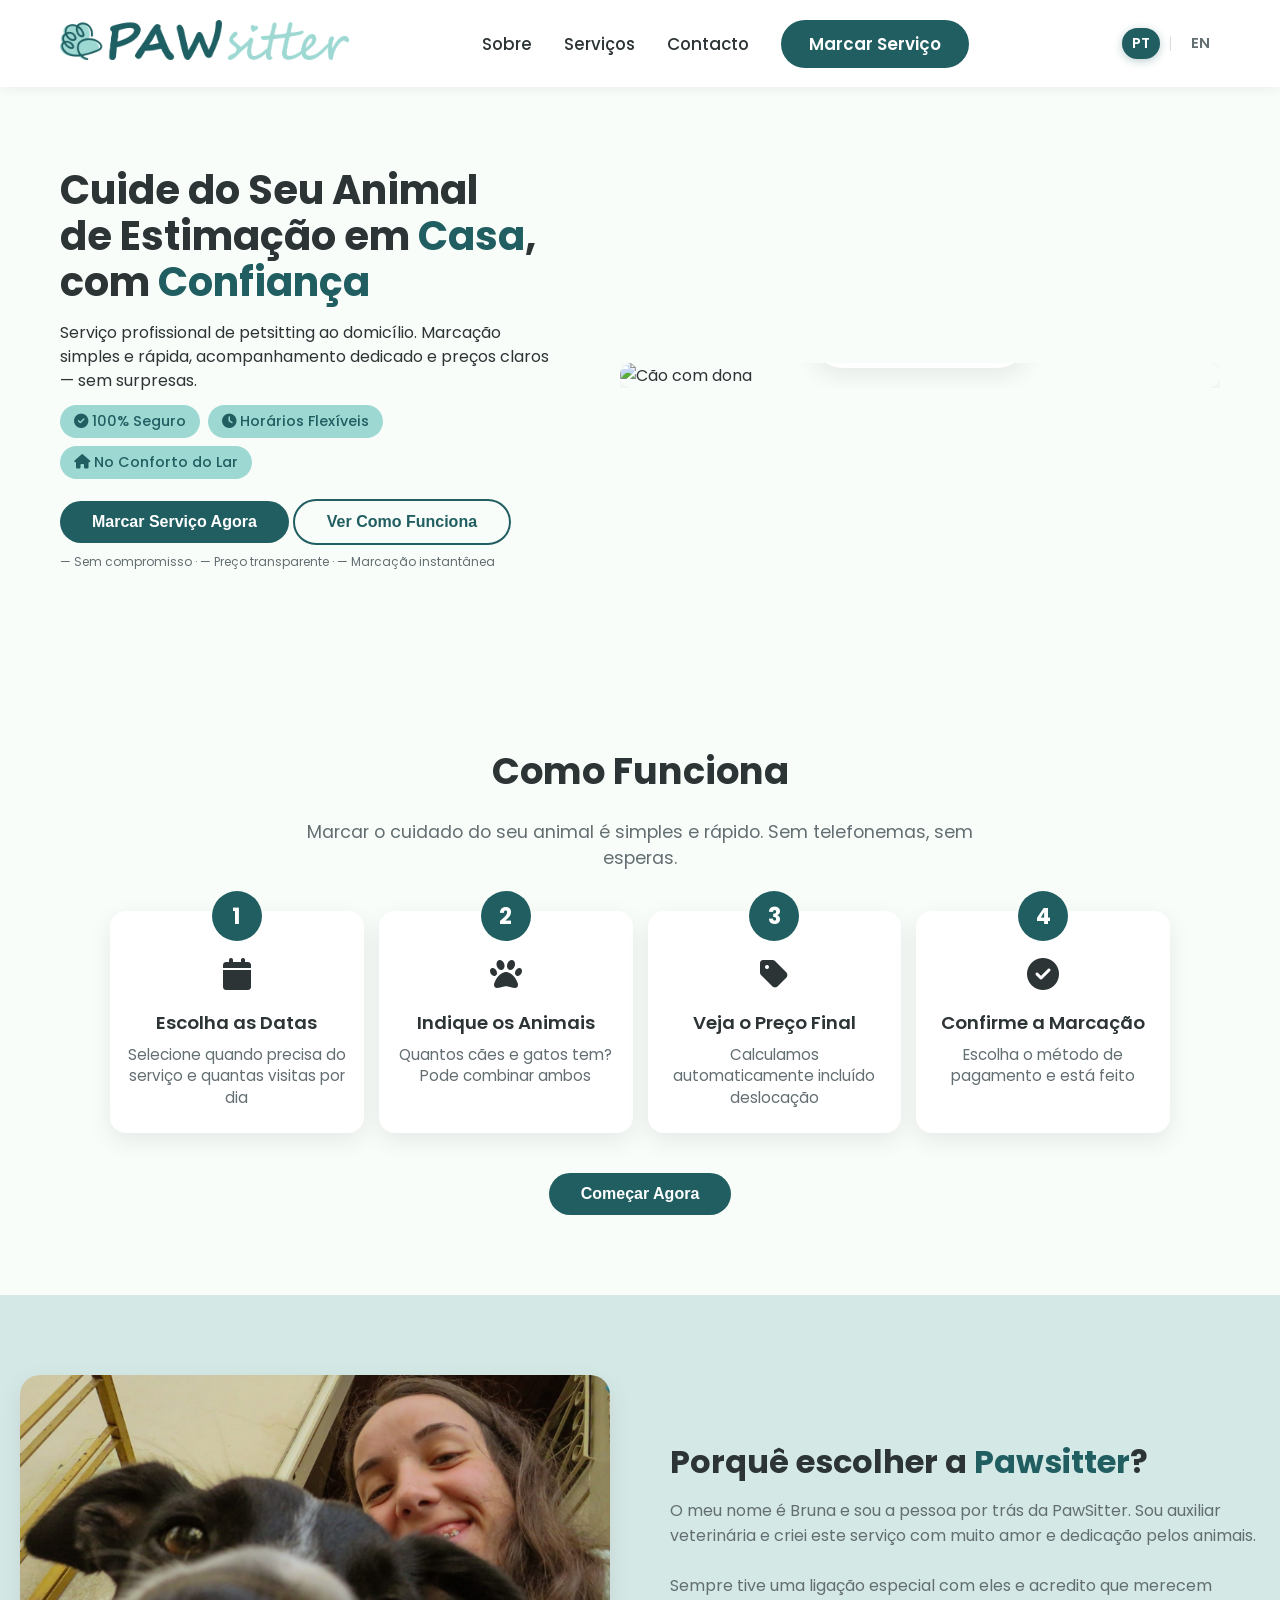
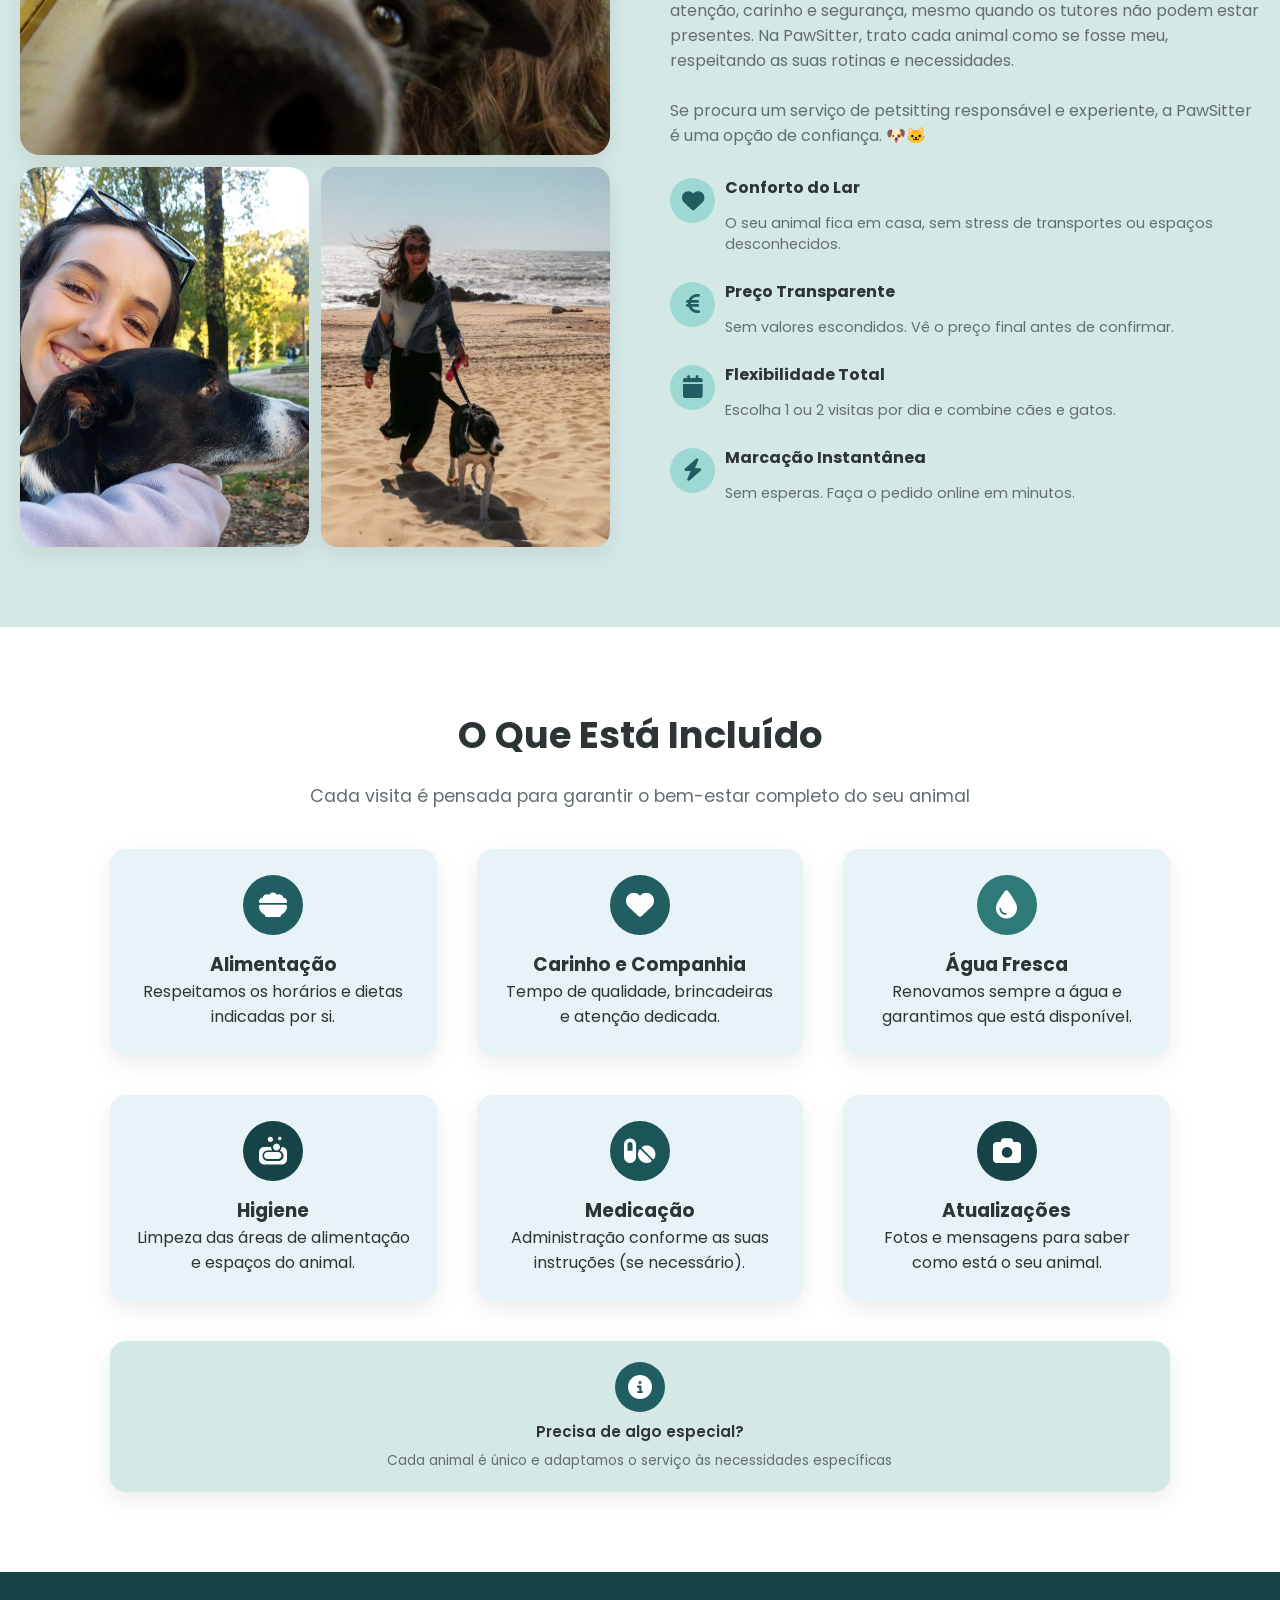
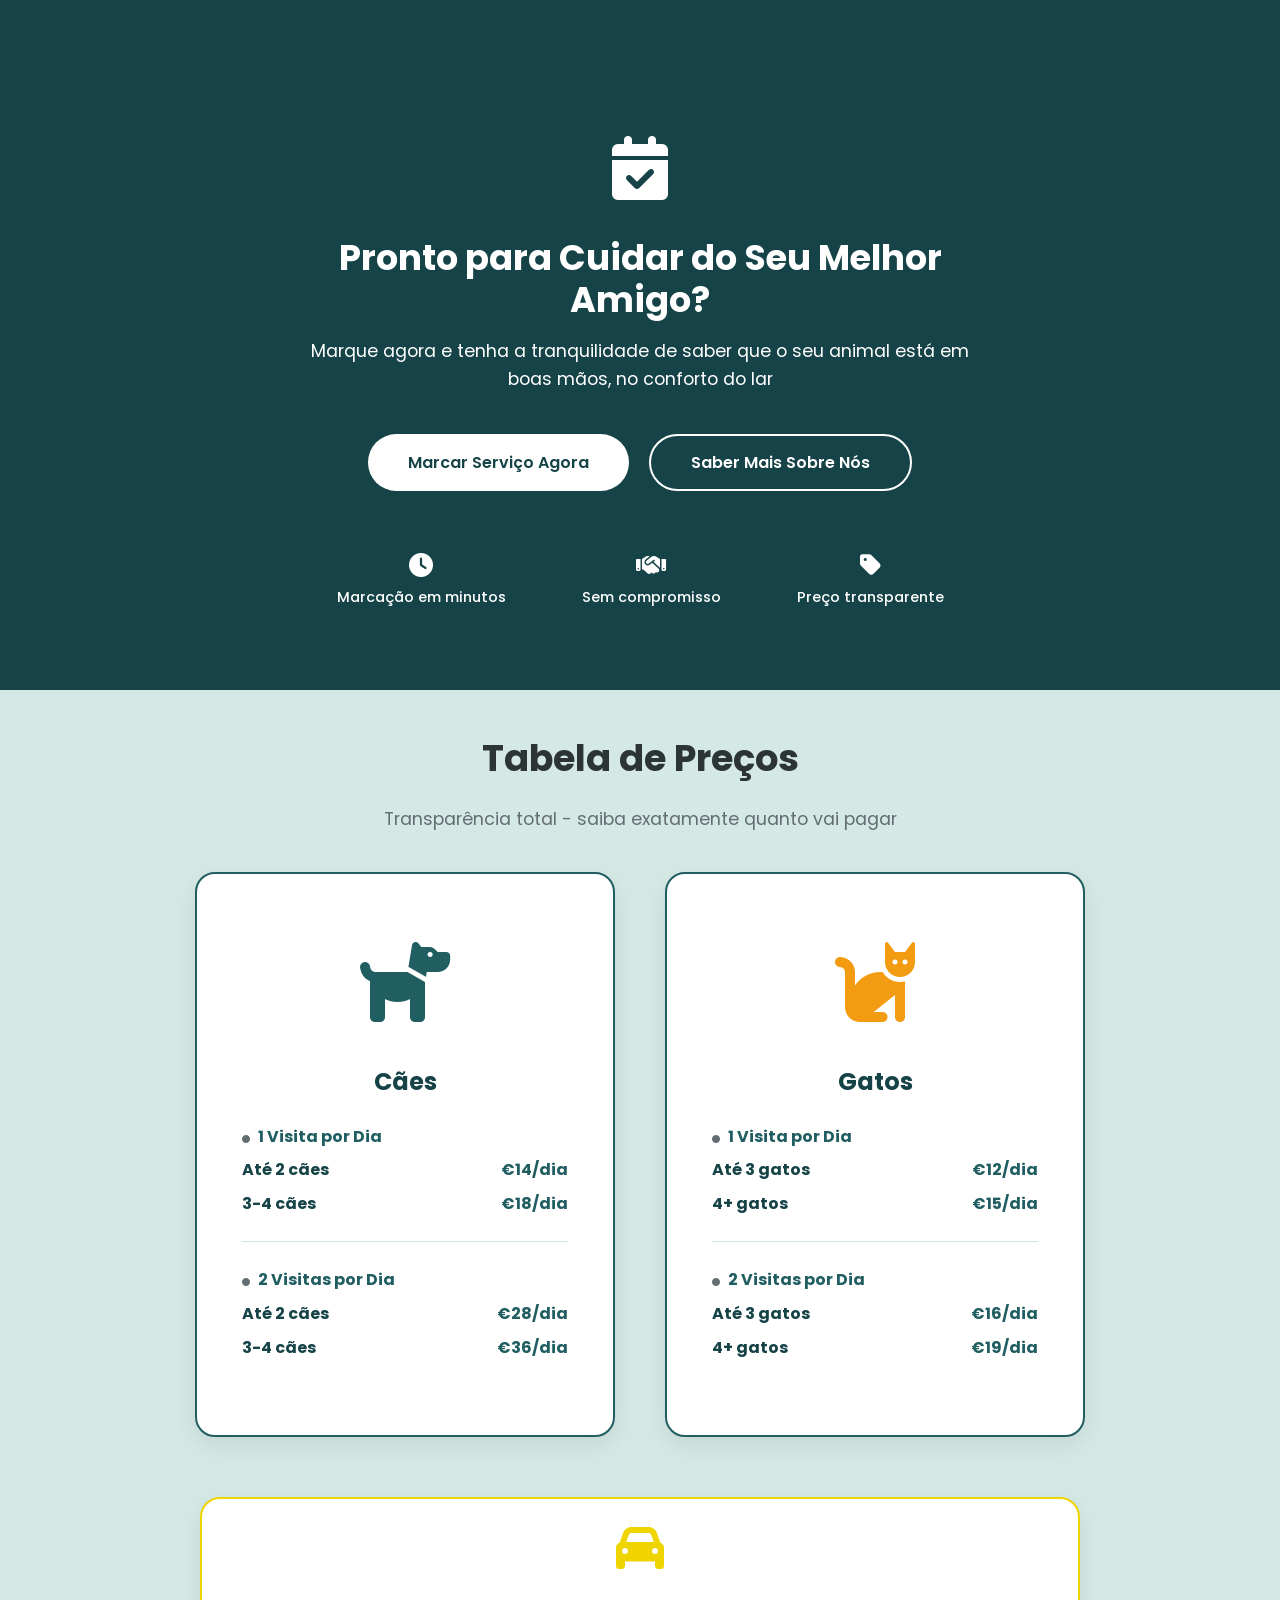
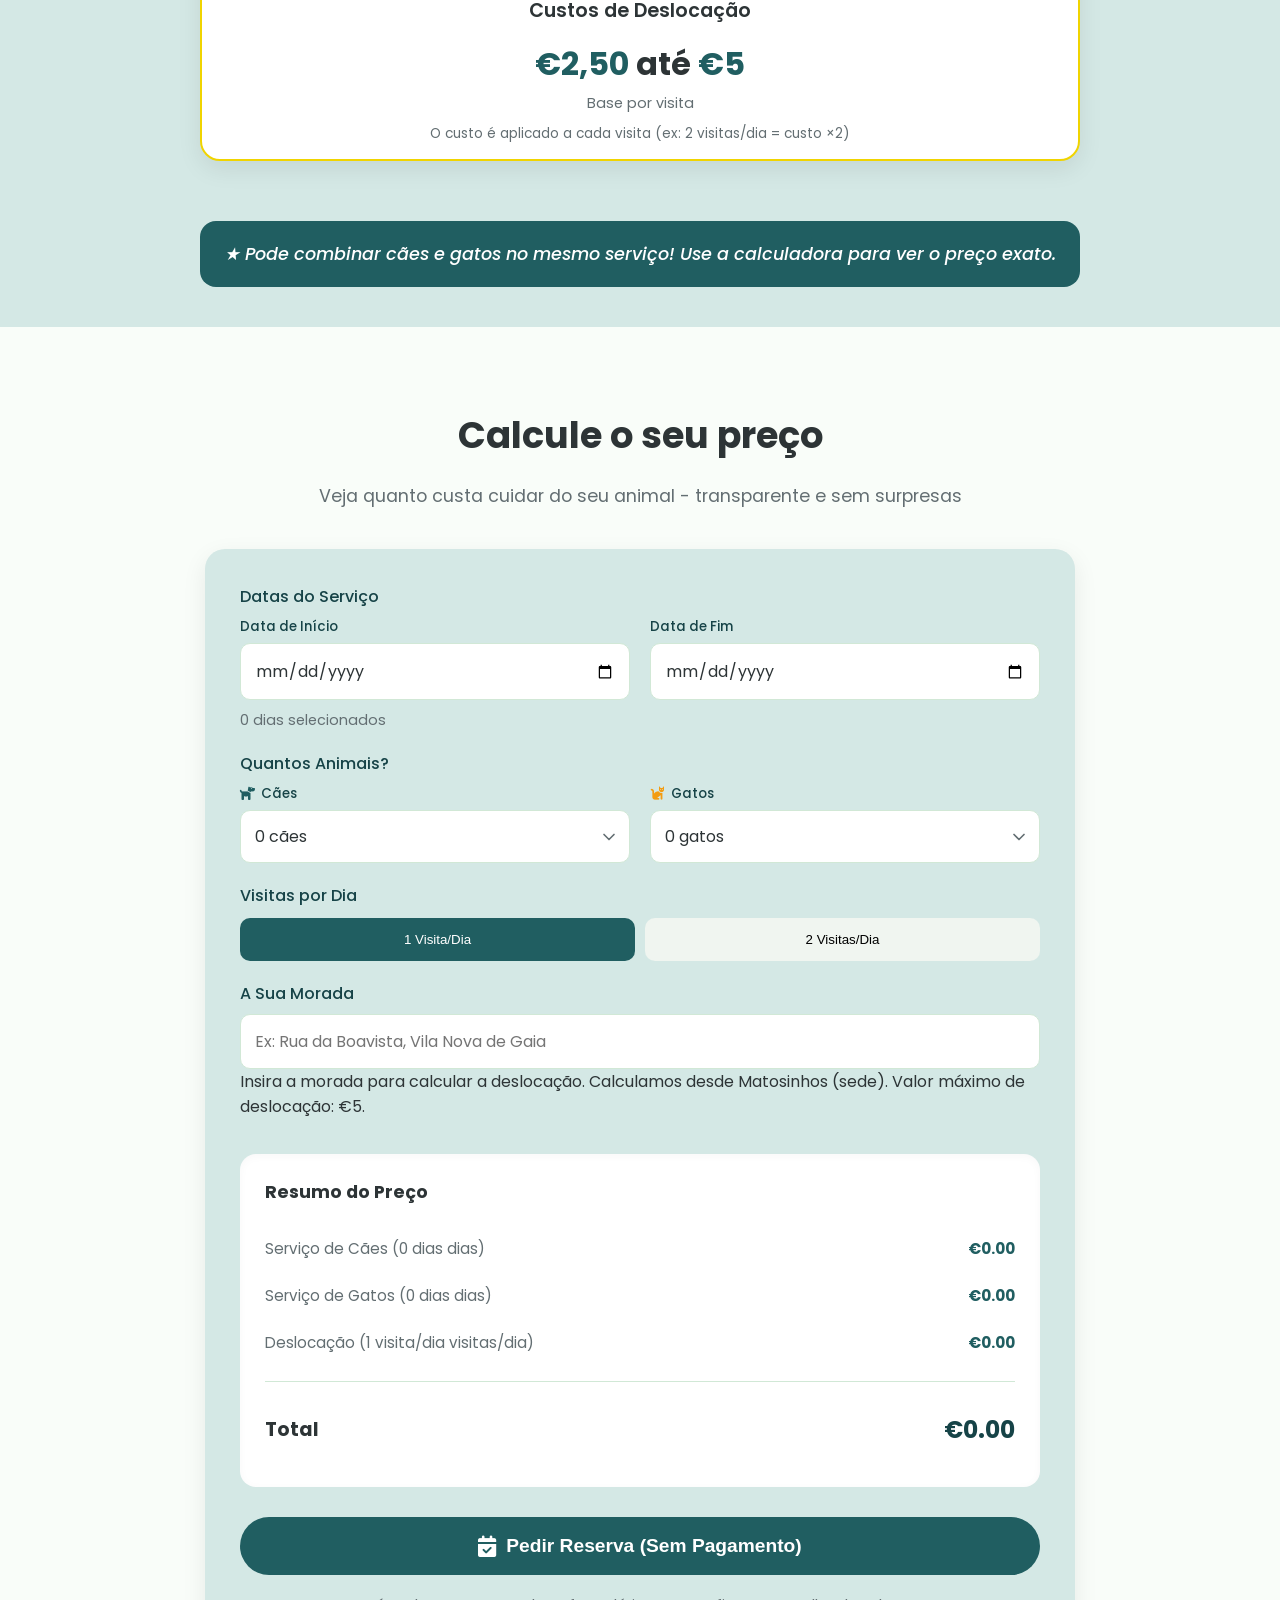
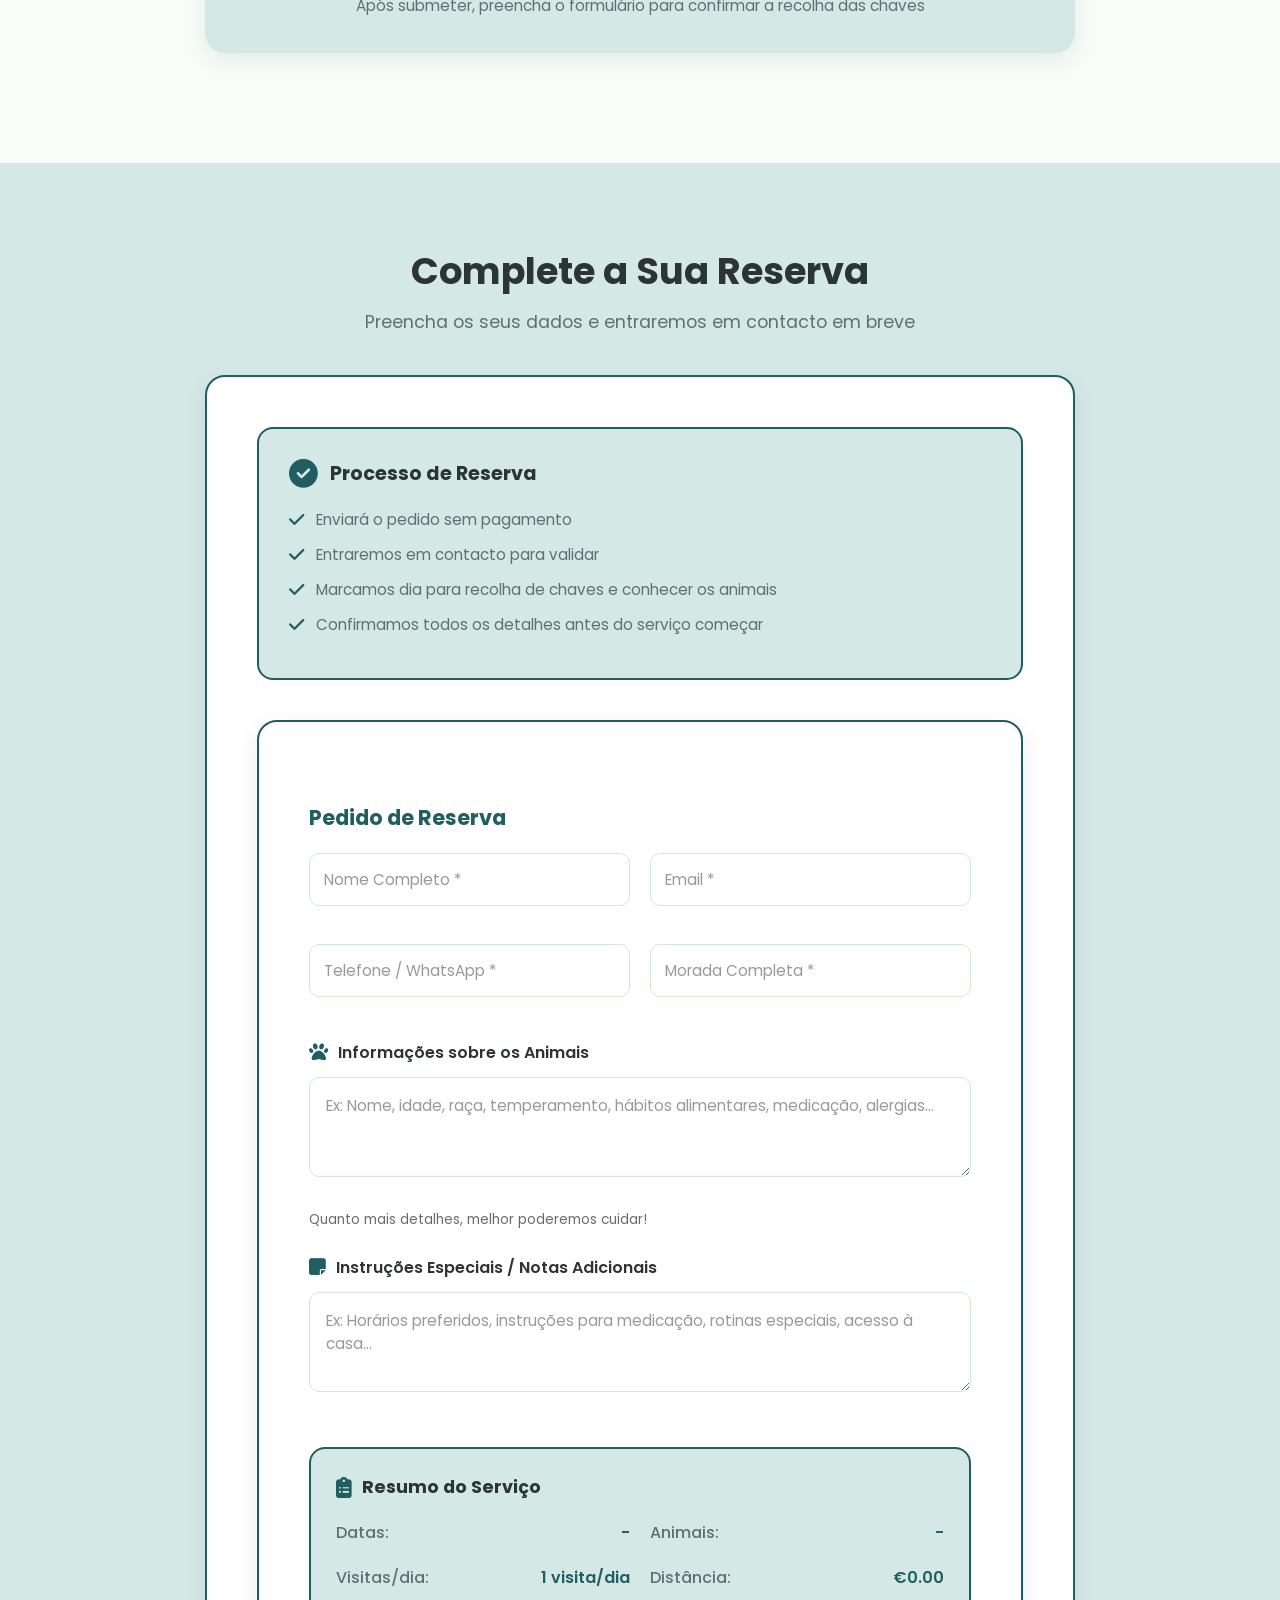
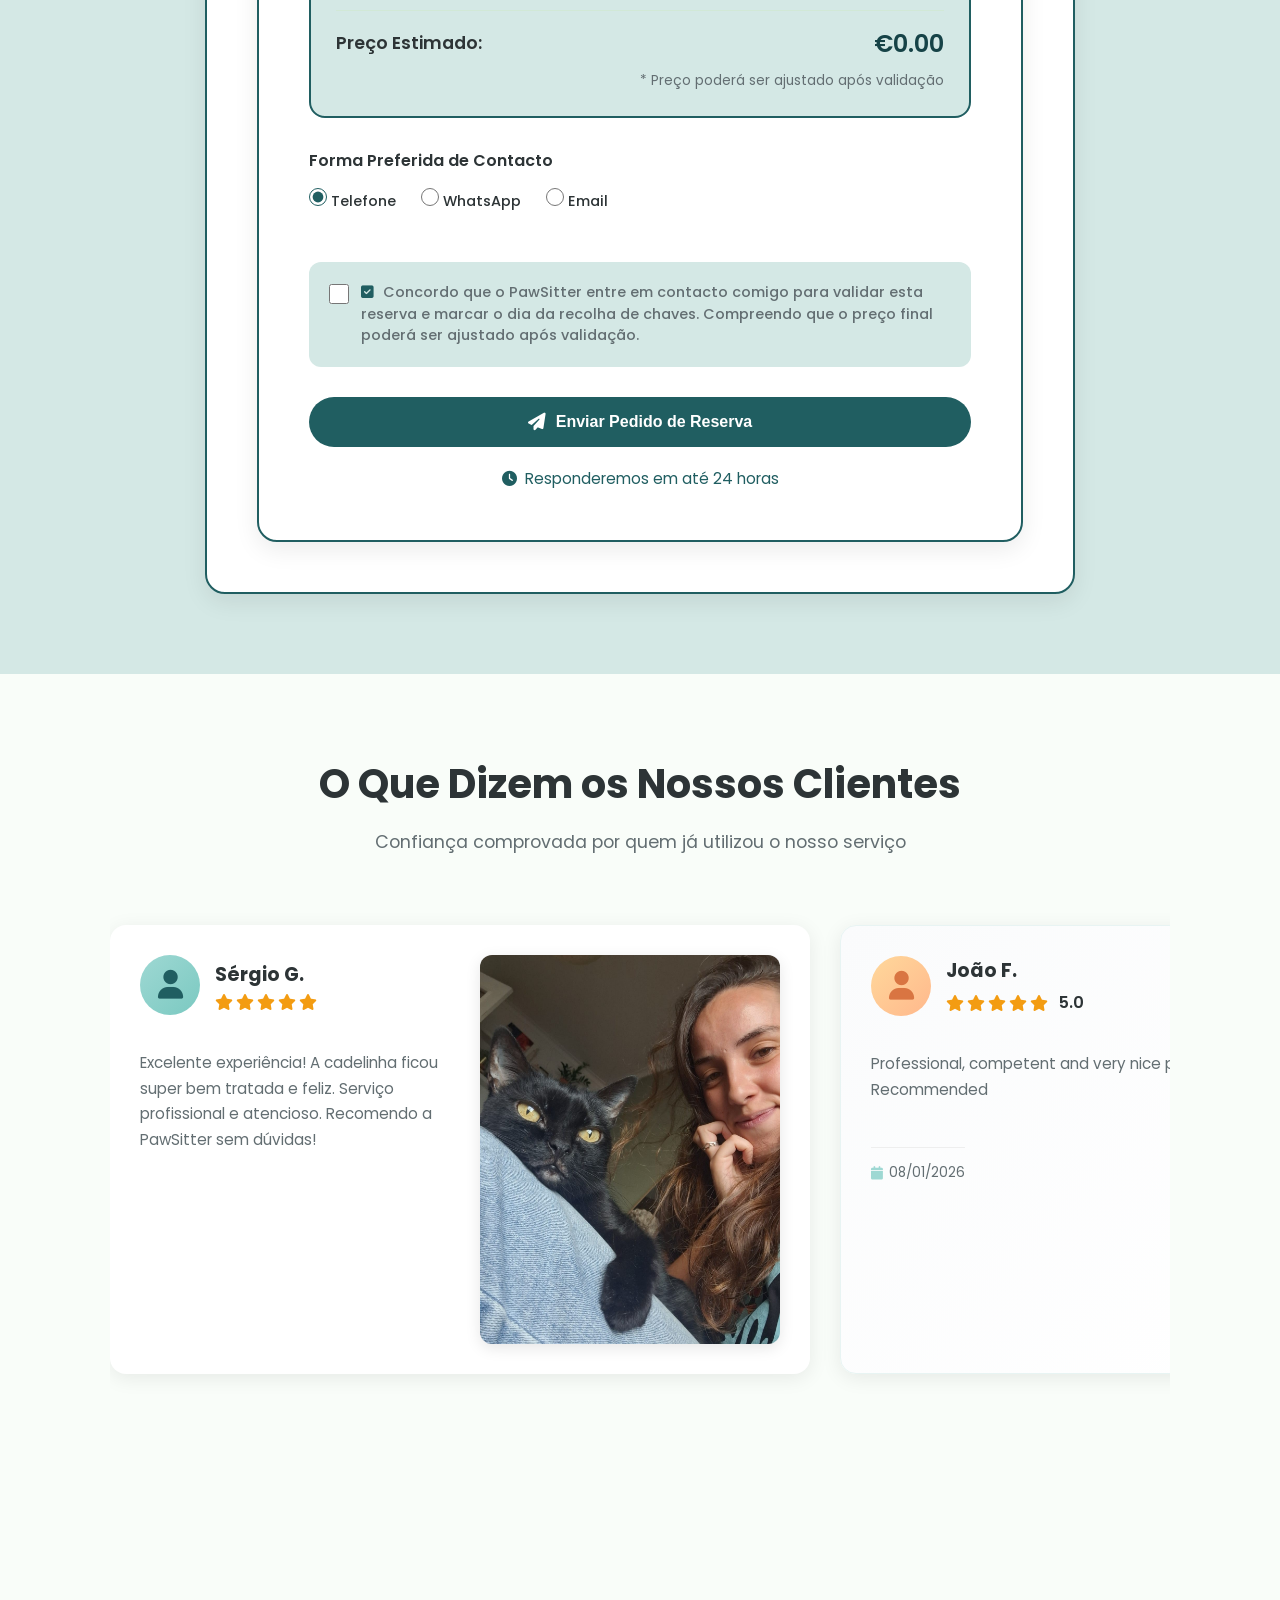
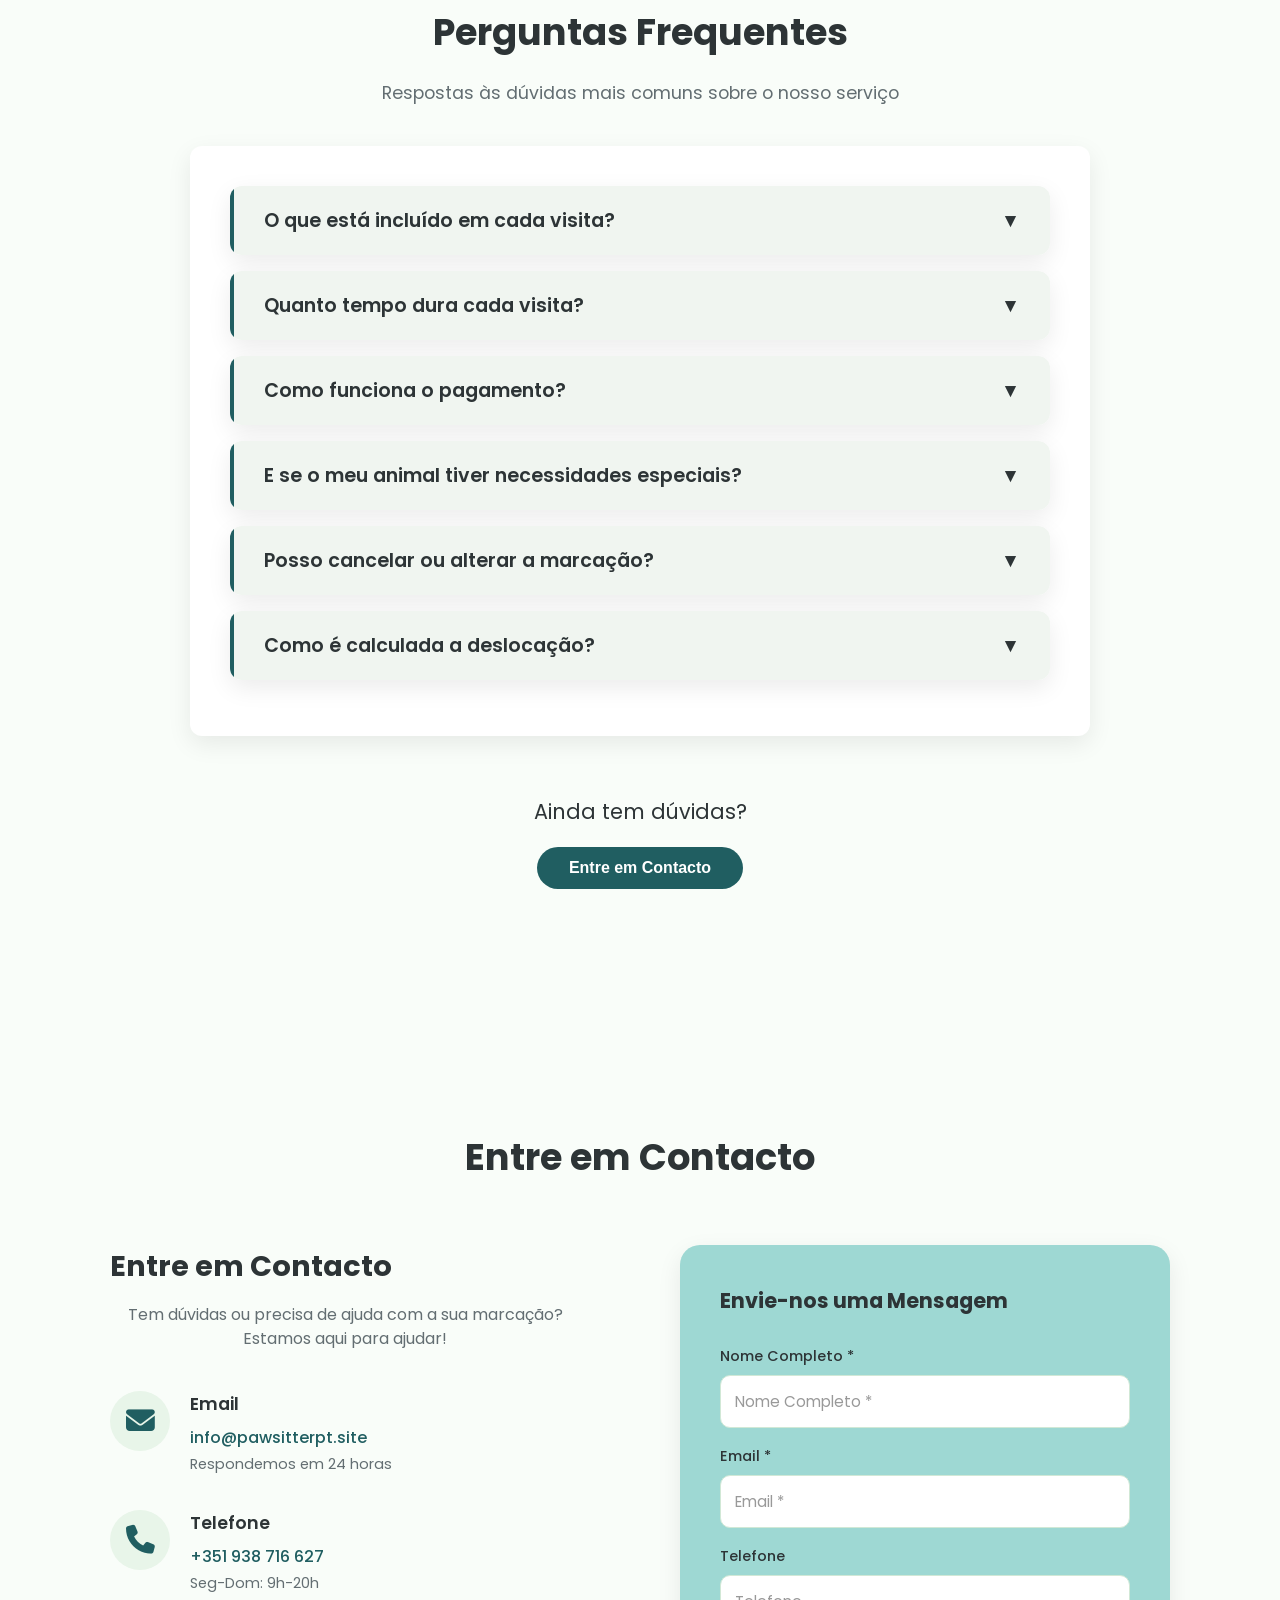
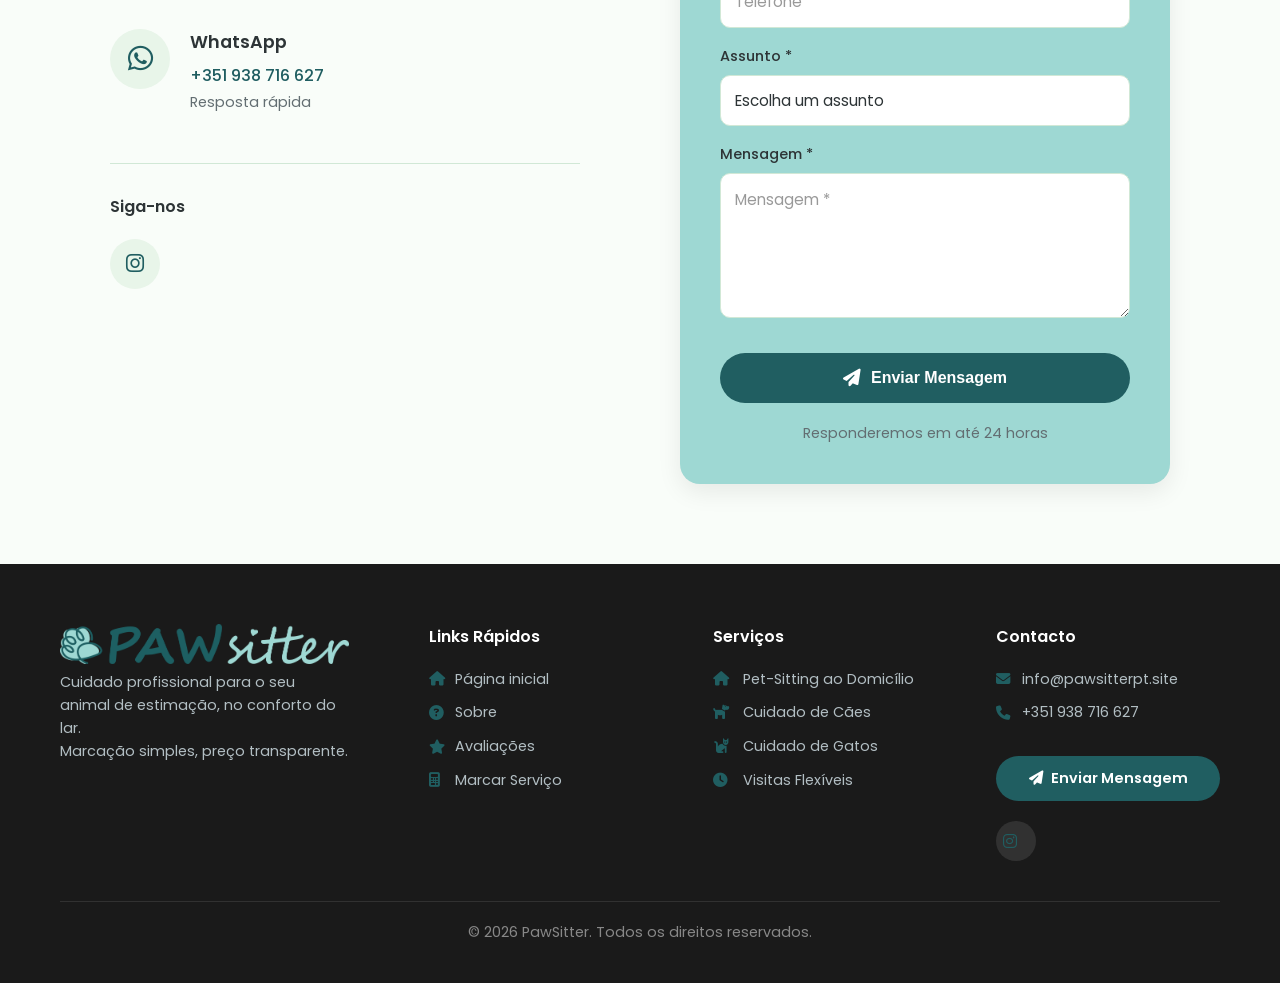
==== index.html @ 227be8e2 "Add files via upload" ====
<!DOCTYPE html>

<html lang="pt">

<head>

  <meta charset="UTF-8">

  <meta name="viewport" content="width=device-width, initial-scale=1.0">

  <title>PawSitter – Pet Sitting no Conforto do Lar</title>

  <link href="https://fonts.googleapis.com/css2?family=Poppins:wght@400;500;600;700&display=swap" rel="stylesheet">

  <link rel="stylesheet" href="https://cdnjs.cloudflare.com/ajax/libs/font-awesome/6.4.0/css/all.min.css">

  <link rel="stylesheet" href="style.css">

</head>

<body>



  <!-- HEADER -->

  <header>

    <div class="container header-container">

      <div class="logo-container">

        <img src="logo.png" alt="Pawsitter" class="logo-svg">

      </div>

      <nav>

        <ul>

          <li><a href="#porque-escolher" data-lang="menu-sobre">Sobre</a></li>

          <li><a href="#incluido" data-lang="menu-servicos">Serviços</a></li>

          <li><a href="#contacto" data-lang="menu-contacto">Contacto</a></li>

          <li><a href="#calculadora" class="btn-marcar" data-lang="menu-marcar">Marcar Serviço</a></li>

        </ul>

      </nav>

      <div class="language-toggle">

        <button class="lang-btn active" data-lang-switch="pt">PT</button>

        <span class="lang-divider">|</span>

        <button class="lang-btn" data-lang-switch="en">EN</button>

      </div>

    </div>

  </header>



  <!-- HERO -->

  <section class="hero">

    <div class="container">

      <div class="hero-grid">

        <div class="hero-text">

          <h1 data-lang="hero-title">Cuide do Seu Animal<br>de Estimação em <span class="highlight">Casa</span>, com <span class="highlight">Confiança</span></h1>

          <p data-lang="hero-subtitle">Serviço profissional de petsitting ao domicílio. Marcação simples e rápida, acompanhamento dedicado e preços claros — sem surpresas.</p>

         

          <div class="badges">

            <div class="badge"><i class="fas fa-check-circle"></i> <span data-lang="hero-badge1">100% Seguro</span></div>

            <div class="badge"><i class="fas fa-clock"></i> <span data-lang="hero-badge2">Horários Flexíveis</span></div>

            <div class="badge"><i class="fas fa-home"></i> <span data-lang="hero-badge3">No Conforto do Lar</span></div>

          </div>



          <div class="hero-buttons">

            <button class="btn-primary" onclick="document.getElementById('calculadora').scrollIntoView()" data-lang="hero-btn1">Marcar Serviço Agora</button>

            <button class="btn-outline" onclick="document.getElementById('como-funciona').scrollIntoView()" data-lang="hero-btn2">Ver Como Funciona</button>

          </div>



          <p class="small-note" data-lang="hero-note">— Sem compromisso · — Preço transparente · — Marcação instantânea</p>

        </div>



        <div class="hero-image-container">

          <img src="https://images.unsplash.com/photo-1583512603805-3cc6b41f3edb?w=800&q=80" alt="Cão com dona" class="hero-image">

          <div class="float-card">

            <span class="paw">🐾</span>

            Cuidado Profissional<br>Para cães e gatos

          </div>

        </div>

      </div>

    </div>

  </section>

  <!-- COMO FUNCIONA -->

  <section id="como-funciona">

    <div class="container">

      <h2 data-lang="como-title">Como Funciona</h2>

      <p class="subtitle" data-lang="como-subtitle">Marcar o cuidado do seu animal é simples e rápido. Sem telefonemas, sem esperas.</p>

      <div class="steps-grid">

        <div class="step-card">

          <div class="step-circle">1</div>

          <div class="step-icon"><i class="fas fa-calendar"></i></div>

          <h3 class="step-title" data-lang="como-step1-title">Escolha as Datas</h3>

          <p class="step-desc" data-lang="como-step1-desc">Selecione quando precisa do serviço e quantas visitas por dia</p>

        </div>

        <div class="step-card">

          <div class="step-circle">2</div>

          <div class="step-icon"><i class="fas fa-paw"></i></div>

          <h3 class="step-title" data-lang="como-step2-title">Indique os Animais</h3>

          <p class="step-desc" data-lang="como-step2-desc">Quantos cães e gatos tem? Pode combinar ambos</p>

        </div>

        <div class="step-card">

          <div class="step-circle">3</div>

          <div class="step-icon"><i class="fas fa-tag"></i></div>

          <h3 class="step-title" data-lang="como-step3-title">Veja o Preço Final</h3>

          <p class="step-desc" data-lang="como-step3-desc">Calculamos automaticamente incluído deslocação</p>

        </div>

        <div class="step-card">

          <div class="step-circle">4</div>

          <div class="step-icon"><i class="fas fa-check-circle"></i></div>

          <h3 class="step-title" data-lang="como-step4-title">Confirme a Marcação</h3>

          <p class="step-desc" data-lang="como-step4-desc">Escolha o método de pagamento e está feito</p>

        </div>

      </div>

      <div class="center-btn">

        <button class="btn-primary" onclick="document.getElementById('calculadora').scrollIntoView()" data-lang="como-btn">Começar Agora</button>

      </div>

    </div>

  </section>

<section id="porque-escolher" class="bg-soft-green">

  <div class="container two-columns">

   

    <!-- IMAGENS -->

    <div class="image-grid">

      <img src="Imagem5.jpeg" alt="Pet em casa">

      <div class="small-images">

        <img src="Imagem1.jpeg" alt="Cão no sofá">

        <img src="Imagem4.jpeg" alt="Gato com carinho">

      </div>

    </div>



    <!-- TEXTO -->

    <div class="content">

      <h2 data-lang="porque-title">Porquê escolher a <span>Pawsitter</span>?</h2>

      <p class="subtitle" data-lang="porque-subtitle">

        O meu nome é Bruna e sou a pessoa por trás da PawSitter. Sou auxiliar veterinária e criei este serviço com muito amor e dedicação pelos animais.<br><br>

        Sempre tive uma ligação especial com eles e acredito que merecem atenção, carinho e segurança, mesmo quando os tutores não podem estar presentes. Na PawSitter, trato cada animal como se fosse meu, respeitando as suas rotinas e necessidades.<br><br>

        Se procura um serviço de petsitting responsável e experiente, a PawSitter é uma opção de confiança. 🐶🐱

      </p>



      <ul class="benefits">

        <li>

          <i class="fas fa-heart"></i>

          <strong data-lang="porque-benefit1-title">Conforto do Lar</strong>

          <p data-lang="porque-benefit1-desc">O seu animal fica em casa, sem stress de transportes ou espaços desconhecidos.</p>

        </li>

        <li>

          <i class="fas fa-euro-sign"></i>

          <strong data-lang="porque-benefit2-title">Preço Transparente</strong>

          <p data-lang="porque-benefit2-desc">Sem valores escondidos. Vê o preço final antes de confirmar.</p>

        </li>

        <li>

          <i class="fas fa-calendar"></i>

          <strong data-lang="porque-benefit3-title">Flexibilidade Total</strong>

          <p data-lang="porque-benefit3-desc">Escolha 1 ou 2 visitas por dia e combine cães e gatos.</p>

        </li>

        <li>

          <i class="fas fa-bolt"></i>

          <strong data-lang="porque-benefit4-title">Marcação Instantânea</strong>

          <p data-lang="porque-benefit4-desc">Sem esperas. Faça o pedido online em minutos.</p>

        </li>

      </ul>

    </div>



  </div>

</section>

<section id="incluido">

  <div class="container">

    <h2 data-lang="incluido-title">O Que Está Incluído</h2>

    <p class="subtitle" data-lang="incluido-subtitle">

      Cada visita é pensada para garantir o bem-estar completo do seu animal

    </p>



    <div class="cards-grid">

      <div class="card">

        <div class="icon"><i class="fas fa-bowl-food"></i></div>

        <h3 data-lang="incluido-card1-title">Alimentação</h3>

        <p data-lang="incluido-card1-desc">Respeitamos os horários e dietas indicadas por si.</p>

      </div>

      <div class="card">

        <div class="icon"><i class="fas fa-heart"></i></div>

        <h3 data-lang="incluido-card2-title">Carinho e Companhia</h3>

        <p data-lang="incluido-card2-desc">Tempo de qualidade, brincadeiras e atenção dedicada.</p>

      </div>

      <div class="card">

        <div class="icon"><i class="fas fa-droplet"></i></div>

        <h3 data-lang="incluido-card3-title">Água Fresca</h3>

        <p data-lang="incluido-card3-desc">Renovamos sempre a água e garantimos que está disponível.</p>

      </div>

      <div class="card">

        <div class="icon"><i class="fas fa-soap"></i></div>

        <h3 data-lang="incluido-card4-title">Higiene</h3>

        <p data-lang="incluido-card4-desc">Limpeza das áreas de alimentação e espaços do animal.</p>

      </div>

      <div class="card">

        <div class="icon"><i class="fas fa-pills"></i></div>

        <h3 data-lang="incluido-card5-title">Medicação</h3>

        <p data-lang="incluido-card5-desc">Administração conforme as suas instruções (se necessário).</p>

      </div>

      <div class="card">

        <div class="icon"><i class="fas fa-camera"></i></div>

        <h3 data-lang="incluido-card6-title">Atualizações</h3>

        <p data-lang="incluido-card6-desc">Fotos e mensagens para saber como está o seu animal.</p>

      </div>

      <div class="card card-special">

        <div class="icon"><i class="fas fa-circle-info"></i></div>

        <h3 data-lang="incluido-card7-title">Precisa de algo especial?</h3>

        <p data-lang="incluido-card7-desc">Cada animal é único e adaptamos o serviço às necessidades específicas</p>

      </div>

    </div>

  </div>

</section>



  <!-- CTA SECTION -->

  <section id="cta-banner">

    <div class="cta-content">

      <div class="cta-icon">

        <i class="fas fa-calendar-check"></i>

      </div>

      <h2 data-lang="cta-title">Pronto para Cuidar do Seu Melhor Amigo?</h2>

      <p class="cta-description" data-lang="cta-desc">Marque agora e tenha a tranquilidade de saber que o seu animal está em boas mãos, no conforto do lar</p>

      <div class="cta-buttons">

        <button class="cta-btn cta-btn-primary" onclick="document.getElementById('calculadora').scrollIntoView({behavior: 'smooth'})" data-lang="cta-btn1">Marcar Serviço Agora</button>

        <button class="cta-btn cta-btn-secondary" onclick="document.getElementById('porque-escolher').scrollIntoView({behavior: 'smooth'})" data-lang="cta-btn2">Saber Mais Sobre Nós</button>

      </div>

      <div class="cta-badges">

        <div class="cta-badge">

          <i class="fas fa-clock"></i>

          <span data-lang="cta-badge1">Marcação em minutos</span>

        </div>

        <div class="cta-badge">

          <i class="fas fa-handshake"></i>

          <span data-lang="cta-badge2">Sem compromisso</span>

        </div>

        <div class="cta-badge">

          <i class="fas fa-tag"></i>

          <span data-lang="cta-badge3">Preço transparente</span>

        </div>

      </div>

    </div>

  </section>



  <!-- TABELA DE PREÇOS -->

  <section id="tabela-precos">

    <div class="container">

      <h2 data-lang="precos-title">Tabela de Preços</h2>

      <p class="subtitle" data-lang="precos-subtitle">Transparência total - saiba exatamente quanto vai pagar</p>



      <div class="price-cards">

        <div class="price-card">

          <div class="icon"><i class="fas fa-dog"></i></div>

          <h3 data-lang="precos-caes">Cães</h3>

          <div class="price-block">

            <p class="price-title"><i class="fas fa-circle" style="font-size: 8px; margin-right: 8px;"></i><span data-lang="precos-1visita">1 Visita por Dia</span></p>

            <p><span data-lang="precos-ate2caes">Até 2 cães</span> <span>€14/dia</span></p>

            <p><span data-lang="precos-34caes">3-4 cães</span> <span>€18/dia</span></p>

          </div>

          <div class="price-divider"></div>

          <div class="price-block">

            <p class="price-title"><i class="fas fa-circle" style="font-size: 8px; margin-right: 8px;"></i><span data-lang="precos-2visitas">2 Visitas por Dia</span></p>

            <p><span data-lang="precos-ate2caes">Até 2 cães</span> <span>€28/dia</span></p>

            <p><span data-lang="precos-34caes">3-4 cães</span> <span>€36/dia</span></p>

          </div>

        </div>



        <div class="price-card">

          <div class="icon"><i class="fas fa-cat"></i></div>

          <h3 data-lang="precos-gatos">Gatos</h3>

          <div class="price-block">

            <p class="price-title"><i class="fas fa-circle" style="font-size: 8px; margin-right: 8px;"></i><span data-lang="precos-1visita">1 Visita por Dia</span></p>

            <p><span data-lang="precos-ate3gatos">Até 3 gatos</span> <span>€12/dia</span></p>

            <p><span data-lang="precos-4plusgatos">4+ gatos</span> <span>€15/dia</span></p>

          </div>

          <div class="price-divider"></div>

          <div class="price-block">

            <p class="price-title"><i class="fas fa-circle" style="font-size: 8px; margin-right: 8px;"></i><span data-lang="precos-2visitas">2 Visitas por Dia</span></p>

            <p><span data-lang="precos-ate3gatos">Até 3 gatos</span> <span>€16/dia</span></p>

            <p><span data-lang="precos-4plusgatos">4+ gatos</span> <span>€19/dia</span></p>

          </div>

        </div>

      </div>



      <div class="deslocacao-info">

        <div class="deslocacao-icon">

          <i class="fas fa-car"></i>

        </div>

        <h4 data-lang="precos-desloc-title">Custos de Deslocação</h4>

        <p class="deslocacao-price"><span class="price-value">€2,50</span> até <span class="price-value">€5</span></p>

        <p class="deslocacao-subtitle" data-lang="precos-desloc-base">Base por visita</p>

        <small data-lang="precos-desloc-nota">O custo é aplicado a cada visita (ex: 2 visitas/dia = custo ×2)</small>

      </div>



      <p class="combine-note" data-lang="precos-combine">★ Pode combinar cães e gatos no mesmo serviço! Use a calculadora para ver o preço exato.</p>

    </div>

  </section>



  <!-- CALCULADORA -->

  <section id="calculadora">

    <div class="container">

      <h2 data-lang="calc-title">Calcule o seu preço</h2>

      <p class="subtitle" data-lang="calc-subtitle">Veja quanto custa cuidar do seu animal - transparente e sem surpresas</p>

      <div class="calc-container">

        <div class="form-group">

          <label data-lang="calc-datas-label">Datas do Serviço</label>

          <div class="dates">

            <div>

              <small data-lang="calc-data-inicio">Data de Início</small>

              <input type="date" id="dataInicio">

            </div>

            <div>

              <small data-lang="calc-data-fim">Data de Fim</small>

              <input type="date" id="dataFim">

            </div>

          </div>

          <p id="diasSelecionados" style="margin-top:10px; color:var(--gray); font-size:0.9rem;"><span id="diasNum">0</span> <span data-lang="calc-dias-selecionados">dias selecionados</span></p>

        </div>



        <div class="form-group">

          <label data-lang="calc-animais-label">Quantos Animais?</label>

          <div class="animais">

            <div class="animal-input">

              <small><i class="fas fa-dog" style="color:var(--primary); margin-right:6px;"></i><span data-lang="calc-caes">Cães</span></small>

              <select id="numCaes">

                <option value="0" data-lang="calc-0caes">0 cães</option>

                <option value="1" data-lang="calc-1cao">1 cão</option>

                <option value="2" data-lang="calc-2caes">2 cães</option>

                <option value="3" data-lang="calc-3caes">3 cães</option>

                <option value="4" data-lang="calc-4caes">4 cães</option>

              </select>

            </div>

            <div class="animal-input">

              <small><i class="fas fa-cat" style="color:#f39c12; margin-right:6px;"></i><span data-lang="calc-gatos">Gatos</span></small>

              <select id="numGatos">

                <option value="0" data-lang="calc-0gatos">0 gatos</option>

                <option value="1" data-lang="calc-1gato">1 gato</option>

                <option value="2" data-lang="calc-2gatos">2 gatos</option>

                <option value="3" data-lang="calc-3gatos">3 gatos</option>

                <option value="4" data-lang="calc-4gatos">4 gatos</option>

              </select>

            </div>

          </div>

        </div>



        <div class="form-group">

          <label data-lang="calc-visitas-label">Visitas por Dia</label>

          <div class="toggle-visitas">

            <button class="toggle-btn active" data-visitas="1" data-lang="calc-1visita">1 Visita/Dia</button>

            <button class="toggle-btn" data-visitas="2" data-lang="calc-2visitas">2 Visitas/Dia</button>

          </div>

        </div>



        <div class="form-group">
        <label data-lang="calc-morada-label">A Sua Morada</label>
<input type="text" id="morada" data-lang-placeholder="calc-morada-placeholder" placeholder="Ex: Rua da Boavista, Vila Nova de Gaia">

<p class="info-text" data-lang="calc-morada-info">
  Insira a morada para calcular a deslocação.  
  Calculamos desde Matosinhos (sede).  
  Valor máximo de deslocação: €5.
</p>


        </div>



        <div class="resumo">

          <h3 data-lang="calc-resumo">Resumo do Preço</h3>

          <div class="resumo-item">
            <span><span data-lang="calc-servico-caes">Serviço de Cães</span> (<span id="diasCao">0</span> <span data-lang="calc-dias">dias</span>)</span>
            <strong id="precoCaes">€0.00</strong>
          </div>

          <div class="resumo-item">
            <span><span data-lang="calc-servico-gatos">Serviço de Gatos</span> (<span id="diasGato">0</span> <span data-lang="calc-dias">dias</span>)</span>
            <strong id="precoGatos">€0.00</strong>
          </div>

          <div class="resumo-item">
            <span><span data-lang="calc-deslocacao">Deslocação</span> (<span id="visitasRes">0</span> <span data-lang="calc-visitas">visitas/dia</span>)</span>
            <strong id="precoDesloc">€0.00</strong>
          </div>

          <div class="resumo-divider"></div>

          <div class="resumo-total">
            <span data-lang="calc-total">Total</span>
            <strong id="total">€0.00</strong>
          </div>

        </div>



        <button class="pedir" id="btn-reserva"><i class="fas fa-calendar-check"></i> <span data-lang="calc-btn-reserva">Pedir Reserva (Sem Pagamento)</span></button>

        <p class="info" data-lang="calc-info">Após submeter, preencha o formulário para confirmar a recolha das chaves</p>

      </div>

    </div>

  </section>

<section id="reserva">

  <div class="container">

    <h2 data-lang="reserva-title">Complete a Sua Reserva</h2>

    <p class="subtitle" data-lang="reserva-subtitle">Preencha os seus dados e entraremos em contacto em breve</p>

    <div class="form-box">

      <!-- Processo de Reserva -->
      <div class="processo">

        <div class="processo-header">

          <i class="fas fa-check-circle"></i>

          <strong data-lang="reserva-processo">Processo de Reserva</strong>

        </div>

        <ul>

          <li><i class="fas fa-check"></i> <span data-lang="reserva-step1">Enviará o pedido sem pagamento</span></li>

          <li><i class="fas fa-check"></i> <span data-lang="reserva-step2">Entraremos em contacto para validar</span></li>

          <li><i class="fas fa-check"></i> <span data-lang="reserva-step3">Marcamos dia para recolha de chaves e conhecer os animais</span></li>

          <li><i class="fas fa-check"></i> <span data-lang="reserva-step4">Confirmamos todos os detalhes antes do serviço começar</span></li>

        </ul>

      </div>

      <div class="form-box">

      <!-- Formulário -->
      <form id="reservaForm" action="https://api.web3forms.com/submit" method="POST">

      <!-- Campo oculto para Web3Forms -->
      <input type="hidden" name="access_key" value="23657e9c-a013-41bd-a94e-83846395e297">
      <input type="hidden" name="subject" value="Nova Reserva PawSitter">
      <input type="hidden" name="from_name" value="PawSitter Reservas">

      <!-- Campos ocultos para dados da calculadora -->
      <input type="hidden" id="hidden-datas" name="datas" value="">
      <input type="hidden" id="hidden-animais" name="animais-resumo" value="">
      <input type="hidden" id="hidden-visitas" name="visitas-por-dia" value="">
      <input type="hidden" id="hidden-distancia" name="preco-distancia" value="">
      <input type="hidden" id="hidden-preco" name="preco-estimado" value="">

      <h3 data-lang="reserva-form-title">Pedido de Reserva</h3>

      <div class="form-grid">

        <input type="text" id="nome-res" name="nome" data-lang-placeholder="reserva-nome" placeholder="Nome Completo *" required>

        <input type="email" id="email-res" name="email" data-lang-placeholder="reserva-email" placeholder="Email *" required>

        <input type="tel" id="telefone-res" name="telefone" data-lang-placeholder="reserva-telefone" placeholder="Telefone / WhatsApp *" required>

        <input type="text" id="morada-res" name="morada" data-lang-placeholder="reserva-morada" placeholder="Morada Completa *" required>

      </div>

      <!-- Informações sobre animais -->
      <div class="info-section">

        <label><i class="fas fa-paw"></i> <span data-lang="reserva-info-animais">Informações sobre os Animais</span></label>

        <textarea name="detalhes-animais" data-lang-placeholder="reserva-info-animais-placeholder" placeholder="Ex: Nome, idade, raça, temperamento, hábitos alimentares, medicação, alergias..."></textarea>

        <small data-lang="reserva-info-animais-nota">Quanto mais detalhes, melhor poderemos cuidar!</small>

      </div>

      <!-- Instruções especiais -->
      <div class="info-section">

        <label><i class="fas fa-sticky-note"></i> <span data-lang="reserva-instrucoes">Instruções Especiais / Notas Adicionais</span></label>

        <textarea name="instrucoes" data-lang-placeholder="reserva-instrucoes-placeholder" placeholder="Ex: Horários preferidos, instruções para medicação, rotinas especiais, acesso à casa..."></textarea>

      </div>

      <!-- Resumo do Serviço -->
      <div class="resumo-reserva">

        <h4><i class="fas fa-clipboard-list"></i> <span data-lang="reserva-resumo">Resumo do Serviço</span></h4>

        <div class="resumo-grid">

          <div>

            <span class="label" data-lang="reserva-resumo-datas">Datas:</span>

            <span class="value" id="r-datas">-</span>

          </div>

          <div>

            <span class="label" data-lang="reserva-resumo-animais">Animais:</span>

            <span class="value" id="r-animais">-</span>

          </div>

          <div>

            <span class="label" data-lang="reserva-resumo-visitas">Visitas/dia:</span>

            <span class="value" id="r-visitas">-</span>

          </div>

          <div>

            <span class="label" data-lang="reserva-resumo-distancia">Distância:</span>

            <span class="value" id="r-distancia">-</span>

          </div>

        </div>

        <div class="resumo-price">

          <span data-lang="reserva-preco-estimado">Preço Estimado:</span>

          <span id="r-preco" class="price">€0.00</span>

        </div>

        <small data-lang="reserva-preco-nota">* Preço poderá ser ajustado após validação</small>

      </div>

      <!-- Forma de contacto preferida -->
      <div class="contact-preference">

        <label data-lang="reserva-contacto-preferido">Forma Preferida de Contacto</label>

        <div class="radio-group">

          <label class="radio-item">

            <input type="radio" name="contacto" value="telefone" checked>

            <span data-lang="reserva-contacto-telefone">Telefone</span>

          </label>

          <label class="radio-item">

            <input type="radio" name="contacto" value="whatsapp">

            <span data-lang="reserva-contacto-whatsapp">WhatsApp</span>

          </label>

          <label class="radio-item">

            <input type="radio" name="contacto" value="email">

            <span data-lang="reserva-contacto-email">Email</span>

          </label>

        </div>

      </div>

      <!-- Disclaimer -->
      <div class="disclaimer">

        <input type="checkbox" id="agree" name="agree" value="sim" required>

        <label for="agree">

          <i class="fas fa-check-square"></i>

          <span data-lang="reserva-disclaimer">Concordo que o PawSitter entre em contacto comigo para validar esta reserva e marcar o dia da recolha de chaves. Compreendo que o preço final poderá ser ajustado após validação.</span>

        </label>

      </div>

      <!-- Botão enviar -->
      <button type="submit" class="btn-enviar"><i class="fas fa-paper-plane"></i> <span data-lang="reserva-btn-enviar">Enviar Pedido de Reserva</span></button>

      <p class="response-time"><i class="fas fa-clock"></i> <span data-lang="reserva-response-time">Responderemos em até 24 horas</span></p>

      </form>

      </div>

    </div>

  </div>

</section>



  <!-- AVALIAÇÕES -->

  <section id="testemunhos">

    <div class="container">

      <h2 data-lang="reviews-title">O Que Dizem os Nossos Clientes</h2>

      <p class="subtitle" data-lang="reviews-subtitle">Confiança comprovada por quem já utilizou o nosso serviço</p>



      <div class="reviews-grid">

        <!-- Review 1 - Sérgio G. -->

        <div class="review-card">

          <div class="review-content">

            <div class="review-header">

              <div class="review-avatar-placeholder color-1">

                <i class="fas fa-user"></i>

              </div>

              <div class="review-info">

                <h4 class="review-name">Sérgio G.</h4>

                <div class="review-stars">

                  <i class="fas fa-star"></i>

                  <i class="fas fa-star"></i>

                  <i class="fas fa-star"></i>

                  <i class="fas fa-star"></i>

                  <i class="fas fa-star"></i>

                </div>

              </div>

            </div>

            <div class="review-text-content">

              <p class="review-text" data-lang="review1-text">Excelente experiência! A cadelinha ficou super bem tratada e feliz. Serviço profissional e atencioso. Recomendo a PawSitter sem dúvidas!</p>

            </div>

          </div>

          <img src="Imagem2.jpeg" alt="Animal do Sérgio G." class="review-photo">

        </div>



        <!-- Review 2 - João F. -->

        <div class="review-card review-card-compact">

          <div class="review-header">

            <div class="review-avatar-placeholder color-2">

              <i class="fas fa-user"></i>

            </div>

            <div class="review-info">

              <h4 class="review-name">João F.</h4>

              <div class="review-stars">

                <i class="fas fa-star"></i>

                <i class="fas fa-star"></i>

                <i class="fas fa-star"></i>

                <i class="fas fa-star"></i>

                <i class="fas fa-star"></i>

                <span class="review-rating">5.0</span>

              </div>

            </div>

          </div>

          <p class="review-text" data-lang="review2-text">Professional, competent and very nice person! Recommended</p>

          <p class="review-date"><i class="fas fa-calendar"></i> 08/01/2026</p>

        </div>



        <!-- Review 3 - Diogo Pereira -->

        <div class="review-card">

          <div class="review-content">

            <div class="review-header">

              <div class="review-avatar-placeholder color-3">

                <i class="fas fa-user"></i>

              </div>

              <div class="review-info">

                <h4 class="review-name">Diogo Pereira</h4>

                <div class="review-stars">

                  <i class="fas fa-star"></i>

                  <i class="fas fa-star"></i>

                  <i class="fas fa-star"></i>

                  <i class="fas fa-star"></i>

                  <i class="fas fa-star"></i>

                  <span class="review-rating">5.0</span>

                </div>

              </div>

            </div>

            <div class="review-text-content">

              <p class="review-text" data-lang="review3-text">Serviço excelente! Muito profissional e atencioso. O meu animal ficou super bem cuidado e feliz. Recomendo!</p>

              <p class="review-date"><i class="fas fa-calendar"></i> 21/01/2026</p>

            </div>

          </div>

          <img src="imagens reviews/imagem de teste avaliaçoes.jpeg" alt="Animal do Diogo" class="review-photo">

        </div>

      </div>



      <!-- CTA para deixar review - COMENTADO PARA USO FUTURO -->
      <!-- 
      <div class="review-cta">

        <div class="review-cta-content">

          <i class="fas fa-star review-cta-icon"></i>

          <h3>Foi Nosso Cliente?</h3>

          <p>A sua opinião é muito importante para nós e ajuda outros donos a conhecer o nosso serviço</p>

          <a href="https://tally.so/r/kdN5Mj" target="_blank" class="btn-review">

            <i class="fas fa-edit"></i> Partilhe a Sua Experiência

          </a>

        </div>

      </div>
      -->

    </div>

  </section>



  <!-- PERGUNTAS FREQUENTES (FAQ) -->

  <section id="faq">

    <div class="container">

      <h2 data-lang="faq-title">Perguntas Frequentes</h2>

      <p class="subtitle" data-lang="faq-subtitle">Respostas às dúvidas mais comuns sobre o nosso serviço</p>



      <div class="faq-list">

        <details class="faq-item">

          <summary data-lang="faq-q1">O que está incluído em cada visita?</summary>

          <p data-lang="faq-a1">Cada visita inclui alimentação, água fresca, carinho e companhia, limpeza das áreas do animal (caixas de areia, comedouros), administração de medicação se necessário, e envio de fotos/atualizações para tranquilidade dos donos.</p>

        </details>



        <details class="faq-item">

          <summary data-lang="faq-q2">Quanto tempo dura cada visita?</summary>

          <p data-lang="faq-a2">Cada visita tem uma duração de aproximadamente 30-45 minutos, tempo suficiente para cuidar de todas as necessidades do seu animal, brincar e dar atenção. Se precisar de visitas mais longas, pode adicionar notas especiais na marcação.</p>

        </details>



        <details class="faq-item">

          <summary data-lang="faq-q3">Como funciona o pagamento?</summary>

          <p data-lang="faq-a3">Pode escolher entre pagamento online (por transferência ou MBWay) ou pagamento em mão no primeiro dia do serviço. O preço é sempre calculado automaticamente e apresentado antes de confirmar a marcação.</p>

        </details>



        <details class="faq-item">

          <summary data-lang="faq-q4">E se o meu animal tiver necessidades especiais?</summary>

          <p data-lang="faq-a4">Sem problema! No formulário de marcação há um campo de notas onde pode indicar horários específicos, medicação, comportamentos, alimentação, ou qualquer outra informação relevante. Adaptamos o serviço às necessidades únicas de cada animal.</p>

        </details>



        <details class="faq-item">

          <summary data-lang="faq-q5">Posso cancelar ou alterar a marcação?</summary>

          <p data-lang="faq-a5">Sim! Pedimos apenas que nos avise com 24 horas de antecedência para cancelamentos ou alterações. Entre em contacto connosco por email ou telefone e tratamos de tudo rapidamente.</p>

        </details>



        <details class="faq-item">

          <summary data-lang="faq-q6">Como é calculada a deslocação?</summary>

          <p data-lang="faq-a6">A deslocação tem um valor base de €2,50 + €0,50 por cada quilómetro de distância. Este custo é aplicado a cada visita (ex: se escolher 2 visitas por dia, o custo é multiplicado por 2). Tudo é calculado automaticamente na nossa calculadora de preços.</p>

        </details>

      </div>



      <div class="faq-contact">

        <p data-lang="faq-question">Ainda tem dúvidas?</p>

        <button class="btn-primary" onclick="document.getElementById('contacto').scrollIntoView()" data-lang="faq-btn">Entre em Contacto</button>

      </div>

    </div>

  </section>



  <!-- ENTRE EM CONTACTO -->

  <section id="contacto">

    <div class="container">

      <h2 data-lang="contacto-title">Entre em Contacto</h2>

      <div class="contact-grid">

        <div class="contact-left">

          <h3 data-lang="contacto-title">Entre em Contacto</h3>

          <p data-lang="contacto-subtitle-left">Tem dúvidas ou precisa de ajuda com a sua marcação? Estamos aqui para ajudar!</p>

          <div class="contact-item">

            <div class="icon-circle">

              <i class="fas fa-envelope"></i>

            </div>

            <div class="contact-item-content">

              <strong data-lang="contacto-email">Email</strong>

              <a href="mailto:info@pawsitterpt.site" class="email-link">info@pawsitterpt.site</a>

              <small data-lang="contacto-email-time">Respondemos em 24 horas</small>

            </div>

          </div>

          <div class="contact-item">

            <div class="icon-circle">

              <i class="fas fa-phone"></i>

            </div>

            <div class="contact-item-content">

              <strong data-lang="contacto-phone">Telefone</strong>

              <a href="tel:+351938716627" class="email-link">+351 938 716 627</a>

              <small data-lang="contacto-phone-time">Seg-Dom: 9h-20h</small>

            </div>

          </div>

          <div class="contact-item">

            <div class="icon-circle">

              <i class="fab fa-whatsapp"></i>

            </div>

            <div class="contact-item-content">

              <strong data-lang="contacto-whatsapp">WhatsApp</strong>

              <a href="https://wa.me/351938716627" class="email-link">+351 938 716 627</a>

              <small data-lang="contacto-whatsapp-time">Resposta rápida</small>

            </div>

          </div>

          <div class="social">

            <h4 data-lang="contacto-social">Siga-nos</h4>

            <div class="social-icons">

              <a href="https://www.instagram.com/paw_sitter_/?locale=pt_BR&hl=bg" title="Instagram" target="_blank"><i class="fab fa-instagram"></i></a>

            </div>

          </div>

        </div>

        <div class="contact-right">

          <div class="form-box">

            <h3 data-lang="contacto-form-title">Envie-nos uma Mensagem</h3>

            <form id="contactoForm" action="https://api.web3forms.com/submit" method="POST">

              <input type="hidden" name="access_key" value="23657e9c-a013-41bd-a94e-83846395e297">
              <input type="hidden" name="subject" value="Novo Contacto PawSitter">
              <input type="hidden" name="from_name" value="Contacto PawSitter">

              <label for="nome">Nome Completo *</label>

              <input type="text" id="nome" name="nome" placeholder="Nome Completo *" required>

              <label for="email">Email *</label>

              <input type="email" id="email" name="email" placeholder="Email *" required>

              <label for="telefone">Telefone</label>

              <input type="tel" id="telefone" name="telefone" placeholder="Telefone" required>

              <label for="assunto">Assunto *</label>

              <select id="assunto" name="assunto" required>

                <option value="">Escolha um assunto</option>

                <option>Marcação de serviço</option>

                <option>Dúvidas gerais</option>

                <option>Alterações ou cancelamentos</option>

                <option>Outros</option>

              </select>

              <label for="mensagem">Mensagem *</label>

              <textarea id="mensagem" name="mensagem" placeholder="Mensagem *" rows="5" required></textarea>

              <button type="submit"><i class="fas fa-paper-plane"></i> <span data-lang="footer-btn">Enviar Mensagem</span></button>

            </form>

            <p class="note" data-lang="contacto-note"><i class="fas fa-clock"></i> Responderemos em até 24 horas</p>

          </div>

        </div>

      </div>

    </div>

  </section>



  <!-- FOOTER -->

  <footer>

    <div class="container">

      <div class="footer-content">

        <div class="footer-column footer-logo-column">

          <div class="footer-logo">

            <img src="logo.png" alt="Pawsitter" class="logo-svg">

          </div>

          <p class="footer-description" data-lang="footer-desc">Cuidado profissional para o seu animal de estimação, no conforto do lar.<br>Marcação simples, preço transparente.</p>

        </div>

        <div class="footer-column">

          <h4 data-lang="footer-links">Links Rápidos</h4>

          <ul>

            <li><a href="#"><i class="fas fa-home"></i> <span data-lang="footer-home">Página inicial</span></a></li>

            <li><a href="#porque-escolher"><i class="fas fa-question-circle"></i> <span data-lang="footer-about">Sobre</span></a></li>

            <li><a href="#testemunhos"><i class="fas fa-star"></i> <span data-lang="footer-reviews">Avaliações</span></a></li>

            <li><a href="#calculadora"><i class="fas fa-calculator"></i> <span data-lang="footer-book">Marcar Serviço</span></a></li>

          </ul>

        </div>

        <div class="footer-column">

          <h4 data-lang="footer-services">Serviços</h4>

          <ul>

            <li><i class="fas fa-home"></i> <span data-lang="footer-service1">Pet-Sitting ao Domicílio</span></li>

            <li><i class="fas fa-dog"></i> <span data-lang="footer-service2">Cuidado de Cães</span></li>

            <li><i class="fas fa-cat"></i> <span data-lang="footer-service3">Cuidado de Gatos</span></li>

            <li><i class="fas fa-clock"></i> <span data-lang="footer-service4">Visitas Flexíveis</span></li>

          </ul>

        </div>

        <div class="footer-column footer-contact-column">

          <h4 data-lang="footer-contact">Contacto</h4>

          <ul>

            <li><a href="mailto:info@pawsitterpt.site"><i class="fas fa-envelope"></i> info@pawsitterpt.site</a></li>

            <li><a href="tel:+351938716627"><i class="fas fa-phone"></i> +351 938 716 627</a></li>

          </ul>

          <button class="footer-btn"><i class="fas fa-paper-plane"></i> <span data-lang="footer-btn">Enviar Mensagem</span></button>

          <div class="footer-socials">

            <a href="https://www.instagram.com/paw_sitter_/?locale=pt_BR&hl=bg" title="Instagram" target="_blank"><i class="fab fa-instagram"></i></a>

          </div>

        </div>

      </div>

      <div class="footer-divider"></div>

      <p class="copyright" data-lang="footer-copyright">© 2026 PawSitter. Todos os direitos reservados.</p>

    </div>

  </footer>

  <!-- Scroll to Top Button -->
  <button id="scroll-to-top" class="scroll-to-top" title="Voltar ao início">
    <i class="fas fa-arrow-up"></i>
  </button>

  <script src="script.js"></script>

</body>

</html>
---- style.css ----
:root {
  --primary: #205e61;
  --primary-dark: #164347;
  --mint: #9ed8d3;
  --light-bg: #f9fdf9;
  --gray: #636e72;
  --dark: #2d3436;
  --shadow: 0 8px 25px rgba(0,0,0,0.08);
  --blue-logo: #205e61;
}

* {
  margin: 0;
  padding: 0;
  box-sizing: border-box;
}

html, body {
  width: 100%;
  overflow-x: hidden;
  box-sizing: border-box;
}

body {
  font-family: 'Poppins', sans-serif;
  background: var(--light-bg);
  color: var(--dark);
}

html {
  scroll-padding-top: 100px;
}

section {
  width: 100%;
  box-sizing: border-box;
}

.container {
  max-width: 1300px;
  width: 100%;
  margin: 0 auto;
  padding: 0 20px;
  box-sizing: border-box;
}

/* Header */
header {
  background: white;
  box-shadow: 0 2px 12px rgba(0,0,0,0.06);
  padding: 20px 0;
  position: sticky;
  top: 0;
  z-index: 100;
}

.header-container {
  display: flex;
  justify-content: space-between;
  align-items: center;
}

/* Language Toggle */
.language-toggle {
  display: flex;
  align-items: center;
  gap: 8px;
  margin-left: 20px;
}

.lang-btn {
  background: none;
  border: none;
  color: var(--gray);
  font-weight: 600;
  font-size: 0.9rem;
  cursor: pointer;
  padding: 5px 10px;
  border-radius: 20px;
  transition: all 0.3s ease;
  font-family: 'Poppins', sans-serif;
}

.lang-btn:hover {
  color: var(--primary);
  background: rgba(158, 216, 211, 0.1);
}

.lang-btn.active {
  color: white;
  background: var(--primary);
  box-shadow: 0 2px 8px rgba(32, 94, 97, 0.3);
}

.lang-divider {
  color: #ddd;
  font-weight: 300;
}

.logo-svg {
  height: 40px;
}

nav ul {
  display: flex;
  list-style: none;
  gap: 32px;
  align-items: center;
}

nav a {
  color: var(--dark);
  text-decoration: none;
  font-weight: 500;
  font-size: 1.05rem;
}

.btn-marcar {
  background: var(--primary);
  color: white;
  padding: 12px 28px;
  border-radius: 50px;
  font-weight: 600;
  transition: 0.3s;
}

.btn-marcar:hover {
  background: var(--primary-dark);
}

/* Hero */
.hero {
  background: var(--light-bg);
  padding: 80px 0;
  width: 100%;
  box-sizing: border-box;
}

.hero .container {
  width: 100%;
  margin: 0 auto;
  padding: 0 20px;
  box-sizing: border-box;
}

/* Desktop */
@media (min-width: 769px) {
  .hero .container {
    max-width: 1200px;
  }
}

/* Mobile */
@media (max-width: 768px) {
  .container {
    max-width: 100% !important;
    padding: 0 5px !important;
  }
  
  .hero .container {
    max-width: none !important;
    padding: 0 5px !important;
  }
}

.hero-grid {
  display: grid;
  grid-template-columns: 1fr 1.2fr;
  gap: 60px;
  align-items: center;
  width: 100%;
}

.hero-text h1 {
  font-size: 2.5rem;
  line-height: 1.15;
  margin-bottom: 16px;
}

.highlight {
  color: var(--primary);
}

.badges {
  display: flex;
  gap: 8px;
  margin-bottom: 20px;
  margin-top: 0;
  justify-content: flex-start;
  flex-wrap: wrap;
}

.badge {
  background: var(--mint);
  color: var(--primary);
  padding: 6px 14px;
  border-radius: 50px;
  font-weight: 500;
  font-size: 0.9rem;
}

.hero-text p {
  margin-bottom: 12px;
  line-height: 1.5;
}

.btn-primary {
  background: var(--primary);
  color: white;
  padding: 12px 32px;
  border-radius: 50px;
  border: none;
  font-size: 1rem;
  font-weight: 600;
  cursor: pointer;
}

.btn-outline {
  background: transparent;
  border: 2px solid var(--primary);
  color: var(--primary);
  padding: 12px 32px;
  border-radius: 50px;
  font-size: 1rem;
  font-weight: 600;
  cursor: pointer;
}

.hero-image-container {
  position: relative;
  display: flex;
  align-items: center;
  justify-content: center;
  width: 100%;
  overflow: hidden;
}

.hero-image {
  width: 100%;
  height: auto;
  display: block;
  border-radius: 20px;
  box-shadow: var(--shadow);
}

.float-card {
  position: absolute;
  bottom: 20px;
  left: 50%;
  transform: translateX(-50%);
  background: white;
  padding: 12px 20px;
  border-radius: 50px;
  box-shadow: var(--shadow);
  font-weight: 600;
  color: var(--primary);
  text-align: center;
  font-size: 0.9rem;
  white-space: nowrap;
}

.small-note {
  color: var(--gray);
  font-size: 0.75rem;
  margin-top: 8px;
  display: block;
  white-space: nowrap;
}





/* Como Funciona */
#como-funciona {
  background: var(--light-bg) !important;
  padding: 80px 0;
  width: 100%;
  box-sizing: border-box;
}

#como-funciona .container {
  width: 100%;
  padding: 0 20px;
  box-sizing: border-box;
}

.subtitle {
  text-align: center;
  max-width: 700px;
  margin: 0 auto 40px;
  color: var(--gray);
  font-size: 1.1rem;
}

.steps-grid {
  display: grid;
  grid-template-columns: repeat(4, 1fr);
  gap: 15px;
  margin-bottom: 40px;
  width: 100%;
}

.step-card {
  background: white;
  border-radius: 16px;
  padding: 25px 15px;
  text-align: center;
  box-shadow: var(--shadow);
  position: relative;
}

.step-circle {
  position: absolute;
  top: -20px;
  left: 50%;
  transform: translateX(-50%);
  width: 50px;
  height: 50px;
  background: var(--primary);
  color: white;
  border-radius: 50%;
  line-height: 50px;
  font-size: 1.4rem;
  font-weight: 700;
}

.step-icon {
  font-size: 2rem;
  margin: 15px 0 10px 0;
}

.step-title {
  font-size: 1.15rem;
  font-weight: 600;
  margin: 10px 0 8px;
}

.step-desc {
  color: var(--gray);
  font-size: 0.95rem;
  line-height: 1.4;
}

.center-btn {
  text-align: center;
  margin-top: 30px;
}

/* Tabela Preços */
#tabela-precos {
  background: #9ed8d3;
  padding: 80px 0;
  display: block;
  margin-top: -80px;
}

.price-cards {
  display: flex;
  justify-content: center;
  gap: 50px;
  flex-wrap: wrap;
}

.price-card {
  background: white;
  border-radius: 20px;
  box-shadow: var(--shadow);
  padding: 40px 35px;
  width: 420px;
  text-align: center;
  border: 2px solid var(--primary);
  transition: all 0.3s ease;
}

.price-card:hover {
  transform: translateY(-4px);
  box-shadow: 0 12px 35px rgba(0,0,0,0.12);
}

.price-card .icon {
  font-size: 5rem;
  margin-bottom: 20px;
  color: var(--primary);
}

.price-card:nth-child(1) .icon {
  color: var(--primary);
}

.price-card:nth-child(2) .icon {
  color: #f39c12;
}

.price-card h3 {
  font-size: 1.5rem;
  margin-bottom: 25px;
  color: var(--primary-dark);
}

.price-block {
  margin: 25px 0;
}

.price-divider {
  width: 100%;
  height: 1px;
  background: #d1e8d6;
  margin: 20px 0;
}

.price-title {
  font-weight: 600;
  color: var(--primary);
  margin-bottom: 15px;
  font-size: 1.2rem;
  text-align: left;
  display: block !important;
}

.price-card p {
  text-align: left;
  margin-bottom: 8px;
  color: var(--gray);
  font-size: 1rem;
  display: flex;
  justify-content: space-between;
  align-items: center;
  line-height: 1.6;
}

.price-card p > span:last-child {
  font-weight: bold;
  color: var(--primary);
  white-space: nowrap;
}

.price-block span {
  font-weight: bold;
  color: var(--primary-dark);
}

.deslocacao-info {
  text-align: center;
  margin: 60px auto;
  background: white;
  padding: 15px 40px;
  border-radius: 20px;
  box-shadow: var(--shadow);
  border: 2px solid #f0d400;
  max-width: 880px;
  transition: all 0.3s ease;
}

.deslocacao-info:hover {
  transform: translateY(-4px);
  box-shadow: 0 12px 35px rgba(0,0,0,0.12);
}

.deslocacao-icon {
  font-size: 3rem;
  color: #f0d400;
  margin-bottom: 10px;
}

.deslocacao-info h4 {
  font-size: 1.2rem;
  color: var(--dark);
  margin-bottom: 15px;
  font-weight: 600;
}

.deslocacao-price {
  font-size: 2rem;
  color: var(--dark);
  margin: 10px 0 5px;
  font-weight: 700;
}

.price-value {
  color: var(--primary);
  font-weight: 700;
}

.deslocacao-subtitle {
  font-size: 0.9rem;
  color: var(--gray);
  margin-bottom: 10px;
}

.deslocacao-info small {
  font-size: 0.85rem;
  color: var(--gray);
  display: block;
  margin-top: 10px;
}

.combine-note {
  text-align: center;
  font-style: italic;
  color: white;
  font-size: 1.1rem;
  margin: 40px auto 0;
  background: var(--primary);
  padding: 20px;
  border-radius: 16px;
  font-weight: 500;
  max-width: 880px;
}

/* Calculadora */
#calculadora {
  background: var(--light-bg);
  padding: 80px 0;
}

.calc-container {
  max-width: 900px;
  margin: 40px auto 0;
  background: #d4e8e5;
  border-radius: 20px;
  padding: 35px;
  box-shadow: var(--shadow);
}

.form-group {
  margin-bottom: 20px;
  text-align: left;
}

/* Layout de 2 colunas para datas */
.dates {
  display: grid;
  grid-template-columns: 1fr 1fr;
  gap: 20px;
}

.dates > div {
  display: flex;
  flex-direction: column;
}

.dates small {
  display: block;
  font-weight: 500;
  margin-bottom: 6px;
  color: var(--primary-dark);
}

/* Layout de 2 colunas para animais */
.animais {
  display: grid;
  grid-template-columns: 1fr 1fr;
  gap: 20px;
}

.animal-input {
  display: flex;
  flex-direction: column;
}

.animal-input small {
  display: block;
  font-weight: 500;
  margin-bottom: 6px;
  color: var(--primary-dark);
}

label {
  display: block;
  font-weight: 500;
  margin-bottom: 8px;
  color: var(--primary-dark);
}

input, select {
  width: 100%;
  padding: 14px;
  border: 1px solid #d1e8d6;
  border-radius: 10px;
  font-size: 1rem;
  font-family: 'Poppins', sans-serif;
  color: var(--dark);
}

input[type="date"],
input[type="date"]::-webkit-calendar-picker-indicator {
  font-family: 'Poppins', sans-serif;
}

select {
  background-color: white;
  cursor: pointer;
  appearance: none;
  background-image: url("data:image/svg+xml;charset=UTF-8,%3csvg xmlns='http://www.w3.org/2000/svg' viewBox='0 0 24 24' fill='none' stroke='%23636e72' stroke-width='2' stroke-linecap='round' stroke-linejoin='round'%3e%3cpolyline points='6 9 12 15 18 9'%3e%3c/polyline%3e%3c/svg%3e");
  background-repeat: no-repeat;
  background-position: right 10px center;
  background-size: 20px;
  padding-right: 40px;
}

.toggle-visitas {
  display: flex;
  margin-top: 10px;
  gap: 10px;
}

.toggle-btn {
  flex: 1;
  padding: 14px;
  background: #f0f5f0;
  border: none;
  border-radius: 10px;
  cursor: pointer;
  font-weight: 500;
  transition: 0.3s;
}

.toggle-btn.active {
  background: var(--primary);
  color: white;
}

.resumo {
  margin-top: 35px;
  padding: 25px;
  background: white;
  border-radius: 16px;
  box-shadow: inset 0 2px 10px rgba(0,0,0,0.03);
}

.resumo h3 {
  margin-bottom: 20px;
  color: var(--dark);
  font-size: 1.1rem;
}

.resumo-item {
  display: flex;
  justify-content: space-between;
  align-items: center;
  padding: 12px 0;
  color: var(--gray);
  font-size: 0.95rem;
}

.resumo-item strong {
  color: var(--primary);
  font-weight: 700;
}

.resumo-divider {
  width: 100%;
  height: 1px;
  background: #d1e8d6;
  margin: 15px 0;
}

.resumo-total {
  display: flex;
  justify-content: space-between;
  align-items: center;
  padding: 15px 0;
  font-size: 1.2rem;
  font-weight: 700;
  color: var(--dark);
}

.resumo-total strong {
  color: var(--primary-dark);
  font-size: 1.5rem;
}

.total {
  font-size: 1.5rem;
  font-weight: 700;
  color: var(--primary-dark);
  text-align: right;
  margin-top: 20px;
}

.pedir {
  width: 100%;
  margin-top: 30px;
  background: var(--primary);
  color: white;
  border: none;
  padding: 18px;
  font-size: 1.2rem;
  font-weight: 600;
  border-radius: 50px;
  cursor: pointer;
  display: flex;
  align-items: center;
  justify-content: center;
  gap: 10px;
  transition: 0.3s;
}

.pedir:hover {
  background: var(--primary-dark);
}

.pedir i {
  font-size: 1.3rem;
}

.info {
  text-align: center;
  color: var(--gray);
  font-size: 0.95rem;
  margin-top: 20px;
  line-height: 1.5;
}

/* FAQ */
#faq {
  background: var(--light-bg);
  padding: 80px 0;
}

.faq-list {
  max-width: 900px;
  margin: 0 auto;
  background: white;
  padding: 40px;
  border-radius: 12px;
  box-shadow: var(--shadow);
}

.faq-item {
  background: white;
  border-radius: 12px;
  margin-bottom: 16px;
  box-shadow: var(--shadow);
  overflow: hidden;
  transition: all 0.3s ease;
}

.faq-item:hover {
  transform: translateY(-4px);
  box-shadow: 0 12px 35px rgba(0,0,0,0.12);
}

.faq-item summary {
  padding: 20px 30px;
  cursor: pointer;
  font-weight: 600;
  font-size: 1.2rem;
  color: var(--dark);
  background: #f0f5f0;
  border-left: 4px solid var(--primary);
  list-style: none;
  position: relative;
}

.faq-item summary::-webkit-details-marker {
  display: none;
}

.faq-item summary::after {
  content: '▼';
  position: absolute;
  right: 30px;
  transition: 0.3s;
}

.faq-item[open] summary::after {
  transform: rotate(180deg);
}

.faq-item p {
  padding: 0 30px 30px;
  color: var(--gray);
}

.faq-contact {
  text-align: center;
  margin-top: 60px;
}

.faq-contact p {
  font-size: 1.3rem;
  margin-bottom: 20px;
}

/* Contacto */
#contacto {
  background: var(--light-bg);
  padding: 80px 0;
}

#contacto h2 {
  text-align: center;
  font-size: 2.3rem;
  margin-bottom: 60px;
}

.contact-grid {
  display: grid;
  grid-template-columns: 1fr 1fr;
  gap: 80px;
  max-width: 1200px;
  margin: 0 auto;
}

.contact-left {
  padding-right: 20px;
}

.contact-left h3 {
  font-size: 1.8rem;
  margin-bottom: 15px;
  color: var(--dark);
}

.contact-left > p {
  color: var(--gray);
  margin-bottom: 40px;
  font-size: 1rem;
  line-height: 1.5;
}

.contact-item {
  display: flex;
  align-items: flex-start;
  margin-bottom: 35px;
  gap: 20px;
}

.contact-item .icon-circle {
  width: 60px;
  height: 60px;
  background: #e8f5e9;
  border-radius: 50%;
  display: flex;
  align-items: center;
  justify-content: center;
  flex-shrink: 0;
}

.contact-item .icon-circle i {
  font-size: 1.8rem;
  color: var(--primary);
}

.contact-item-content {
  flex: 1;
}

.contact-item strong {
  display: block;
  font-size: 1.1rem;
  color: var(--dark);
  margin-bottom: 8px;
  font-weight: 600;
}

.contact-item .email-link {
  color: var(--primary);
  text-decoration: none;
  font-weight: 500;
  display: block;
  margin-bottom: 4px;
}

.contact-item .email-link:hover {
  text-decoration: underline;
}

.contact-item small {
  color: var(--gray);
  display: block;
  font-size: 0.9rem;
}

.social {
  margin-top: 50px;
  padding-top: 30px;
  border-top: 1px solid #d1e8d6;
}

.social h4 {
  margin-bottom: 20px;
  color: var(--dark);
  font-size: 1rem;
  font-weight: 600;
}

.social-icons {
  display: flex;
  gap: 15px;
}

.social-icons a {
  width: 50px;
  height: 50px;
  background: #e8f5e9;
  border-radius: 50%;
  display: flex;
  align-items: center;
  justify-content: center;
  font-size: 1.3rem;
  color: var(--primary);
  text-decoration: none;
  transition: all 0.3s ease;
}

.social-icons a:hover {
  background: var(--primary);
  color: white;
  transform: translateY(-3px);
}

.contact-right h3 {
  font-size: 1.3rem;
  margin-bottom: 25px;
  color: var(--dark);
}

.form-box {
  background: var(--mint);
  border-radius: 20px;
  padding: 40px;
  box-shadow: var(--shadow);
}

.form-box h3 {
  color: var(--dark);
  margin-bottom: 30px;
  font-size: 1.3rem;
}

.form-box input,
.form-box select,
.form-box textarea {
  width: 100%;
  padding: 14px;
  margin-bottom: 18px;
  border: 1px solid #d1e8d6;
  border-radius: 10px;
  font-family: 'Poppins', sans-serif;
  font-size: 0.95rem;
  color: var(--dark);
  background: white;
}

.form-box input::placeholder,
.form-box select::placeholder,
.form-box textarea::placeholder {
  color: #999;
}

.form-box label {
  display: block;
  margin-bottom: 8px;
  color: var(--dark);
  font-weight: 500;
  font-size: 0.9rem;
}

.form-box textarea {
  resize: vertical;
  min-height: 120px;
}

.form-box button {
  width: 100%;
  background: var(--primary);
  color: white;
  border: none;
  padding: 16px;
  font-size: 1rem;
  font-weight: 600;
  border-radius: 50px;
  cursor: pointer;
  display: flex;
  align-items: center;
  justify-content: center;
  gap: 10px;
  transition: 0.3s;
  margin-top: 10px;
}

.form-box button:hover {
  background: var(--primary-dark);
  transform: translateY(-2px);
}

.form-box button i {
  font-size: 1.1rem;
}

.note {
  text-align: center;
  color: var(--gray);
  margin-top: 20px;
  font-size: 0.9rem;
}

/* Footer */
footer {
  background: #1a1a1a;
  color: white;
  padding: 60px 0 40px;
}

.footer-content {
  display: grid;
  grid-template-columns: 2fr 1.5fr 1.5fr 1.5fr;
  gap: 60px;
  margin-bottom: 40px;
}

.footer-column h4 {
  font-size: 1rem;
  font-weight: 600;
  margin-bottom: 20px;
  color: white;
}

.footer-column ul {
  list-style: none;
  padding: 0;
  margin: 0;
}

.footer-column li {
  margin-bottom: 12px;
  color: #b2bec3;
  font-size: 0.9rem;
  line-height: 1.5;
}

.footer-column li i,
.footer-column a i {
  color: var(--primary);
  width: 18px;
  margin-right: 8px;
}

.footer-column a {
  color: #b2bec3;
  text-decoration: none;
  transition: 0.3s;
  display: flex;
  align-items: center;
}

.footer-column a:hover {
  color: white;
  transform: translateX(4px);
}

.footer-logo-column {
  padding-right: 20px;
}

.footer-logo svg {
  height: 60px;
  margin-bottom: 15px;
}

.footer-description {
  font-size: 0.9rem;
  color: #b2bec3;
  line-height: 1.6;
  margin: 0;
}

.footer-contact-column {
  display: flex;
  flex-direction: column;
}

.footer-btn {
  background: var(--primary);
  color: white;
  border: none;
  padding: 12px 24px;
  border-radius: 50px;
  font-weight: 600;
  font-size: 0.9rem;
  cursor: pointer;
  display: flex;
  align-items: center;
  justify-content: center;
  gap: 8px;
  margin: 20px 0;
  transition: 0.3s;
  font-family: 'Poppins', sans-serif;
}

.footer-btn:hover {
  background: var(--primary-dark);
  transform: translateY(-2px);
}

.footer-btn i {
  font-size: 0.9rem;
}

.footer-socials {
  display: flex;
  gap: 12px;
  margin-top: auto;
}

.footer-socials a {
  width: 40px;
  height: 40px;
  background: rgba(255, 255, 255, 0.1);
  border-radius: 50%;
  display: flex;
  align-items: center;
  justify-content: center;
  color: var(--primary);
  text-decoration: none;
  transition: all 0.3s ease;
  font-size: 1rem;
}

.footer-socials a:hover {
  background: var(--primary);
  color: white;
  transform: translateY(-3px);
}

.footer-divider {
  width: 100%;
  height: 1px;
  background: rgba(255, 255, 255, 0.1);
  margin-bottom: 20px;
}

.copyright {
  text-align: center;
  color: #888;
  font-size: 0.9rem;
  margin: 0;
}

/* Responsivo Footer */
@media (max-width: 1024px) {
  .footer-content {
    grid-template-columns: 1fr 1fr;
    gap: 40px;
  }
}

@media (max-width: 768px) {
  .footer-content {
    grid-template-columns: 1fr;
    gap: 30px;
  }

  .footer-logo-column {
    padding-right: 0;
  }
}

/* =====================================
   RESPONSIVO - TABLET (768px)
   ===================================== */
@media (max-width: 1024px) {
  .hero-grid, .contact-grid {
    grid-template-columns: 1fr;
  }
  .form-grid {
    grid-template-columns: 1fr;
  }
  
  .steps-grid {
    grid-template-columns: repeat(2, 1fr);
  }
  
  .price-cards {
    flex-direction: column;
    gap: 30px;
  }
  
  .price-card {
    width: 100%;
    max-width: 500px;
    margin: 0 auto;
  }
  
  .card-special {
    grid-column: 1 / -1;
  }
}

/* =====================================
   RESPONSIVO MOBILE (768px e abaixo)
   ===================================== */
@media (max-width: 768px) {
  /* GERAL */
  .container {
    padding: 0 15px;
  }
  
  section {
    padding-top: 40px !important;
    padding-bottom: 40px !important;
  }
  
  section h2 {
    font-size: 1.8rem;
    margin-bottom: 15px;
  }
  
  .subtitle {
    font-size: 1rem;
    margin: 0 auto 30px;
  }
  
  /* HEADER */
  header {
    padding: 15px 0;
  }
  
  .header-container {
    flex-wrap: wrap;
    justify-content: center;
    gap: 15px;
  }
  
  .logo-svg {
    height: 30px;
  }
  
  nav ul {
    gap: 12px;
    flex-wrap: wrap;
    width: 100%;
    margin-top: 10px;
    justify-content: center;
  }
  
  nav a {
    font-size: 0.9rem;
  }
  
  .btn-marcar {
    padding: 10px 20px;
    font-size: 0.9rem;
  }
  
  /* HERO */
  .hero-grid {
    grid-template-columns: 1fr;
    gap: 30px;
  }
  
  .hero-text h1 {
    font-size: 1.8rem;
    margin-bottom: 12px;
    line-height: 1.2;
  }
  
  .hero-text p {
    font-size: 0.95rem;
    margin-bottom: 10px;
  }
  
  .badges {
    flex-direction: column;
    gap: 10px;
    justify-content: center;
  }
  
  .badge {
    font-size: 0.85rem;
    padding: 5px 12px;
    width: 100%;
    text-align: center;
  }
  
  .hero-buttons {
    display: flex;
    flex-direction: column;
    gap: 10px;
  }
  
  .btn-primary,
  .btn-outline {
    padding: 12px 24px;
    font-size: 0.95rem;
    width: 100%;
  }
  
  .small-note {
    white-space: nowrap !important;
    font-size: 0.65rem !important;
    overflow: visible !important;
  }
  
  .hero-image-container {
    min-height: auto;
  }
  
  .float-card {
    font-size: 0.8rem;
    padding: 8px 12px;
    bottom: 10px;
    right: 10px;
  }
  
  /* COMO FUNCIONA */
  .steps-grid {
    grid-template-columns: 1fr;
    gap: 20px;
  }
  
  .step-card {
    padding: 20px 15px;
  }
  
  .step-circle {
    width: 40px;
    height: 40px;
    line-height: 40px;
    font-size: 1.2rem;
  }
  
  .step-icon {
    font-size: 1.8rem;
  }
  
  .step-title {
    font-size: 1rem;
  }
  
  .step-desc {
    font-size: 0.9rem;
  }
  
  /* PORQUE ESCOLHER */
  #porque-escolher .container {
    grid-template-columns: 1fr;
    gap: 30px;
  }
  
  #porque-escolher h2 {
    text-align: center;
    font-size: 1.6rem;
    margin-bottom: 10px;
  }
  
  #porque-escolher .subtitle {
    text-align: center;
  }
  
  #porque-escolher .image-grid img:first-child {
    height: 200px;
  }
  
  #porque-escolher .small-images img {
    height: 150px;
  }
  
  #porque-escolher .benefits {
    gap: 15px;
  }
  
  #porque-escolher .benefits li i {
    width: 40px;
    height: 40px;
    font-size: 1.1rem;
  }
  
  /* O QUE ESTÁ INCLUÍDO */
  .cards-grid {
    grid-template-columns: 1fr;
    gap: 20px;
  }
  
  .card {
    padding: 20px;
    width: 100%;
    box-sizing: border-box;
  }
  
  .card-special {
    grid-column: 1;
    width: 100%;
    box-sizing: border-box;
  }
  
  .card .icon {
    width: 50px;
    height: 50px;
    font-size: 1.5rem;
  }
  
  /* TABELA PREÇOS */
  #tabela-precos {
    padding: 40px 0;
  }
  
  .price-cards {
    flex-direction: column;
    gap: 20px;
  }
  
  .price-card {
    width: 100%;
    max-width: none;
    padding: 30px 20px;
  }
  
  .price-card h3 {
    font-size: 1.3rem;
    margin-bottom: 20px;
  }
  
  .price-card p {
    font-size: 0.9rem;
  }
  
  .deslocacao-info {
    padding: 20px;
    max-width: none;
    margin: 30px auto;
  }
  
  .deslocacao-icon {
    font-size: 2.5rem;
  }
  
  .deslocacao-price {
    font-size: 1.5rem;
  }
  
  .combine-note {
    font-size: 1rem;
    padding: 15px;
  }
  
  /* CALCULADORA */
  .calc-container {
    padding: 20px;
    margin: 30px auto 0;
    width: 100%;
  }
  
  .dates,
  .animais {
    grid-template-columns: 1fr;
    gap: 15px;
  }
  
  .form-group {
    margin-bottom: 15px;
  }
  
  label {
    font-size: 0.95rem;
  }
  
  input, select {
    padding: 12px;
    font-size: 1rem;
  }
  
  .toggle-btn {
    padding: 12px;
    font-size: 0.9rem;
  }
  
  .resumo {
    margin-top: 20px;
    padding: 15px;
  }
  
  .resumo h3 {
    font-size: 1rem;
    margin-bottom: 15px;
  }
  
  .resumo-item {
    font-size: 0.9rem;
  }
  
  .resumo-total {
    font-size: 1.1rem;
    padding: 12px 0;
  }
  
  .resumo-total strong {
    font-size: 1.3rem;
  }
  
  .pedir {
    padding: 16px;
    font-size: 1.1rem;
    margin-top: 20px;
  }
  
  .info {
    font-size: 0.9rem;
  }
  
  /* RESERVA */
  #reserva h2 {
    font-size: 1.6rem;
  }
  
  #reserva .form-box {
    padding: 20px;
    border-radius: 15px;
    max-width: 100%;
    margin: 0 auto;
  }
  
  #reserva h3 {
    font-size: 1.1rem;
    margin-top: 20px;
  }
  
  .form-grid {
    grid-template-columns: 1fr;
    gap: 15px;
  }
  
  .form-box input,
  .form-box textarea {
    padding: 12px;
    font-size: 1rem;
    margin-bottom: 15px;
  }
  
  .info-section textarea {
    min-height: 80px;
  }
  
  .resumo-reserva {
    padding: 15px;
    margin: 20px 0;
  }
  
  .resumo-grid {
    grid-template-columns: 1fr;
    gap: 15px;
  }
  
  .resumo-grid > div {
    flex-direction: column;
    gap: 5px;
  }
  
  .radio-group {
    flex-direction: column;
    gap: 10px;
  }
  
  .disclaimer {
    padding: 15px;
    gap: 10px;
  }
  
  .btn-enviar {
    padding: 15px;
    font-size: 1rem;
  }
  
  /* FAQ */
  #faq {
    padding: 40px 0;
  }
  
  #faq .faq-list {
    padding: 20px;
    max-width: 100%;
  }
  
  .faq-item summary {
    padding: 15px 20px;
    font-size: 1rem;
  }
  
  .faq-item p {
    padding: 0 20px 20px;
    font-size: 0.9rem;
  }
  
  /* CONTACTO */
  #contacto h2 {
    font-size: 1.6rem;
  }
  
  .contact-grid {
    grid-template-columns: 1fr;
    gap: 40px;
  }
  
  .contact-left {
    padding-right: 0;
  }
  
  .contact-left h3 {
    font-size: 1.3rem;
  }
  
  .contact-item {
    gap: 15px;
    margin-bottom: 25px;
  }
  
  .contact-item .icon-circle {
    width: 50px;
    height: 50px;
  }
  
  .contact-item .icon-circle i {
    font-size: 1.5rem;
  }
  
  .contact-right h3 {
    font-size: 1.1rem;
  }
  
  /* CTA BANNER */
  #cta-banner {
    min-height: 400px;
    padding: 50px 0;
  }
  
  .cta-content {
    padding: 30px 15px;
  }
  
  #cta-banner .cta-icon {
    font-size: 3rem;
  }
  
  #cta-banner h2 {
    font-size: 1.6rem;
  }
  
  .cta-description {
    font-size: 1rem;
    margin-bottom: 30px;
  }
  
  .cta-buttons {
    flex-direction: column;
    gap: 10px;
  }
  
  .cta-btn {
    width: 100%;
  }
  
  .cta-badges {
    gap: 15px;
    margin-top: 20px;
  }
  
  /* FOOTER */
  .footer-content {
    grid-template-columns: 1fr;
    gap: 30px;
  }
  
  footer {
    padding: 40px 0 30px;
  }
}

.bg-soft-green {
  background: #d4e8e5;
}

.two-columns {
  display: grid;
  grid-template-columns: 1fr 1fr;
  gap: 50px;
  align-items: center;
}

.image-grid img {
  width: 100%;
  border-radius: 16px;
}

.small-images {
  display: grid;
  grid-template-columns: 1fr 1fr;
  gap: 15px;
  margin-top: 15px;
}

#porque-escolher h2 span {
  color: #205e61;
}

.benefits {
  list-style: none;
  padding: 0;
  margin-top: 25px;
}

.benefits li {
  margin-bottom: 18px;
}

.benefits strong {
  display: block;
  margin-bottom: 4px;
}

#incluido {
  padding: 80px 0;
  text-align: center;
  background: white;
  display: block;
  width: 100%;
  box-sizing: border-box;
}

#incluido .container {
  width: 100%;
  padding: 0 20px;
  box-sizing: border-box;
}

.cards-grid {
  display: grid;
  grid-template-columns: repeat(3, 1fr);
  gap: 40px;
  margin-top: 40px;
  width: 100%;
}

.card {
  background: #e8f3f7;
  padding: 25px;
  border-radius: 16px;
  border: 1px solid transparent;
  box-shadow: var(--shadow);
  transition: all 0.3s ease;
}

.card:hover {
  border: 1px solid var(--primary);
}

.card .icon {
  font-size: 28px;
  margin-bottom: 15px;
  width: 60px;
  height: 60px;
  background: var(--primary);
  color: white;
  border-radius: 50%;
  display: flex;
  align-items: center;
  justify-content: center;
  margin-left: auto;
  margin-right: auto;
  transition: transform 0.3s ease;
}

.card:hover .icon {
  transform: translateY(-6px) scale(1.15);
}

.card:nth-child(2) .icon {
  background: #205e61;
  color: white;
}

.card:nth-child(3) .icon {
  background: #2d7a79;
  color: white;
}

.card:nth-child(4) .icon {
  background: #164347;
  color: white;
}

.card:nth-child(5) .icon {
  background: #1b5558;
  color: white;
}

.card:nth-child(6) .icon {
  background: #164347;
  color: white;
}

.card-special {
  background: #d4e8e5;
  border: 1px solid transparent;
  padding: 20px;
  border-radius: 16px;
  display: flex;
  flex-direction: column;
  align-items: center;
  justify-content: center;
  gap: 8px;
  text-align: center;
  grid-column: 1 / 4;
  width: 100%;
  justify-self: stretch;
  box-shadow: var(--shadow);
  transition: all 0.3s ease;
}

.card-special:hover {
  border: 1px solid var(--primary);
}

.card-special .icon {
  background: var(--primary);
  margin: 0;
  flex-shrink: 0;
  width: 50px;
  height: 50px;
  font-size: 24px;
  transition: transform 0.3s ease;
}

.card-special:hover .icon {
  transform: translateY(-6px) scale(1.15);
}

.card-special h3 {
  font-size: 0.95rem;
  font-weight: 600;
  margin: 0;
}

.card-special p {
  font-size: 0.85rem;
  color: var(--gray);
  margin: 0;
}

section > .container, .form-box, #calculadora, #faq, #contacto {
  max-width: 1100px;
  margin-left: auto;
  margin-right: auto;
}

#sobre h2, #sobre p.subtitle {
  text-align: center;
}

#sobre .steps-grid {
  gap: 40px;
  margin-top: 40px;
  margin-bottom: 80px; /* espaço para a secção seguinte */
}

#porque-escolher .image-grid {
  display: flex;
  flex-direction: column;
  align-items: center;
}

#porque-escolher .image-grid img {
  max-width: 100%;
  object-fit: cover;
}

#porque-escolher .small-images {
  width: 100%;
  justify-content: center;
}

#incluido .cards-grid {
  grid-template-columns: repeat(3, 1fr);
  justify-items: center;
}

#precos .nota-combinacao {
  margin-bottom: 50px;
}

#reserva .form-box {
  max-width: 1100px;
  margin: 0 auto 80px auto;
  position: relative;
}

#faq h2, #faq p.subtitle {
  text-align: center;
}

#faq {
  max-width: 1100px;
  margin: 0 auto 80px auto;
}

#contacto h2, #contacto p {
  text-align: center;
}

#contacto {
  max-width: 1100px;
  margin: 0 auto;
}

/* ===============================
   AJUSTES DE HOMOGENEIZAÇÃO
   =============================== */

/* Centralizar títulos */
section h2,
section > .container > p,
.subtitle {
  text-align: center;
}

section h2 {
  font-size: 2.3rem;
  margin-bottom: 20px;
}

/* Espaço entre secções */
section {
  width: 100%;
  box-sizing: border-box;
}

/* PORQUE ESCOLHER — 2 colunas */
#porque-escolher {
  background: #d4e8e5;
  padding: 80px 0;
  width: 100%;
  box-sizing: border-box;
}

#porque-escolher .container {
  display: grid;
  grid-template-columns: 1fr 1fr;
  gap: 60px;
  align-items: center;
  max-width: 1300px;
  margin: 0 auto;
  padding: 0 20px;
  width: 100%;
  box-sizing: border-box;
}

#porque-escolher .image-grid {
  display: flex;
  flex-direction: column;
  align-items: center;
  gap: 12px;
}

#porque-escolher .image-grid img:first-child {
  width: 100%;
  height: 380px;
  object-fit: cover;
  border-radius: 20px;
  box-shadow: var(--shadow);
}

#porque-escolher .small-images {
  display: grid;
  grid-template-columns: 1fr 1fr;
  gap: 12px;
  width: 100%;
  margin-top: 0;
}

#porque-escolher .small-images img {
  height: 380px;
  object-fit: cover;
  border-radius: 16px;
  box-shadow: var(--shadow);
}

#porque-escolher .content {
  padding-top: 20px;
}

#porque-escolher h2 {
  text-align: left;
  font-size: 2rem;
  margin-bottom: 12px;
}

#porque-escolher h2 span {
  color: var(--primary);
}

#porque-escolher .subtitle {
  text-align: left;
  max-width: 100%;
  margin: 0 0 30px 0;
  font-size: 1rem;
  color: var(--gray);
}

#porque-escolher .benefits {
  display: flex;
  flex-direction: column;
  gap: 28px;
  margin: 0;
  padding: 0;
}

#porque-escolher .benefits li {
  margin: 0;
  padding: 0;
  display: grid;
  grid-template-columns: 40px 1fr;
  column-gap: 15px;
  row-gap: 0;
  align-items: start;
}

#porque-escolher .benefits li i {
  color: var(--primary);
  font-size: 1.4rem;
  width: 45px;
  height: 45px;
  display: flex;
  align-items: center;
  justify-content: center;
  background: var(--mint);
  border-radius: 50%;
  flex-shrink: 0;
}

#porque-escolher .benefits li strong {
  color: var(--dark);
  font-weight: 700;
  font-size: 1rem;
  display: block;
  margin-bottom: 0;
  line-height: 1.2;
  grid-column: 2;
}

#porque-escolher .benefits li p {
  margin: 0;
  margin-top: -10px;
  color: var(--gray);
  font-size: 0.9rem;
  line-height: 1.4;
  grid-column: 2;
}
/* Tabela de preços – mais espaço interno */
.price-card {
  padding: 50px 45px;
}
/* Remove sensação de barra verde clara */
#calculadora {
  margin-top: 0;
  padding-top: 80px;
}
#reserva > .container {
  max-width: 1100px;
  margin: 0 auto;
  position: relative;
}
/* FAQ – largura homogénea */
#faq .faq-list {
  max-width: 900px;
}
/* =====================================
   AJUSTES DE FUNDOS, SEPARAÇÃO E CORES
   ===================================== */

/* 1️⃣ FUNDOS DAS SECÇÕES MAIS “LARGOS” QUE O CONTEÚDO */
section {
  padding-top: 40px;
  padding-bottom: 40px;
}

/* Conteúdo continua mais estreito */
section > .container {
  max-width: 1100px;
  margin: 0 auto;
}

/* 2️⃣ REMOVE EFEITO DE “BARRA VERDE” ENTRE PREÇOS E CALCULADORA */
#tabela-precos {
  padding-bottom: 40px;
  padding-top: 40px;
}

#calculadora {
  padding-top: 80px;
}

/* 3️⃣ ALTERNÂNCIA DE CORES ENTRE SECÇÕES */
#tabela-precos,
#reserva {
  background: #d4e8e5 !important;
}

#faq,
#contacto {
  background: var(--light-bg);
}

/* 4️⃣ MAIS ESPAÇO ENTRE CALCULADORA E PROCESSO DE RESERVA */
.calc-container {
  margin-bottom: 60px;
}

/* 5️⃣ PROCESSO DE RESERVA – FUNDO SEPARADO E RESPIRÁVEL */
#reserva {
  padding-top: 80px;
  padding-bottom: 80px;
  animation: slideInUp 0.5s ease-out;
}


@keyframes slideInUp {
  from {
    opacity: 0;
    transform: translateY(30px);
  }
  to {
    opacity: 1;
    transform: translateY(0);
  }
}

@keyframes bounce {
  0%, 100% {
    transform: translateY(0);
  }
  25% {
    transform: translateY(-8px);
  }
  50% {
    transform: translateY(0);
  }
  75% {
    transform: translateY(-4px);
  }
}

#reserva h2 {
  font-size: 2.3rem;
  margin-bottom: 10px;
}

#reserva > .container > .subtitle {
  margin-bottom: 40px;
}

#reserva .form-box {
  background: white;
  padding: 50px;
  border-radius: 20px;
  border: 2px solid var(--primary);
  max-width: 900px;
  margin: 0 auto;
}

/* Processo de Reserva */
.processo {
  background: #d4e8e5;
  border: 2px solid var(--primary);
  border-radius: 16px;
  padding: 30px;
  margin-bottom: 40px;
  overflow: visible;
}

.processo-header {
  display: flex;
  align-items: center;
  gap: 12px;
  margin-bottom: 20px;
  position: relative;
}

.processo-header i {
  font-size: 1.8rem;
  color: var(--primary);
}

.processo-header strong {
  font-size: 1.2rem;
  color: var(--dark);
}

.processo ul {
  list-style: none;
  padding: 0;
}

.processo li {
  display: flex;
  align-items: center;
  gap: 12px;
  margin-bottom: 12px;
  color: var(--gray);
  font-size: 0.95rem;
}

.processo li i {
  color: var(--primary);
  font-size: 1.1rem;
  flex-shrink: 0;
}

/* Formulário */
#reserva h3 {
  font-size: 1.3rem;
  color: var(--primary);
  margin-bottom: 20px;
  margin-top: 30px;
}

.form-grid {
  display: grid;
  grid-template-columns: 1fr 1fr;
  gap: 20px;
  margin-bottom: 25px;
}

@media (max-width: 768px) {
  .form-grid {
    grid-template-columns: 1fr;
  }
}

.form-box input,
.form-box textarea {
  font-family: 'Poppins', sans-serif;
  color: var(--dark);
}

.info-section {
  margin-bottom: 25px;
}

.info-section label {
  display: flex;
  align-items: center;
  gap: 10px;
  font-weight: 600;
  color: var(--dark);
  margin-bottom: 12px;
  font-size: 1rem;
}

.info-section label i {
  color: var(--primary);
  font-size: 1.2rem;
}

.info-section textarea {
  width: 100%;
  padding: 16px;
  border: 1px solid #d1e8d6;
  border-radius: 10px;
  min-height: 100px;
  font-size: 0.95rem;
  resize: vertical;
}

.info-section small {
  display: block;
  color: var(--gray);
  font-size: 0.85rem;
  margin-top: 8px;
}

/* Resumo do Serviço */
.resumo-reserva {
  background: #d4e8e5;
  border: 2px solid var(--primary);
  border-radius: 16px;
  padding: 25px;
  margin: 30px 0;
}

.resumo-reserva h4 {
  display: flex;
  align-items: center;
  gap: 10px;
  font-size: 1.1rem;
  color: var(--dark);
  margin-bottom: 20px;
}

.resumo-reserva h4 i {
  color: var(--primary);
  font-size: 1.3rem;
}

.resumo-grid {
  display: grid;
  grid-template-columns: 1fr 1fr;
  gap: 20px;
  margin-bottom: 20px;
}

.resumo-grid > div {
  display: flex;
  justify-content: space-between;
  align-items: center;
}

.resumo-grid .label {
  color: var(--gray);
  font-weight: 500;
}

.resumo-grid .value {
  color: var(--primary);
  font-weight: 600;
}

.resumo-price {
  display: flex;
  justify-content: space-between;
  align-items: center;
  padding-top: 15px;
  border-top: 1px solid #d1e8d6;
  font-weight: 600;
  font-size: 1.1rem;
}

.resumo-price .price {
  color: var(--primary-dark);
  font-size: 1.5rem;
}

.resumo-reserva small {
  display: block;
  color: var(--gray);
  font-size: 0.85rem;
  text-align: right;
  margin-top: 10px;
}

/* Forma de Contacto */
.contact-preference {
  margin: 30px 0;
}

.contact-preference > label {
  display: block;
  font-weight: 600;
  color: var(--dark);
  margin-bottom: 15px;
  font-size: 1rem;
}

.radio-group {
  display: flex;
  gap: 25px;
  flex-wrap: wrap;
}

.radio-item {
  display: flex;
  align-items: center;
  gap: 8px;
  cursor: pointer;
  font-size: 0.95rem;
}

.radio-item input[type="radio"] {
  cursor: pointer;
  width: 18px;
  height: 18px;
  accent-color: var(--primary);
}

.radio-item span {
  color: var(--dark);
}

/* Disclaimer */
.disclaimer {
  background: #d4e8e5;
  padding: 20px;
  border-radius: 12px;
  margin: 30px 0;
  display: flex;
  gap: 12px;
  align-items: flex-start;
}

.disclaimer input[type="checkbox"] {
  width: 20px;
  height: 20px;
  margin-top: 2px;
  cursor: pointer;
  accent-color: var(--primary);
  flex-shrink: 0;
}

.disclaimer label {
  margin: 0;
  font-size: 0.9rem;
  color: var(--gray);
  line-height: 1.5;
  cursor: pointer;
}

.disclaimer label i {
  color: var(--primary);
  margin-right: 5px;
}

/* Botão Enviar */
.btn-enviar {
  width: 100%;
  background: var(--primary);
  color: white;
  border: none;
  padding: 18px;
  font-size: 1.1rem;
  font-weight: 600;
  border-radius: 50px;
  cursor: pointer;
  display: flex;
  align-items: center;
  justify-content: center;
  gap: 10px;
  transition: 0.3s;
  margin: 30px 0 20px 0;
}

.btn-enviar:hover {
  background: var(--primary-dark);
  transform: translateY(-2px);
}

.btn-enviar i {
  font-size: 1.2rem;
}

/* Resposta */
.response-time {
  text-align: center;
  color: var(--primary);
  font-size: 0.95rem;
  margin: 0;
  display: flex;
  align-items: center;
  justify-content: center;
  gap: 8px;
}

/* 6️⃣ FAQ – COR DIFERENTE PARA MARCAR TRANSIÇÃO */
#faq {
  background: var(--light-bg);
  padding: 80px 0;
}

/* FAQ mantém largura controlada */
#faq .faq-list {
  max-width: 900px;
  margin: 0 auto;
}

/* End of appended changes */

/* Center the "Enviar Pedido de Reserva" button inside reserva */
#reserva .form-box .btn-primary {
  display: block;
  margin: 24px auto 0;
  max-width: 360px;
}

/* =====================================
   CTA BANNER SECTION
   ===================================== */

#cta-banner {
  background: var(--primary-dark);
  padding: 100px 0;
  text-align: center;
  display: flex;
  align-items: center;
  justify-content: center;
  min-height: 600px;
}

.cta-content {
  max-width: 700px;
  padding: 50px 20px;
}

#cta-banner .cta-icon {
  font-size: 4rem;
  color: white;
  margin-bottom: 20px;
}

#cta-banner h2 {
  font-size: 2.2rem;
  color: white;
  margin-bottom: 16px;
  line-height: 1.2;
}

.cta-description {
  font-size: 1.1rem;
  color: white;
  margin-bottom: 40px;
  line-height: 1.6;
}

.cta-buttons {
  display: flex;
  gap: 20px;
  justify-content: center;
  flex-wrap: wrap;
  margin-bottom: 50px;
}

.cta-btn {
  padding: 14px 40px;
  font-size: 1rem;
  font-weight: 600;
  border-radius: 50px;
  border: none;
  cursor: pointer;
  transition: all 0.3s ease;
  font-family: 'Poppins', sans-serif;
}

.cta-btn-primary {
  background: white;
  color: var(--primary-dark);
}

.cta-btn-primary:hover {
  background: #e8e8e8;
  transform: translateY(-2px);
  box-shadow: 0 8px 20px rgba(0,0,0,0.15);
}

.cta-btn-secondary {
  background: transparent;
  color: white;
  border: 2px solid white;
}

.cta-btn-secondary:hover {
  background: white;
  color: var(--primary-dark);
  transform: translateY(-2px);
}

.cta-badges {
  display: flex;
  gap: 40px;
  justify-content: center;
  flex-wrap: wrap;
  margin-top: 30px;
}

.cta-badge {
  display: flex;
  flex-direction: column;
  align-items: center;
  gap: 10px;
  color: white;
  padding: 12px 18px;
}

.cta-badge i {
  font-size: 1.5rem;
}

.cta-badge span {
  font-size: 0.9rem;
  font-weight: 500;
}

/* Responsivo */
@media (max-width: 768px) {
  #cta-banner h2 {
    font-size: 1.8rem;
  }

  .cta-description {
    font-size: 1rem;
  }

  .cta-buttons {
    flex-direction: column;
    gap: 12px;
  }

  .cta-btn {
    width: 100%;
  }

  .cta-badges {
    gap: 20px;
    margin-top: 20px;
  }
}

/* =====================================
   CORREÇÃO FINAL - MOBILE OPTIMIZADO
   ===================================== */

* {
  margin: 0;
  padding: 0;
  box-sizing: border-box;
}

html, body {
  width: 100%;
  overflow-x: hidden;
}

section {
  width: 100%;
  box-sizing: border-box;
  padding: 40px 0;
}

.container {
  width: 100%;
  max-width: 1200px;
  margin: 0 auto;
  padding: 0 15px;
  box-sizing: border-box;
}

#calculadora .container,
#reserva .container,
#faq .container {
  max-width: 100%;
  padding: 0 15px;
}

.calc-container {
  max-width: 100%;
  margin: 30px auto;
  padding: 20px 15px;
}

#reserva .form-box {
  max-width: 100%;
  width: 100%;
  padding: 20px 15px;
  margin: 0;
}

/* Media Query - Tablet e Desktop */
@media (min-width: 769px) {
  section {
    padding: 80px 0;
  }
  
  .container {
    max-width: 1200px;
    padding: 0 20px;
  }
  
  #calculadora .container,
  #reserva .container {
    max-width: 900px;
  }
  
  .calc-container {
    max-width: 900px;
    padding: 35px;
  }
  
  #reserva .form-box {
    max-width: 900px;
    padding: 50px;
  }
}

/* Mobile - 768px e abaixo */
@media (max-width: 768px) {
  html {
    font-size: 14px;
  }
  
  section {
    padding: 30px 0 !important;
  }
  
  section h2 {
    font-size: 1.5rem !important;
    margin-bottom: 12px;
  }
  
  .subtitle {
    font-size: 0.95rem !important;
  }
  
  /* HERO - CORREÇÃO COMPLETA */
  .hero {
    width: 100% !important;
    padding: 20px 0 !important;
  }
  
  .hero-grid {
    grid-template-columns: 1fr !important;
    gap: 0 !important;
    width: 100% !important;
    justify-items: center !important;
    align-items: center !important;
  }
  
  .hero-text {
    width: 100% !important;
    min-width: 0 !important;
    text-align: center !important;
    display: flex !important;
    flex-direction: column !important;
    align-items: center !important;
    overflow: hidden !important;
  }
  
  .hero-text h1 {
    font-size: 1.3rem !important;
    line-height: 1.2 !important;
    margin-bottom: 10px !important;
  }
  
  .hero-text p {
    font-size: 0.85rem !important;
    line-height: 1.3 !important;
  }
  
  .badges {
    flex-direction: column !important;
    gap: 8px !important;
    justify-content: center !important;
    width: 100% !important;
  }
  
  .badge {
    width: 100% !important;
    text-align: center !important;
    font-size: 0.75rem !important;
    padding: 5px 8px !important;
    white-space: normal !important;
  }
  
  .hero-buttons {
    flex-direction: column !important;
    gap: 8px !important;
    width: 100% !important;
    justify-content: center !important;
  }
  
  .hero-image-container {
    width: 100% !important;
    margin: 0 !important;
    padding: 0 !important;
    overflow: visible !important;
    display: flex !important;
    justify-content: center !important;
  }
  
  .hero-image {
    width: 100% !important;
    height: auto !important;
    border-radius: 12px !important;
    display: block !important;
  }
  
  .float-card {
    font-size: 0.7rem !important;
    padding: 5px 8px !important;
    bottom: 5px !important;
    right: 5px !important;
    white-space: normal !important;
  }
  
  /* Steps Grid */
  .steps-grid {
    grid-template-columns: 1fr !important;
    gap: 15px !important;
  }
  
  /* Price Cards */
  .price-cards {
    flex-direction: column !important;
  }
  
  .price-card {
    width: 100% !important;
  }
  
  /* Cards Grid */
  .cards-grid {
    grid-template-columns: 1fr !important;
    gap: 15px !important;
  }
  
  .card-special {
    grid-column: 1 !important;
  }
  
  /* Porque Escolher */
  #porque-escolher .container {
    grid-template-columns: 1fr !important;
    gap: 20px !important;
  }
  
  #porque-escolher .image-grid img:first-child,
  #porque-escolher .small-images img {
    height: 150px !important;
  }
  
  /* Contact Grid */
  .contact-grid {
    grid-template-columns: 1fr !important;
    gap: 20px !important;
  }
  
  /* Forms */
  .dates,
  .animais,
  .form-grid {
    grid-template-columns: 1fr !important;
  }
  
  input, select, textarea {
    padding: 12px !important;
    font-size: 1rem !important;
  }
  
  /* Buttons */
  .btn-primary, .btn-outline, .pedir, .btn-enviar {
    width: 100% !important;
    padding: 14px 16px !important;
    font-size: 1rem !important;
  }
}

/* Scroll to Top Button */
.scroll-to-top {
  position: fixed;
  bottom: 30px;
  right: 30px;
  width: 50px;
  height: 50px;
  border-radius: 50%;
  background: var(--primary);
  color: white;
  border: none;
  cursor: pointer;
  display: none;
  align-items: center;
  justify-content: center;
  font-size: 1.2rem;
  box-shadow: 0 4px 12px rgba(0, 0, 0, 0.2);
  transition: all 0.3s ease;
  z-index: 999;
}

.scroll-to-top:hover {
  background: var(--primary-dark);
  transform: translateY(-3px);
  box-shadow: 0 6px 16px rgba(0, 0, 0, 0.3);
}

.scroll-to-top.show {
  display: flex;
}

@media (max-width: 768px) {
  .scroll-to-top {
    bottom: 20px;
    right: 20px;
    width: 45px;
    height: 45px;
    font-size: 1rem;
  }
}

/* ========== TESTEMUNHOS ========== */
#testemunhos {
  padding: 80px 20px;
  background: var(--light-bg);
}

#testemunhos h2 {
  text-align: center;
  font-size: 2.5rem;
  color: var(--dark);
  margin-bottom: 15px;
}

#testemunhos .subtitle {
  text-align: center;
  color: var(--gray);
  font-size: 1.1rem;
  margin-bottom: 50px;
}

.reviews-grid {
  display: flex;
  gap: 30px;
  margin-bottom: 50px;
  overflow-x: auto;
  scroll-behavior: smooth;
  padding: 20px 0;
  scroll-snap-type: x mandatory;
}

.reviews-grid::-webkit-scrollbar {
  height: 10px;
}

.reviews-grid::-webkit-scrollbar-track {
  background: #f1f1f1;
  border-radius: 10px;
}

.reviews-grid::-webkit-scrollbar-thumb {
  background: var(--mint);
  border-radius: 10px;
}

.reviews-grid::-webkit-scrollbar-thumb:hover {
  background: var(--primary);
}

.review-card {
  background: white;
  border-radius: 16px;
  padding: 30px;
  box-shadow: 0 4px 20px rgba(0, 0, 0, 0.08);
  transition: all 0.3s ease;
  position: relative;
  min-width: 700px;
  max-width: 700px;
  flex-shrink: 0;
  scroll-snap-align: start;
  display: grid;
  grid-template-columns: 1fr 300px;
  gap: 25px;
  align-items: start;
}

/* Card compacto sem foto */
.review-card-compact {
  min-width: 450px;
  max-width: 450px;
  display: flex;
  flex-direction: column;
  gap: 15px;
  background: linear-gradient(135deg, #fafbfc 0%, #ffffff 100%);
  border: 1px solid #e8f4f3;
}

.review-card:hover {
  transform: translateY(-5px);
  box-shadow: 0 8px 30px rgba(0, 0, 0, 0.12);
}

.review-header {
  display: flex;
  align-items: center;
  gap: 15px;
  margin-bottom: 20px;
}

.review-avatar {
  width: 60px;
  height: 60px;
  border-radius: 50%;
  object-fit: cover;
  border: 3px solid var(--mint);
}

.review-avatar-placeholder {
  width: 60px;
  height: 60px;
  border-radius: 50%;
  background: var(--mint);
  display: flex;
  align-items: center;
  justify-content: center;
  font-size: 1.8rem;
  color: var(--primary);
}

/* Cores diferentes para cada avatar */
.review-avatar-placeholder.color-1 {
  background: linear-gradient(135deg, #9ed8d3 0%, #7bc9c1 100%);
  color: var(--primary);
}

.review-avatar-placeholder.color-2 {
  background: linear-gradient(135deg, #ffd89b 0%, #ffb88c 100%);
  color: #d97542;
}

.review-avatar-placeholder.color-3 {
  background: linear-gradient(135deg, #a8c0ff 0%, #8fa3d8 100%);
  color: #4a5f9e;
}

.review-avatar-placeholder.color-4 {
  background: linear-gradient(135deg, #fda7a7 0%, #ff8a8a 100%);
  color: #c93a3a;
}

.review-avatar-placeholder.color-5 {
  background: linear-gradient(135deg, #c4e7b7 0%, #a5d99c 100%);
  color: #4a7c3f;
}

.review-info {
  flex: 1;
}

.review-name {
  font-size: 1.2rem;
  color: var(--dark);
  margin-bottom: 5px;
}

.review-stars {
  display: flex;
  align-items: center;
  gap: 3px;
}

.review-stars i {
  color: #f39c12;
  font-size: 1rem;
}

.review-rating {
  margin-left: 8px;
  font-weight: 600;
  color: var(--dark);
  font-size: 1rem;
}

.review-text {
  color: var(--gray);
  line-height: 1.7;
  font-size: 0.95rem;
  margin-bottom: 15px;
}

.review-date {
  color: var(--gray);
  font-size: 0.85rem;
  display: flex;
  align-items: center;
  gap: 6px;
  margin-top: 15px;
  padding-top: 15px;
  border-top: 1px solid #eee;
}

.review-date i {
  color: var(--mint);
}

/* Foto do animal no corpo da review */
.review-photo {
  width: 100%;
  height: 100%;
  min-height: 250px;
  object-fit: cover;
  border-radius: 12px;
  box-shadow: 0 4px 15px rgba(0, 0, 0, 0.1);
  transition: transform 0.3s ease;
  grid-row: 1 / -1;
  grid-column: 2;
}

.review-photo:hover {
  transform: scale(1.02);
}

/* Container para conteúdo da review */
.review-content {
  grid-column: 1;
  display: flex;
  flex-direction: column;
  gap: 15px;
}

.review-text-content {
  display: flex;
  flex-direction: column;
  gap: 15px;
}

/* CTA para deixar review */
.review-cta {
  background: linear-gradient(135deg, var(--primary) 0%, #164347 100%);
  border-radius: 20px;
  padding: 50px 30px;
  text-align: center;
  box-shadow: 0 8px 30px rgba(32, 94, 97, 0.2);
}

.review-cta-content {
  max-width: 600px;
  margin: 0 auto;
}

.review-cta-icon {
  font-size: 3rem;
  color: #f39c12;
  margin-bottom: 20px;
  animation: pulse 2s infinite;
}

@keyframes pulse {
  0%, 100% {
    transform: scale(1);
  }
  50% {
    transform: scale(1.1);
  }
}

.review-cta h3 {
  color: white;
  font-size: 2rem;
  margin-bottom: 15px;
}

.review-cta p {
  color: rgba(255, 255, 255, 0.9);
  font-size: 1.1rem;
  margin-bottom: 30px;
  line-height: 1.6;
}

.btn-review {
  display: inline-flex;
  align-items: center;
  gap: 10px;
  background: white;
  color: var(--primary);
  padding: 16px 35px;
  border-radius: 30px;
  text-decoration: none;
  font-weight: 600;
  font-size: 1.1rem;
  transition: all 0.3s ease;
  box-shadow: 0 4px 15px rgba(0, 0, 0, 0.2);
}

.btn-review:hover {
  transform: translateY(-3px);
  box-shadow: 0 6px 25px rgba(0, 0, 0, 0.3);
  background: var(--mint);
}

.btn-review i {
  font-size: 1.2rem;
}

/* Responsive */
@media (max-width: 768px) {
  #testemunhos {
    padding: 60px 20px;
  }

  #testemunhos h2 {
    font-size: 2rem;
  }

  .reviews-grid {
    gap: 20px;
  }

  .review-card {
    min-width: 90vw;
    max-width: 90vw;
    padding: 25px;
    grid-template-columns: 1fr;
  }

  .review-card-compact {
    min-width: 90vw;
    max-width: 90vw;
  }

  .review-photo {
    grid-column: 1;
    grid-row: auto;
    height: 200px;
    min-height: auto;
  }

  .review-content {
    grid-column: 1;
  }

  .review-cta {
    padding: 40px 20px;
  }

  .review-cta h3 {
    font-size: 1.5rem;
  }

  .review-cta p {
    font-size: 1rem;
  }

  .btn-review {
    padding: 14px 28px;
    font-size: 1rem;
  }
}
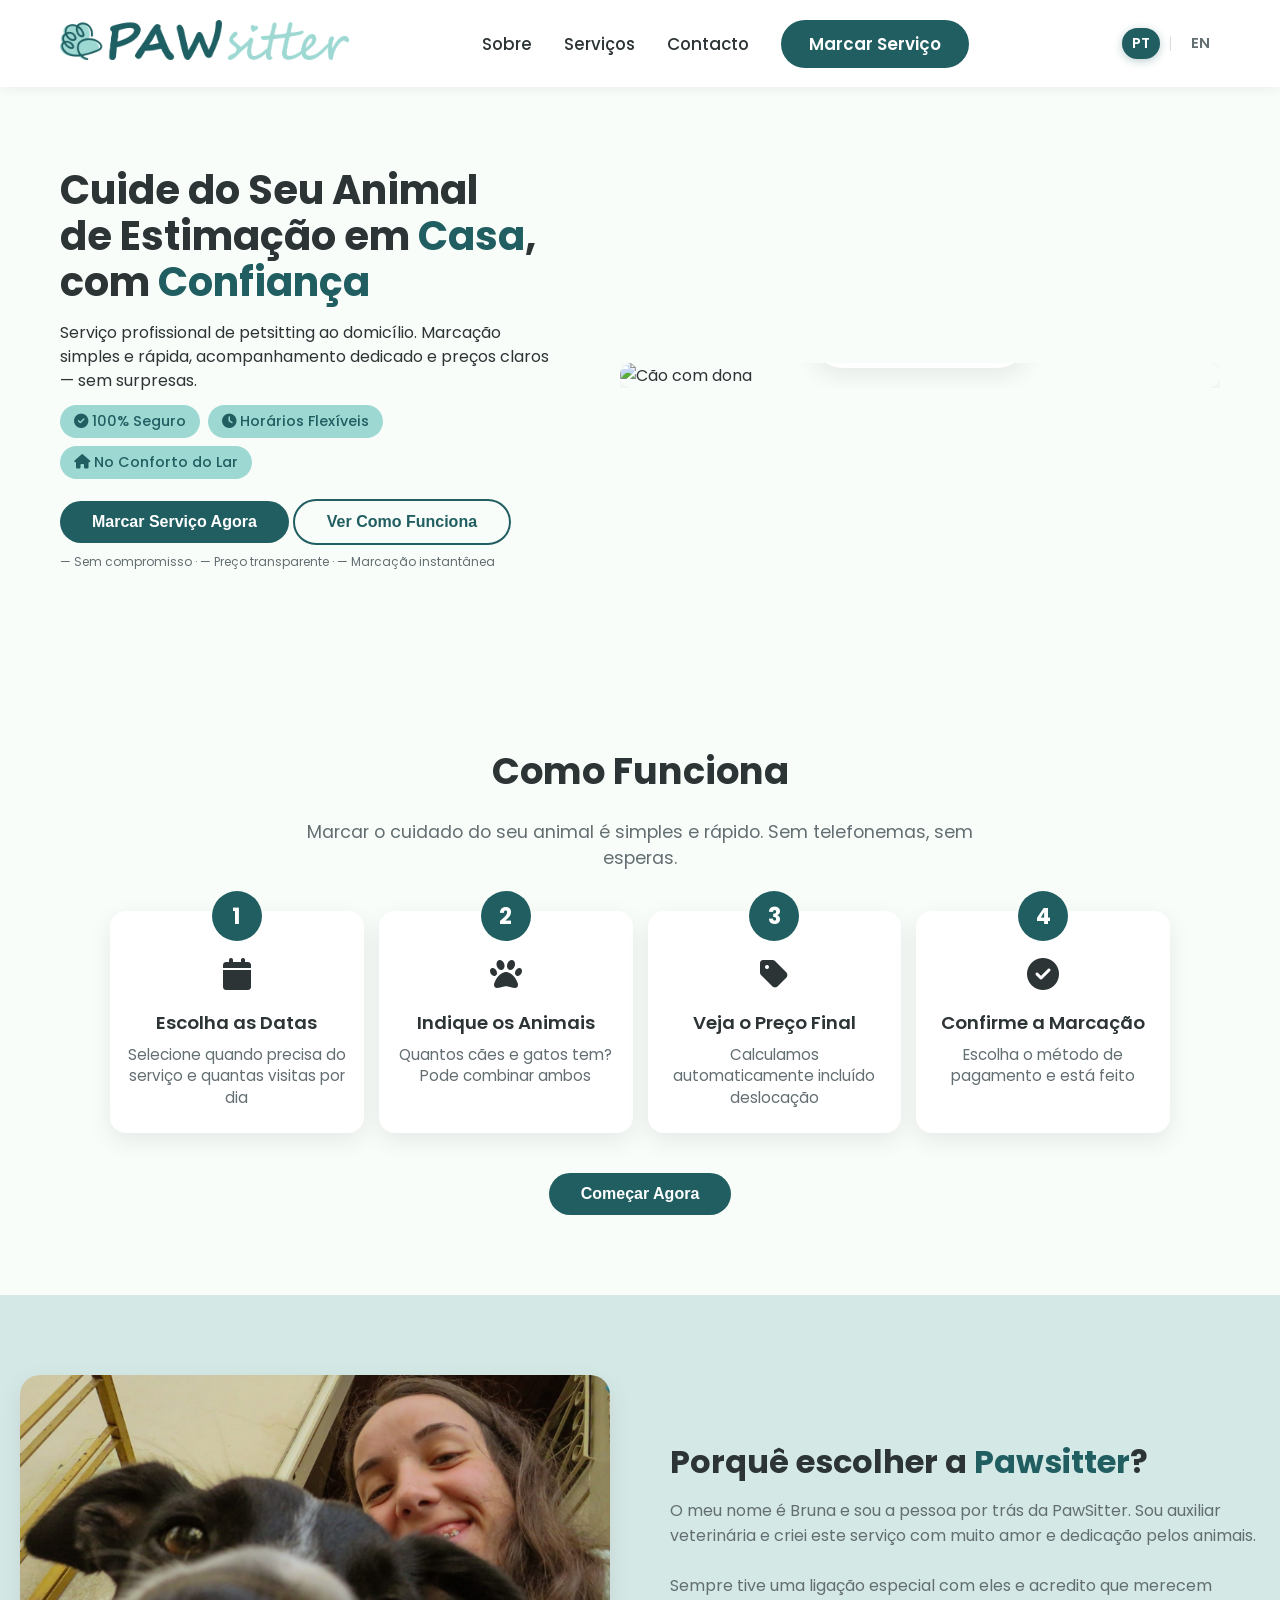
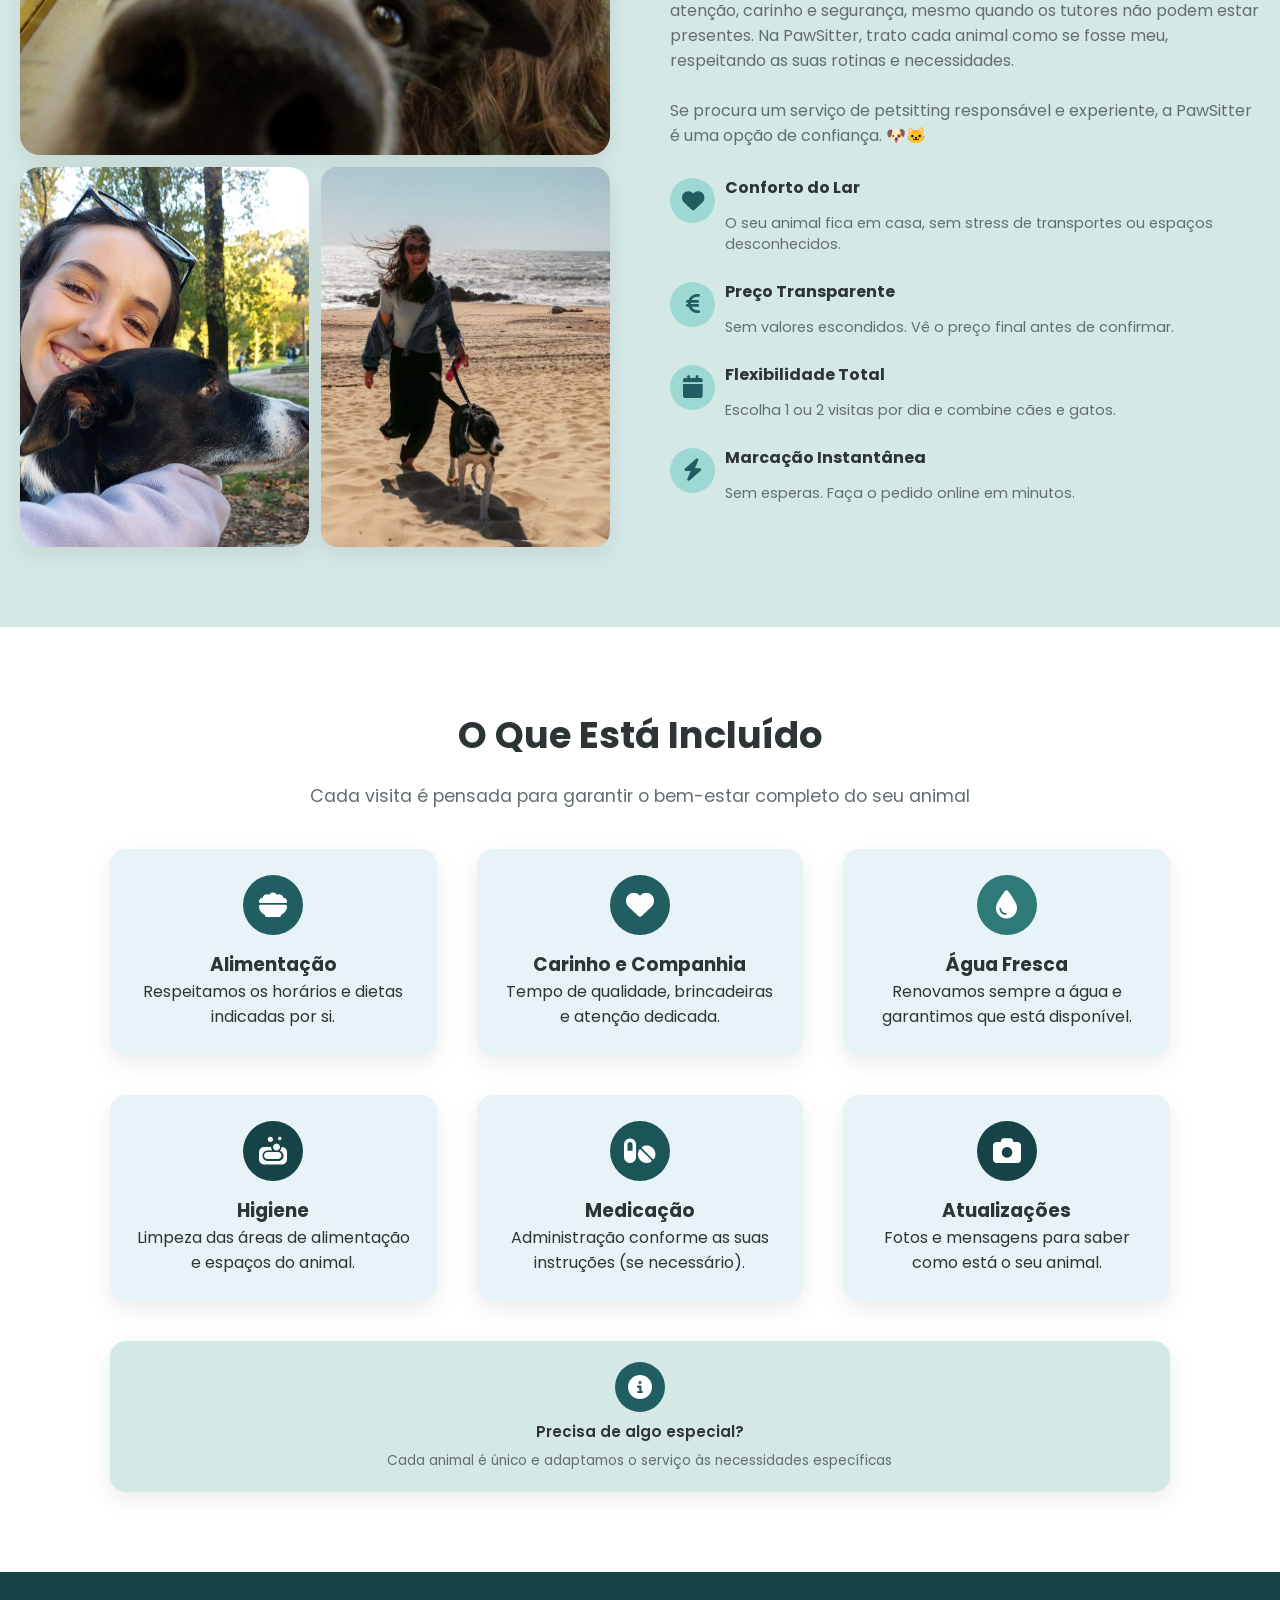
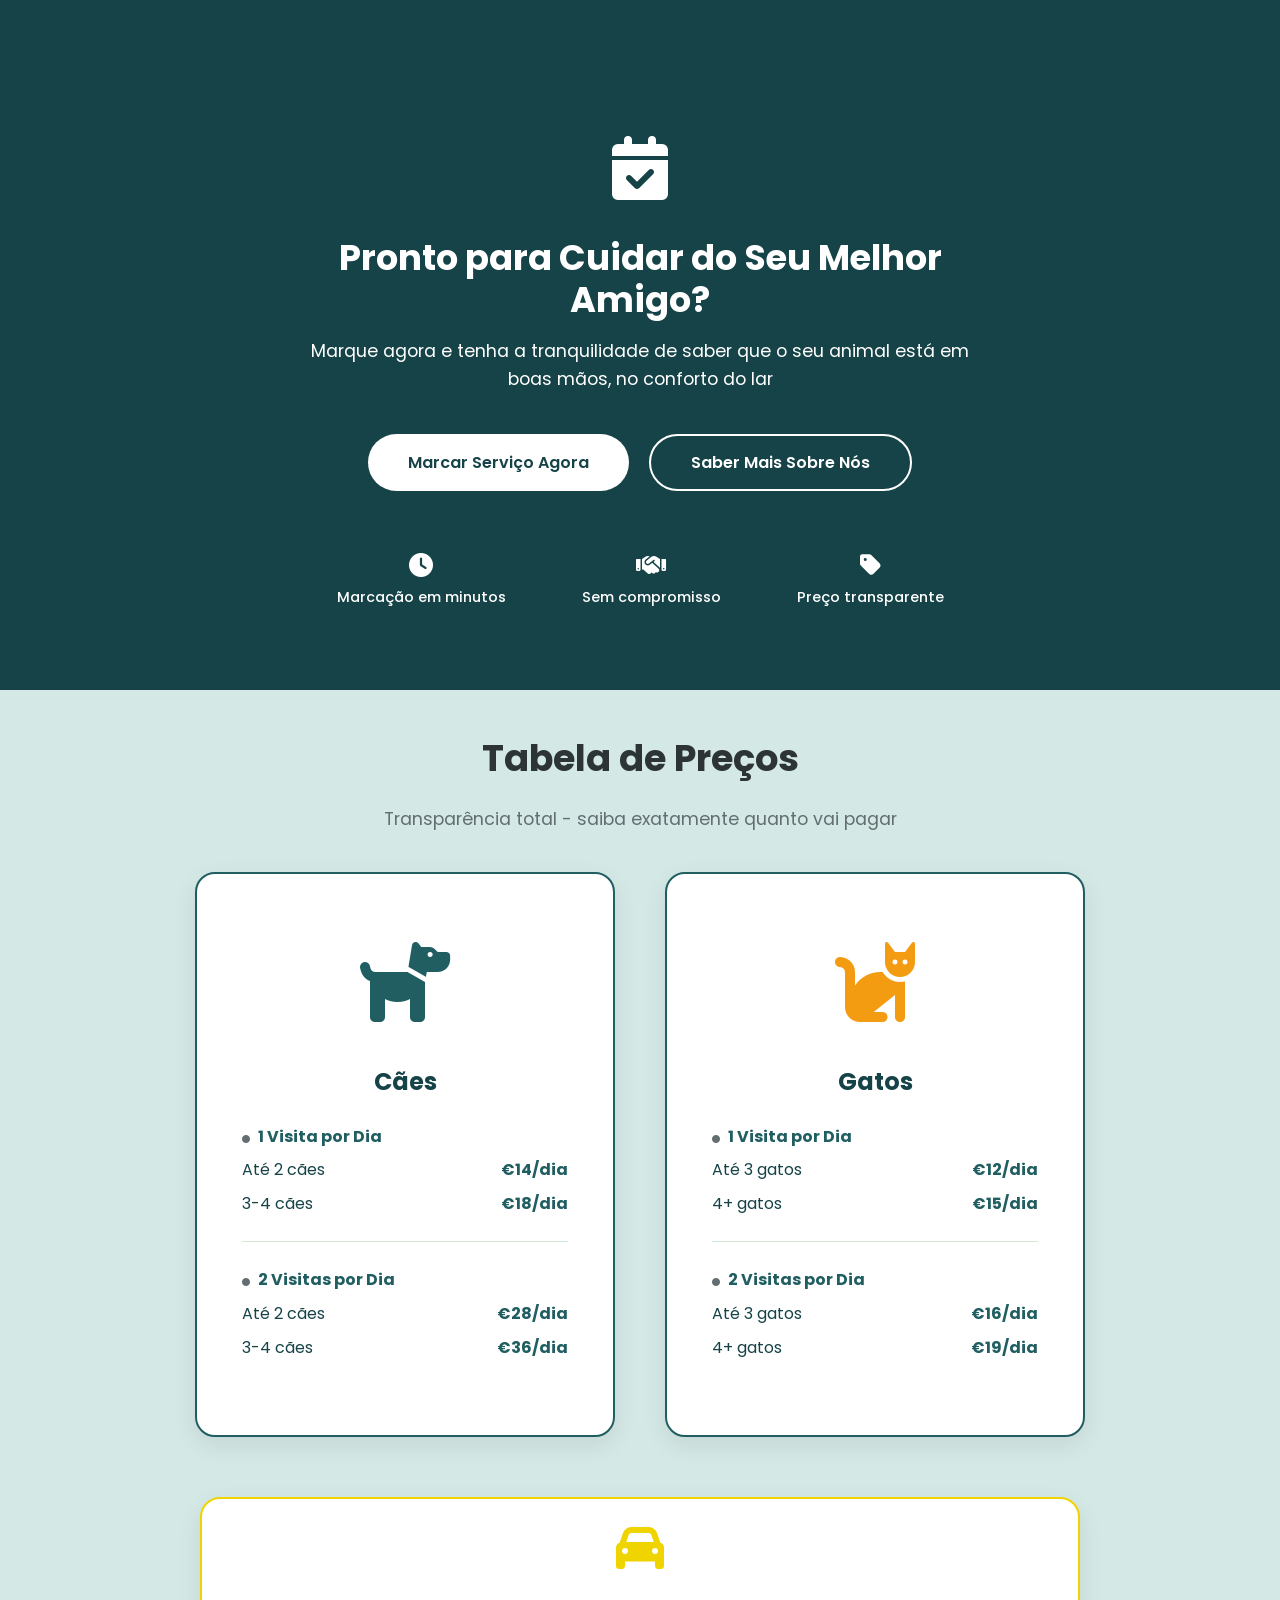
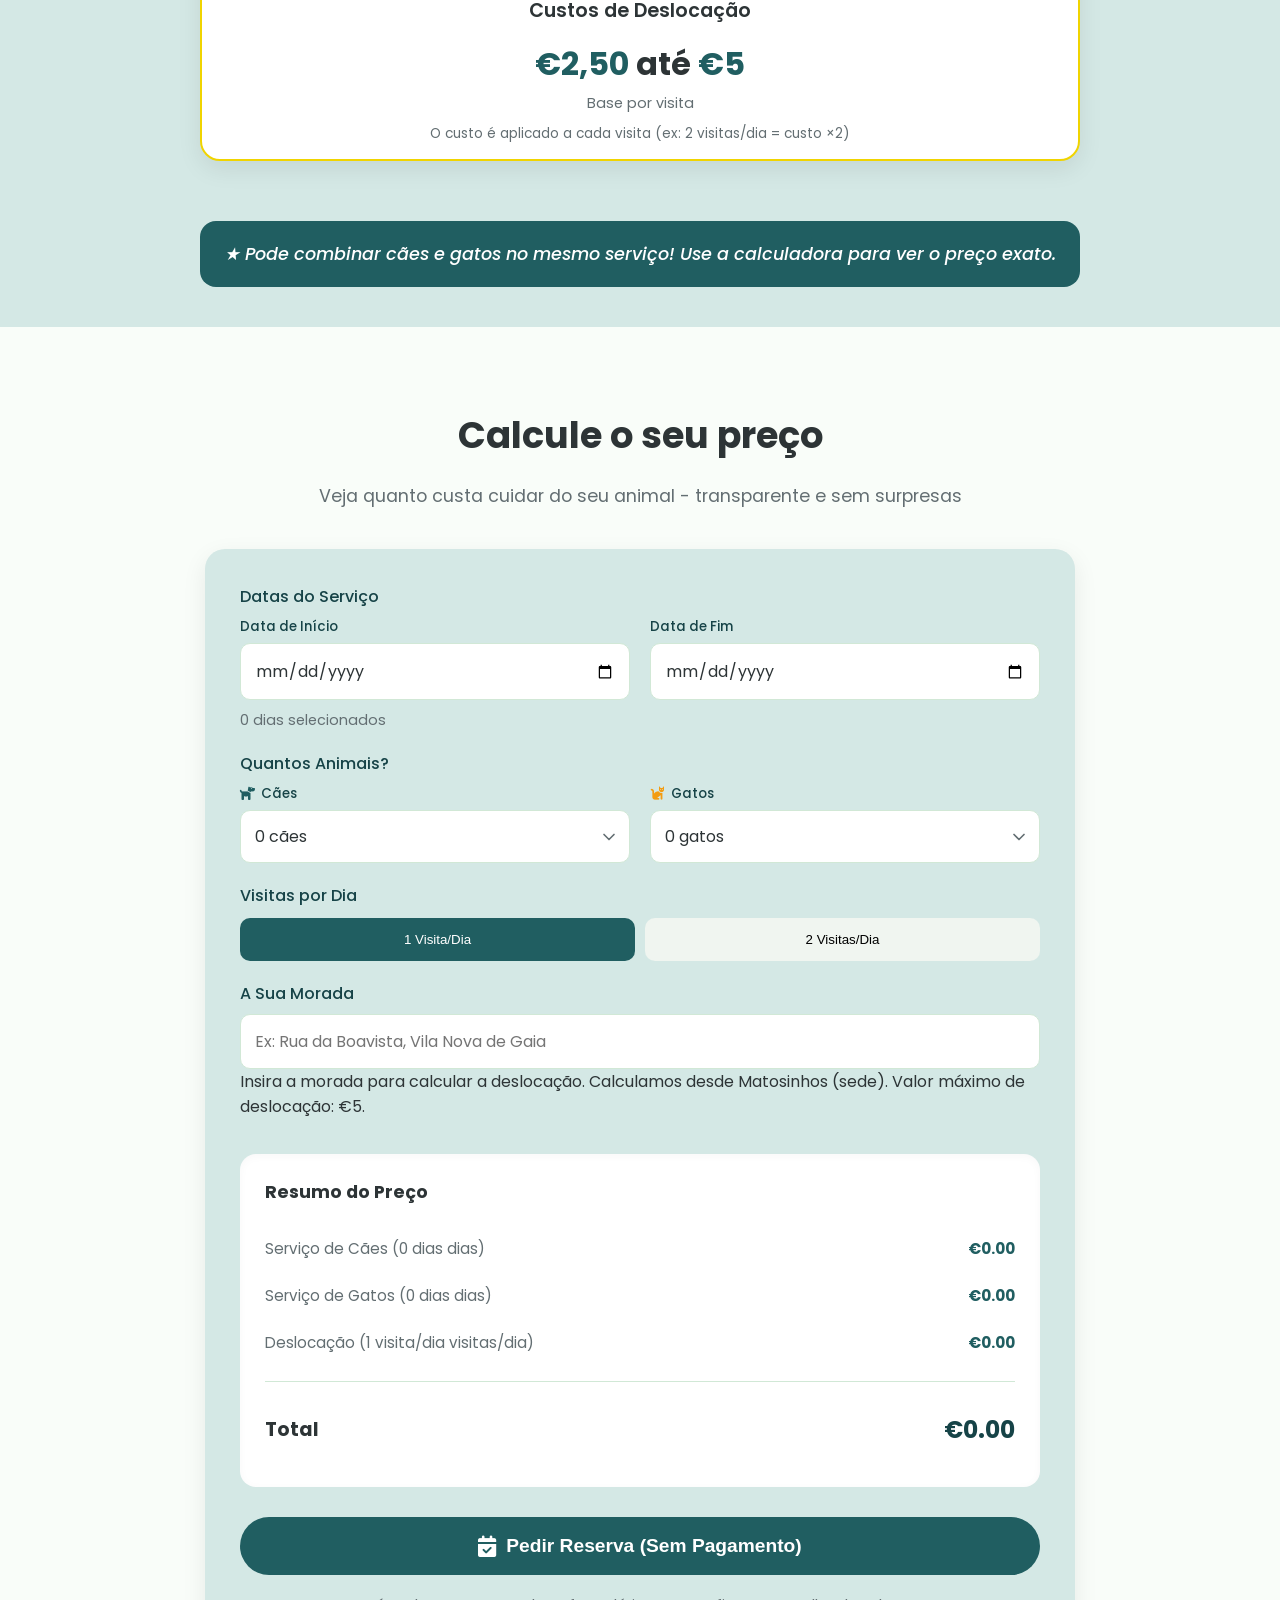
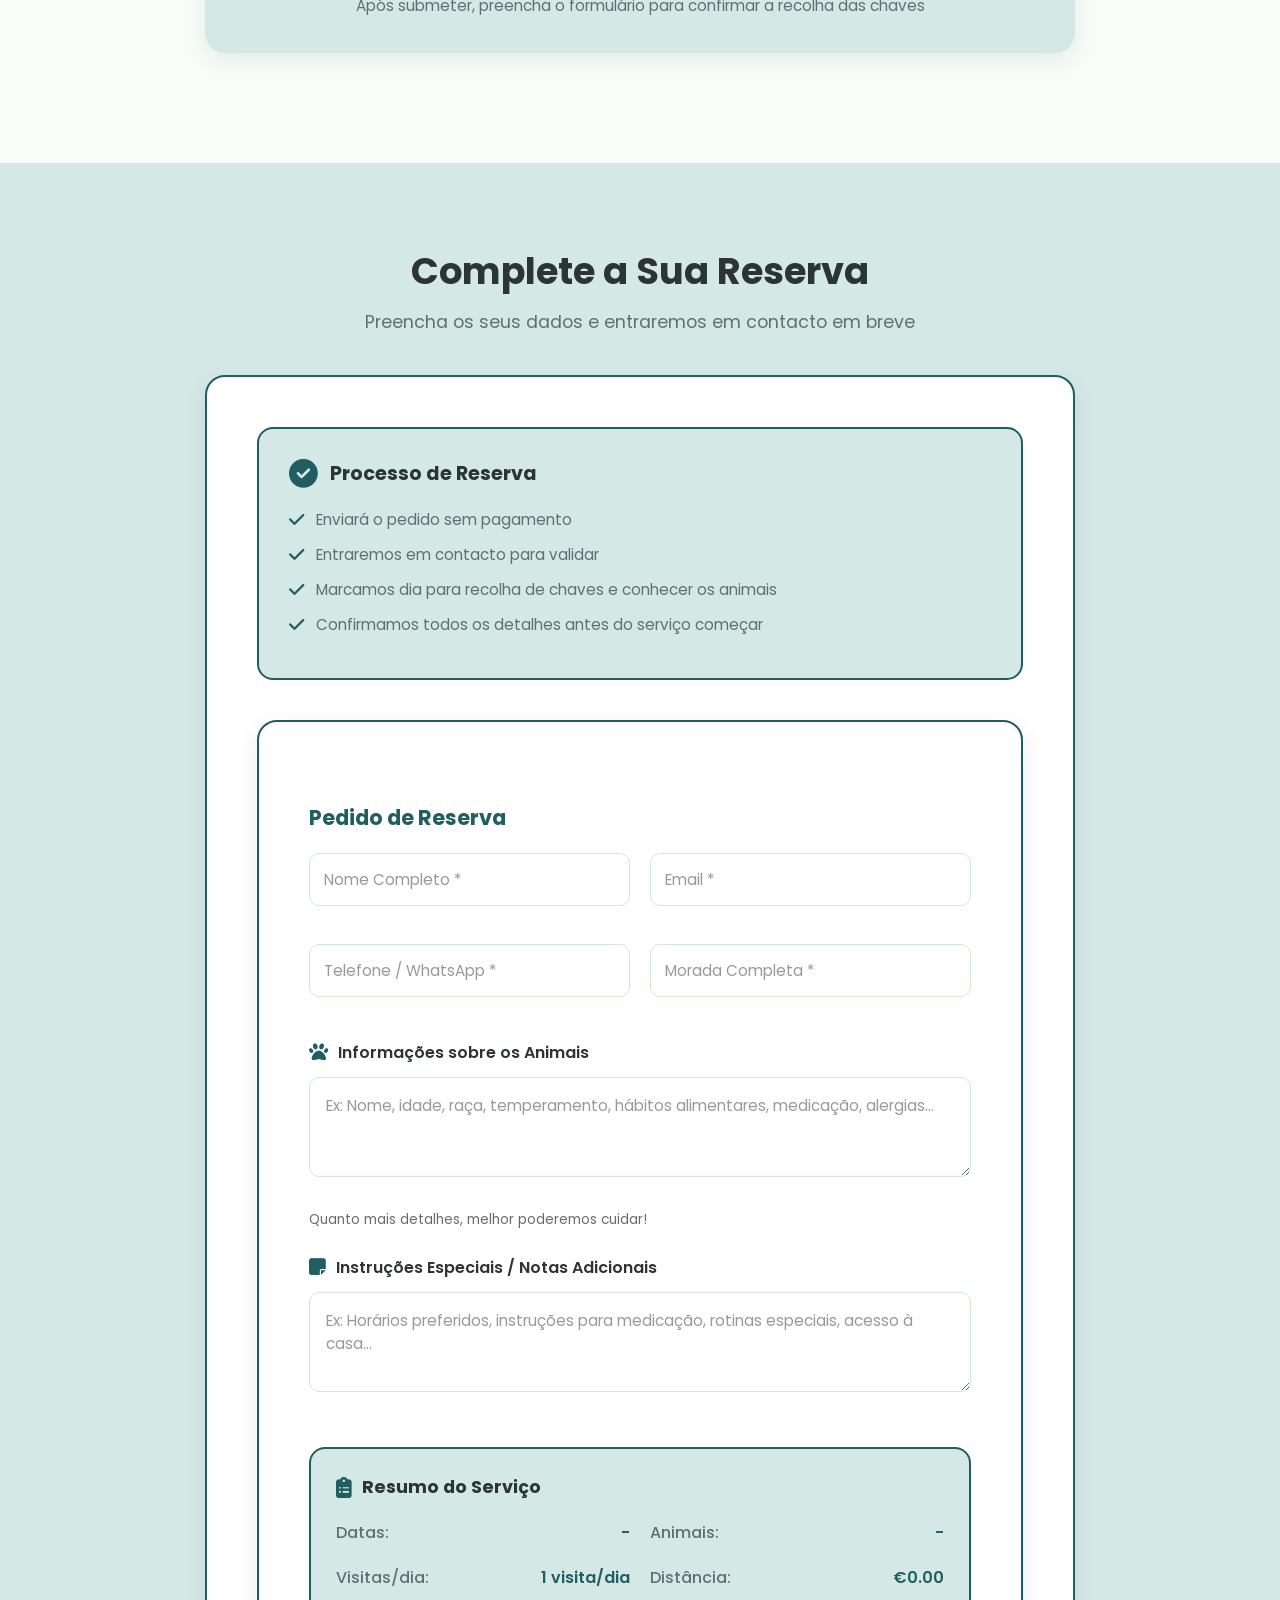
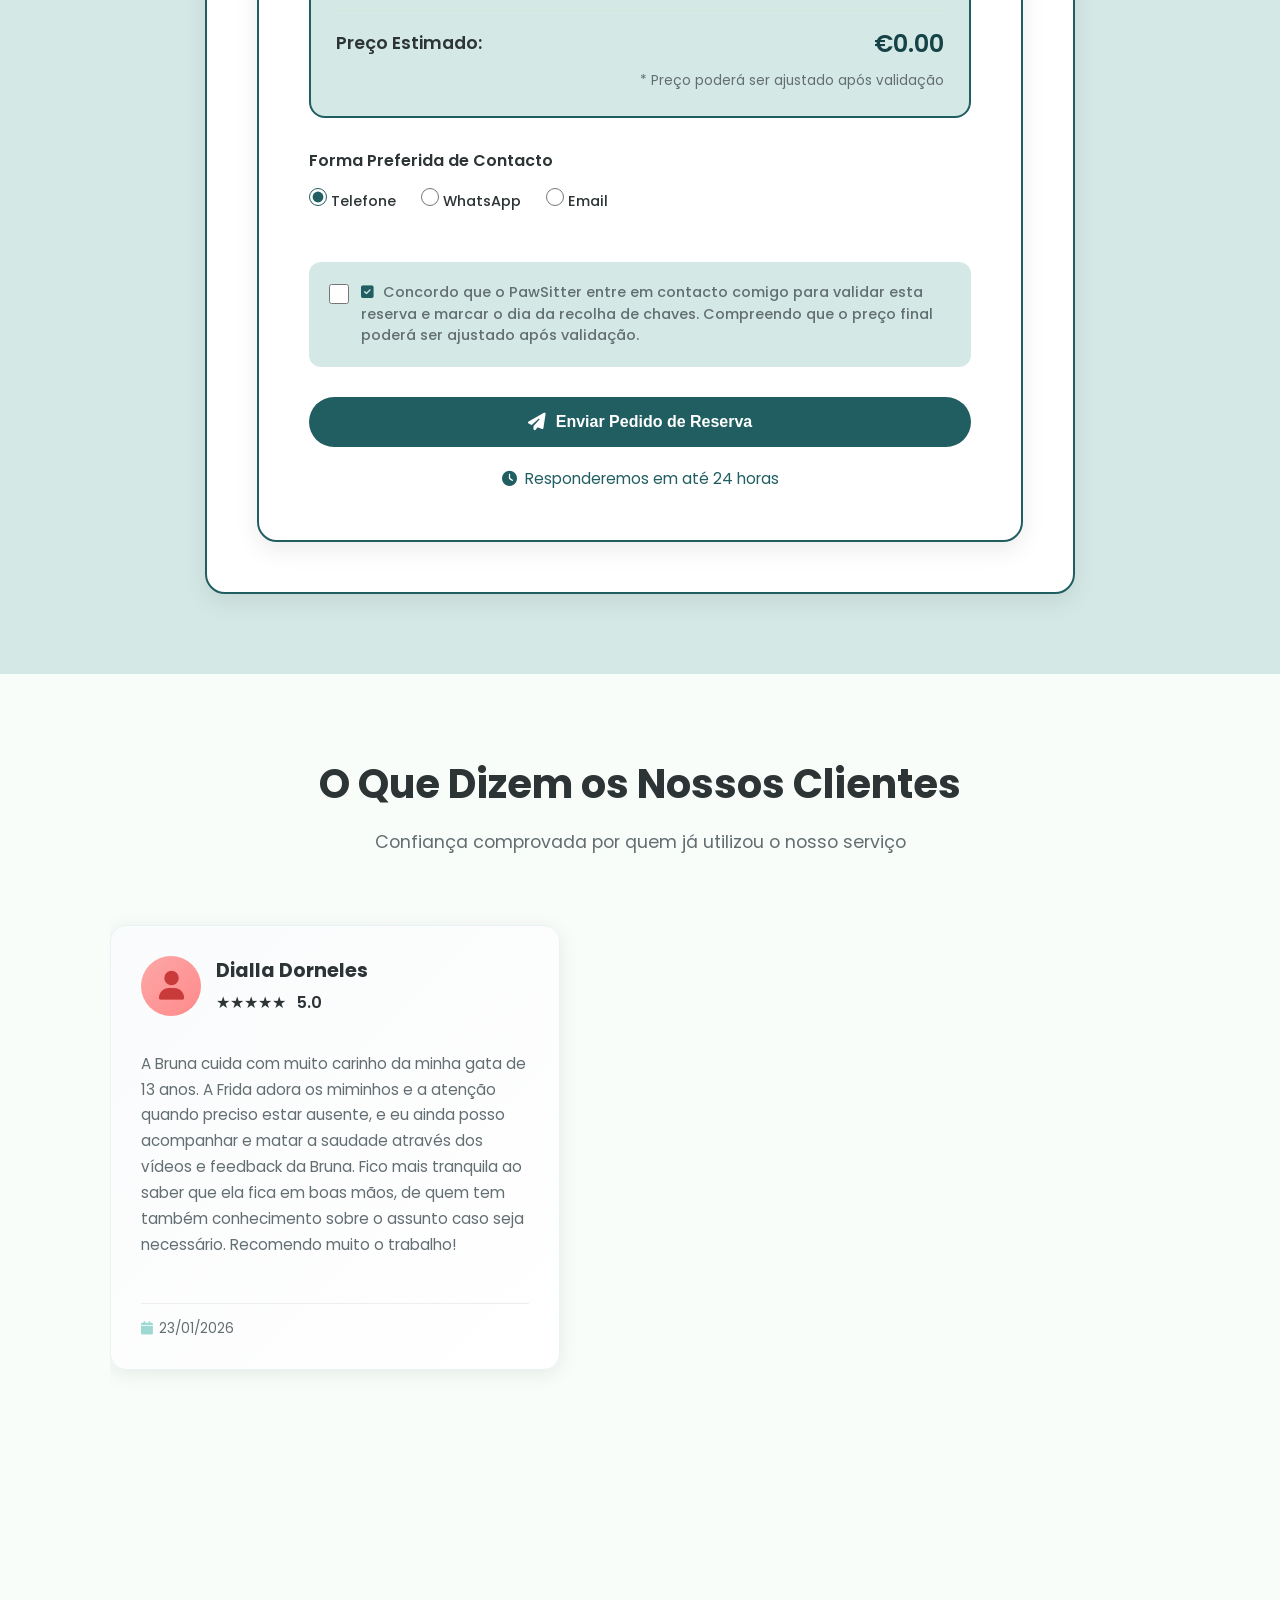
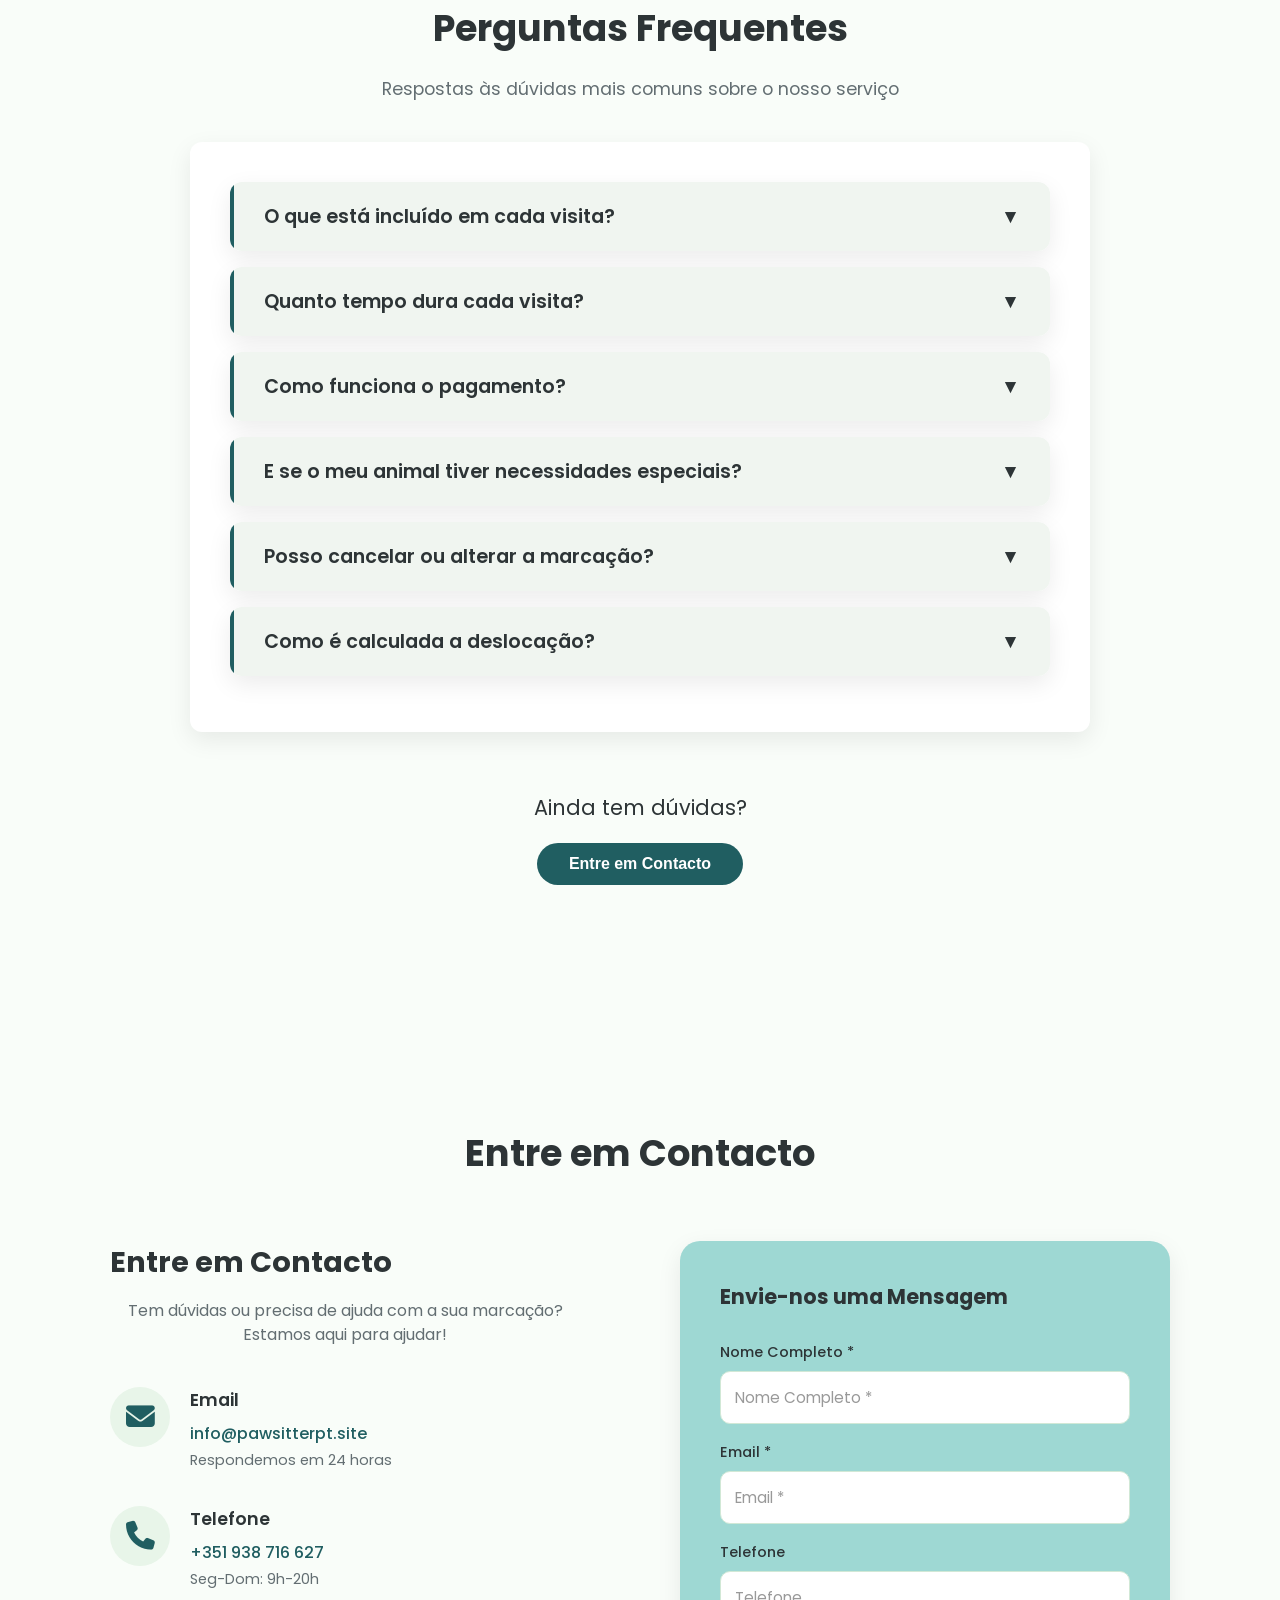
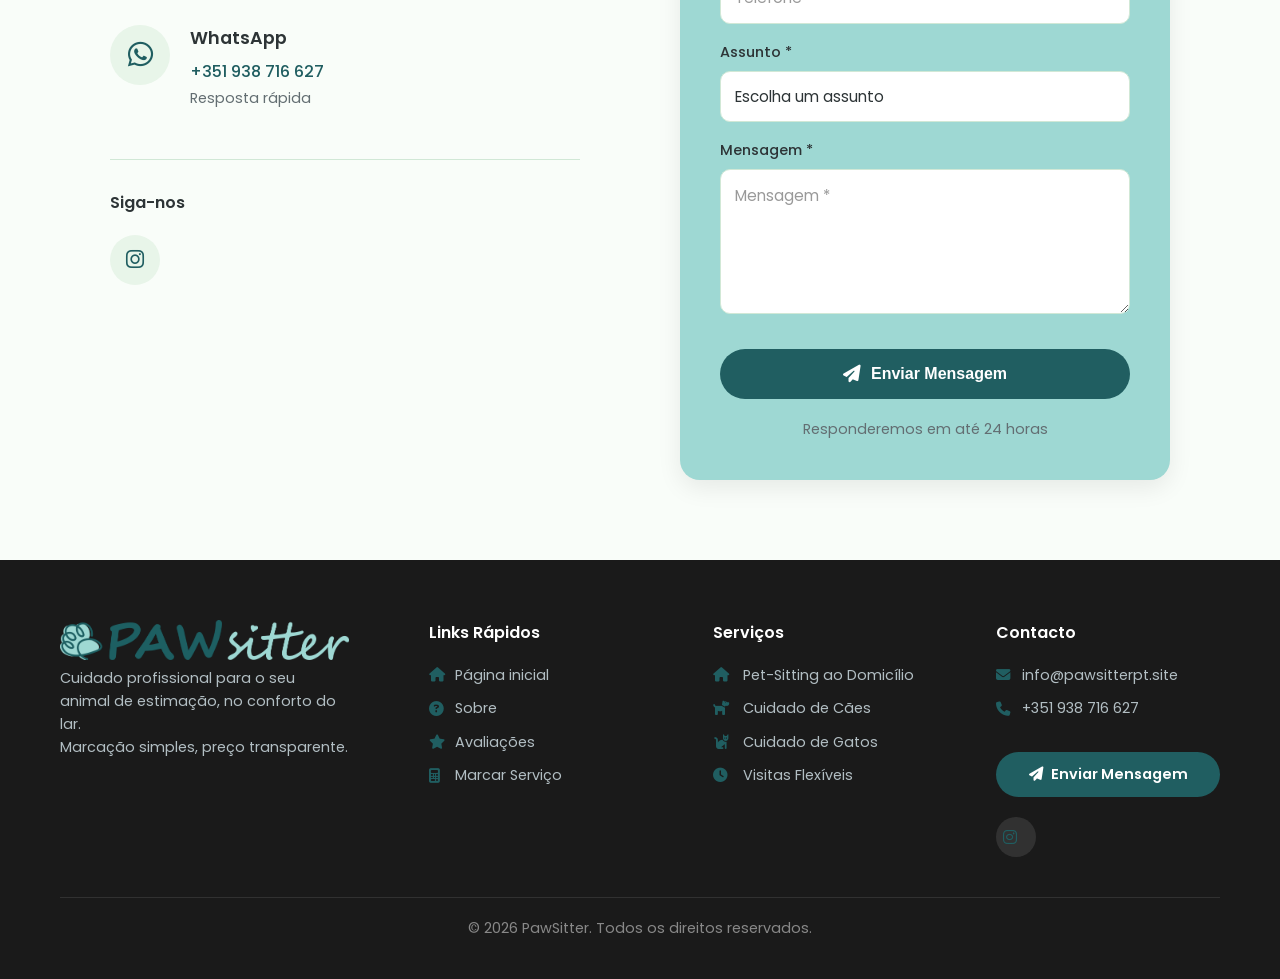
==== commit 67b02ecb: "Add files via upload" ====
--- a/index.html
+++ b/index.html
@@ -939,154 +939,8 @@
 
 
 
-      <div class="reviews-grid">
-
-        <!-- Review 1 - Sérgio G. -->
-
-        <div class="review-card">
-
-          <div class="review-content">
-
-            <div class="review-header">
-
-              <div class="review-avatar-placeholder color-1">
-
-                <i class="fas fa-user"></i>
-
-              </div>
-
-              <div class="review-info">
-
-                <h4 class="review-name">Sérgio G.</h4>
-
-                <div class="review-stars">
-
-                  <i class="fas fa-star"></i>
-
-                  <i class="fas fa-star"></i>
-
-                  <i class="fas fa-star"></i>
-
-                  <i class="fas fa-star"></i>
-
-                  <i class="fas fa-star"></i>
-
-                </div>
-
-              </div>
-
-            </div>
-
-            <div class="review-text-content">
-
-              <p class="review-text" data-lang="review1-text">Excelente experiência! A cadelinha ficou super bem tratada e feliz. Serviço profissional e atencioso. Recomendo a PawSitter sem dúvidas!</p>
-
-            </div>
-
-          </div>
-
-          <img src="Imagem2.jpeg" alt="Animal do Sérgio G." class="review-photo">
-
-        </div>
-
-
-
-        <!-- Review 2 - João F. -->
-
-        <div class="review-card review-card-compact">
-
-          <div class="review-header">
-
-            <div class="review-avatar-placeholder color-2">
-
-              <i class="fas fa-user"></i>
-
-            </div>
-
-            <div class="review-info">
-
-              <h4 class="review-name">João F.</h4>
-
-              <div class="review-stars">
-
-                <i class="fas fa-star"></i>
-
-                <i class="fas fa-star"></i>
-
-                <i class="fas fa-star"></i>
-
-                <i class="fas fa-star"></i>
-
-                <i class="fas fa-star"></i>
-
-                <span class="review-rating">5.0</span>
-
-              </div>
-
-            </div>
-
-          </div>
-
-          <p class="review-text" data-lang="review2-text">Professional, competent and very nice person! Recommended</p>
-
-          <p class="review-date"><i class="fas fa-calendar"></i> 08/01/2026</p>
-
-        </div>
-
-
-
-        <!-- Review 3 - Diogo Pereira -->
-
-        <div class="review-card">
-
-          <div class="review-content">
-
-            <div class="review-header">
-
-              <div class="review-avatar-placeholder color-3">
-
-                <i class="fas fa-user"></i>
-
-              </div>
-
-              <div class="review-info">
-
-                <h4 class="review-name">Diogo Pereira</h4>
-
-                <div class="review-stars">
-
-                  <i class="fas fa-star"></i>
-
-                  <i class="fas fa-star"></i>
-
-                  <i class="fas fa-star"></i>
-
-                  <i class="fas fa-star"></i>
-
-                  <i class="fas fa-star"></i>
-
-                  <span class="review-rating">5.0</span>
-
-                </div>
-
-              </div>
-
-            </div>
-
-            <div class="review-text-content">
-
-              <p class="review-text" data-lang="review3-text">Serviço excelente! Muito profissional e atencioso. O meu animal ficou super bem cuidado e feliz. Recomendo!</p>
-
-              <p class="review-date"><i class="fas fa-calendar"></i> 21/01/2026</p>
-
-            </div>
-
-          </div>
-
-          <img src="imagens reviews/imagem de teste avaliaçoes.jpeg" alt="Animal do Diogo" class="review-photo">
-
-        </div>
-
+      <div class="reviews-grid" id="reviewsGrid">
+        <!-- Reviews will be rendered here dynamically. Edit the `reviews` array in `script.js` to add/remove reviews. -->
       </div>
 
 
--- a/style.css
+++ b/style.css
@@ -436,7 +436,7 @@
 }
 
 .price-block span {
-  font-weight: bold;
+  font-weight: 400;
   color: var(--primary-dark);
 }
 
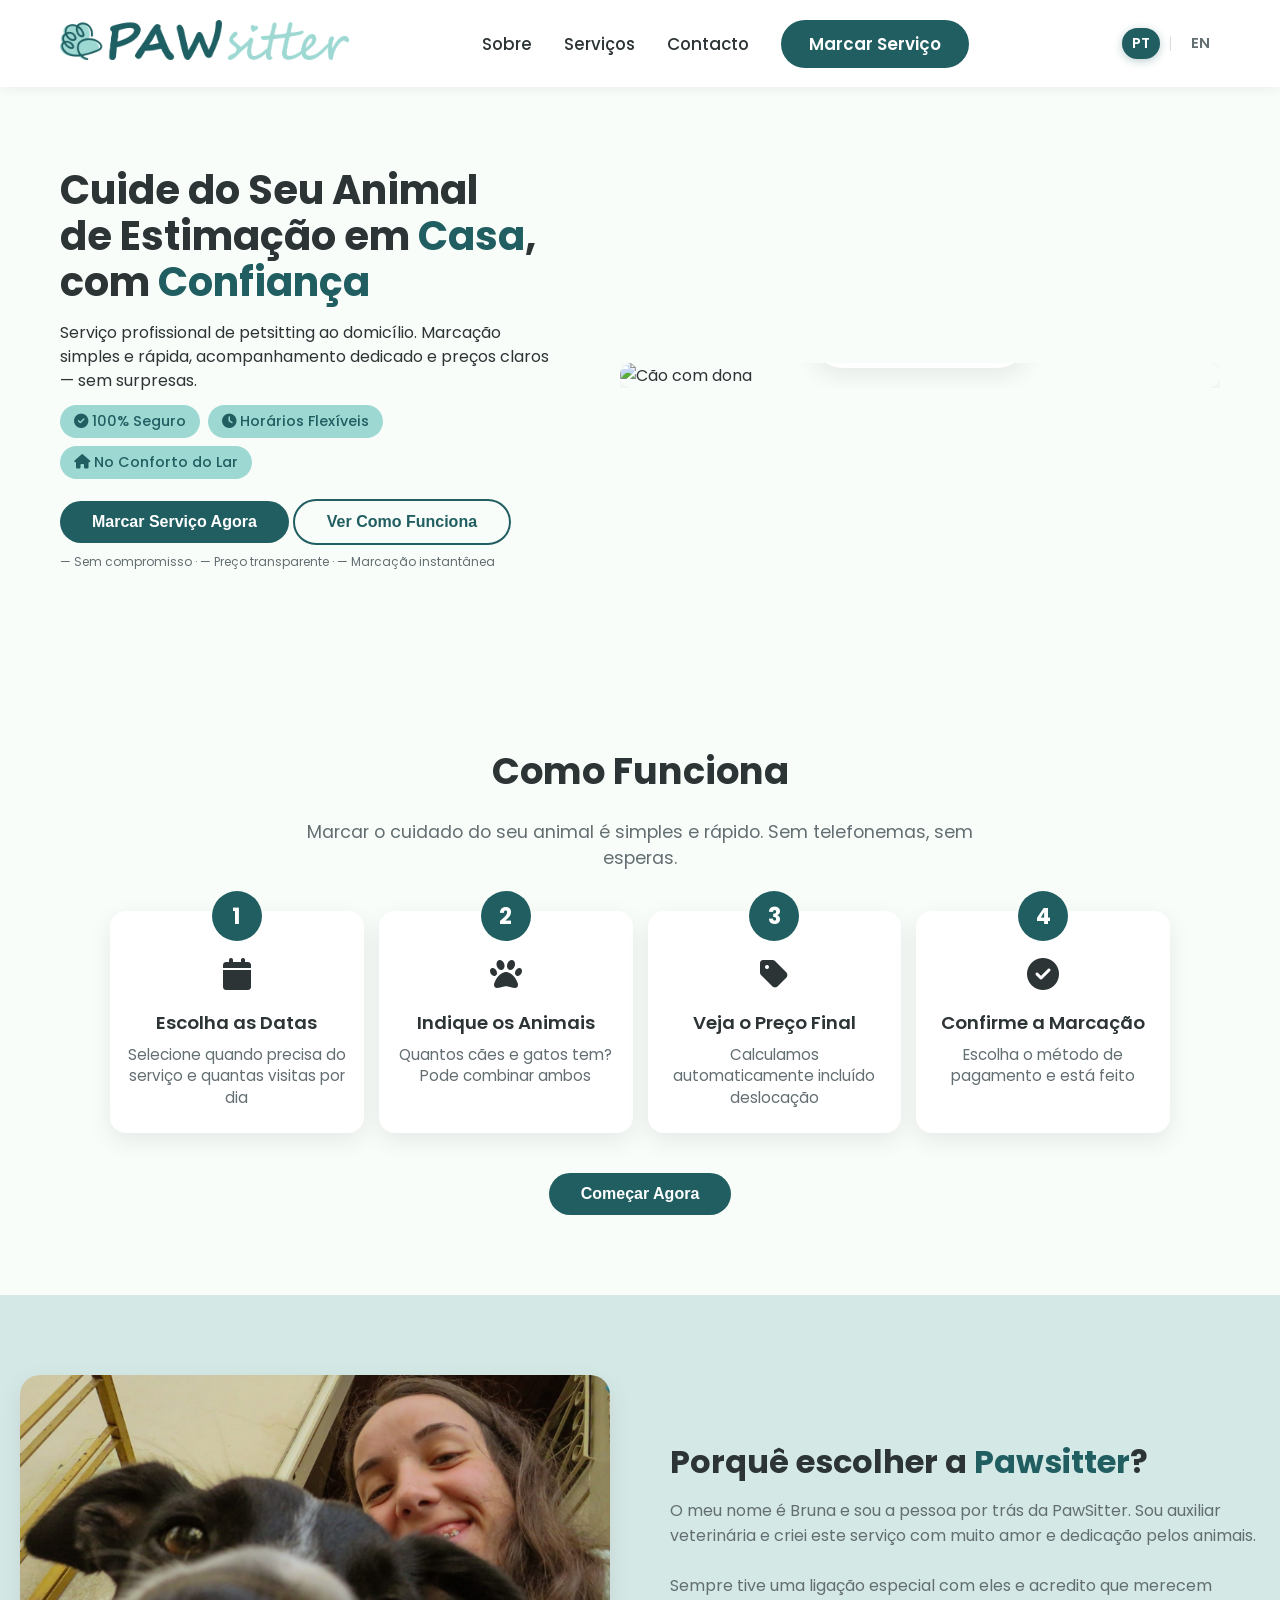
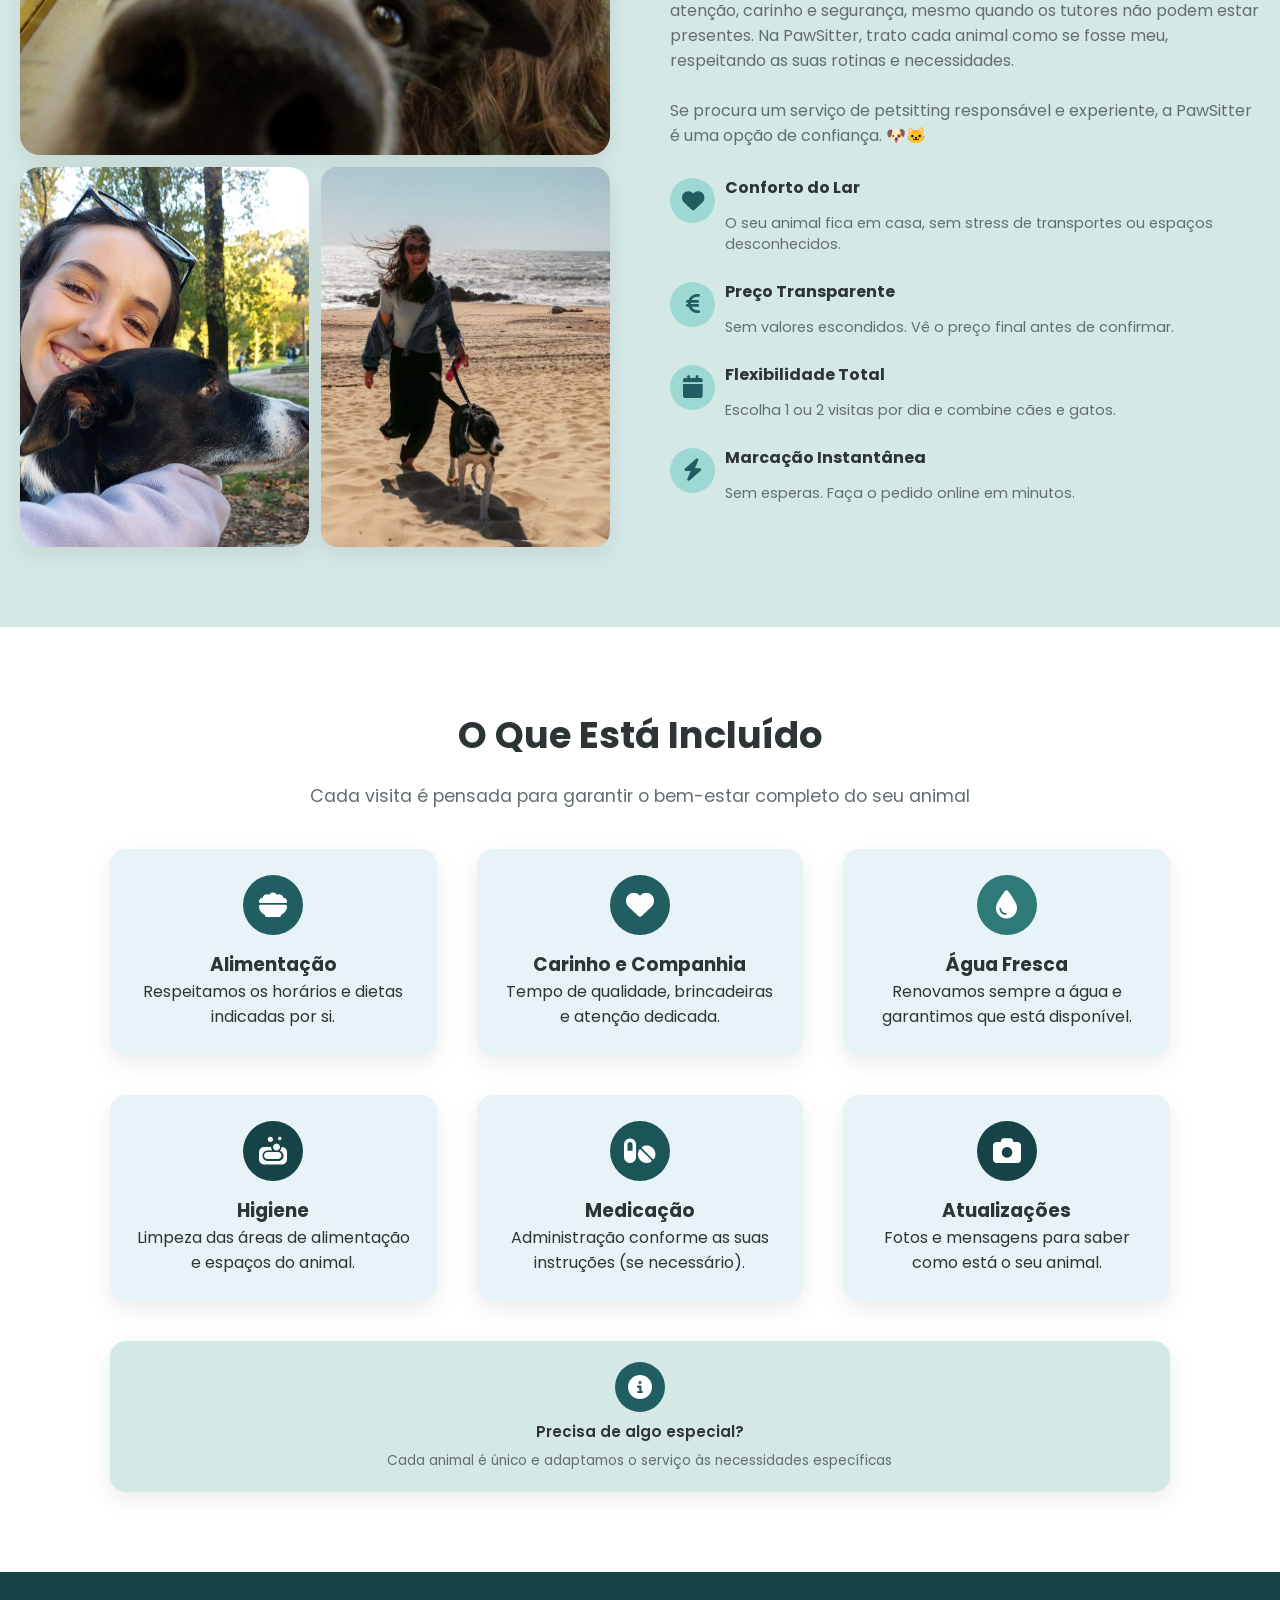
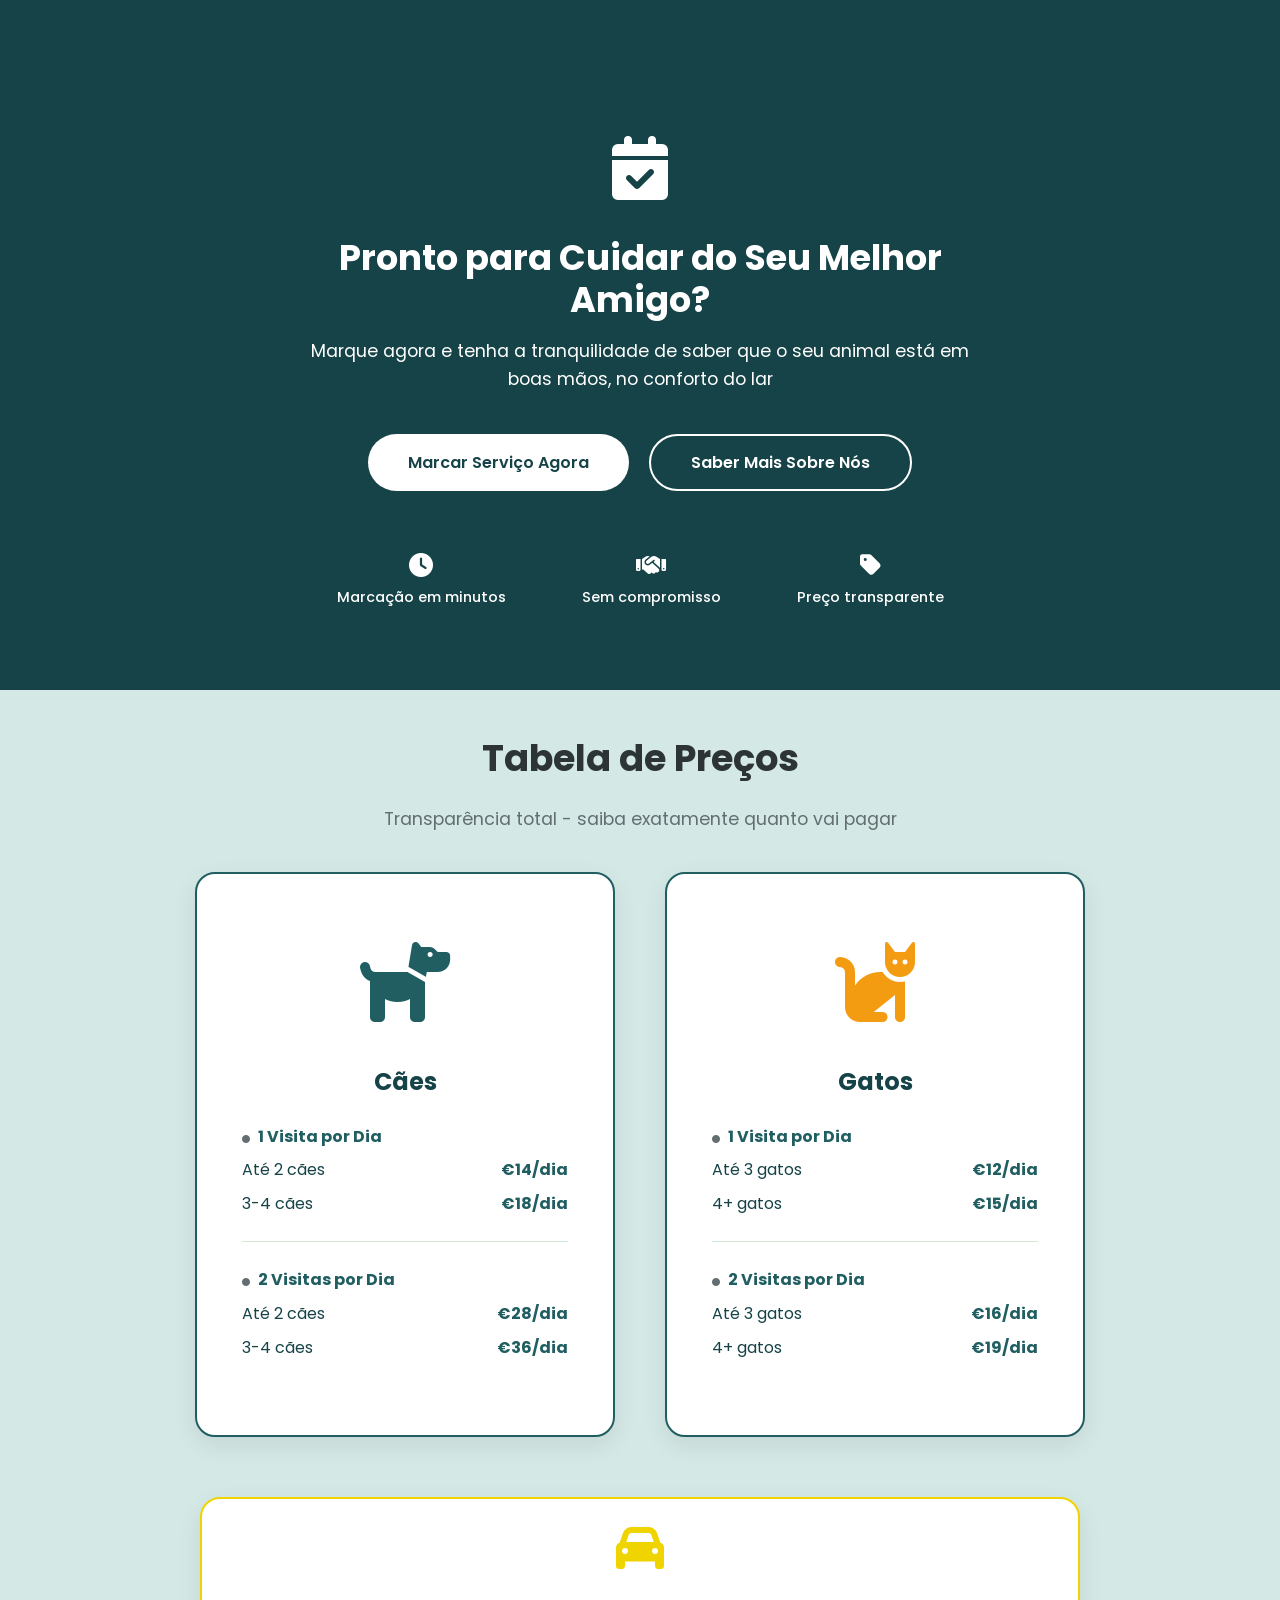
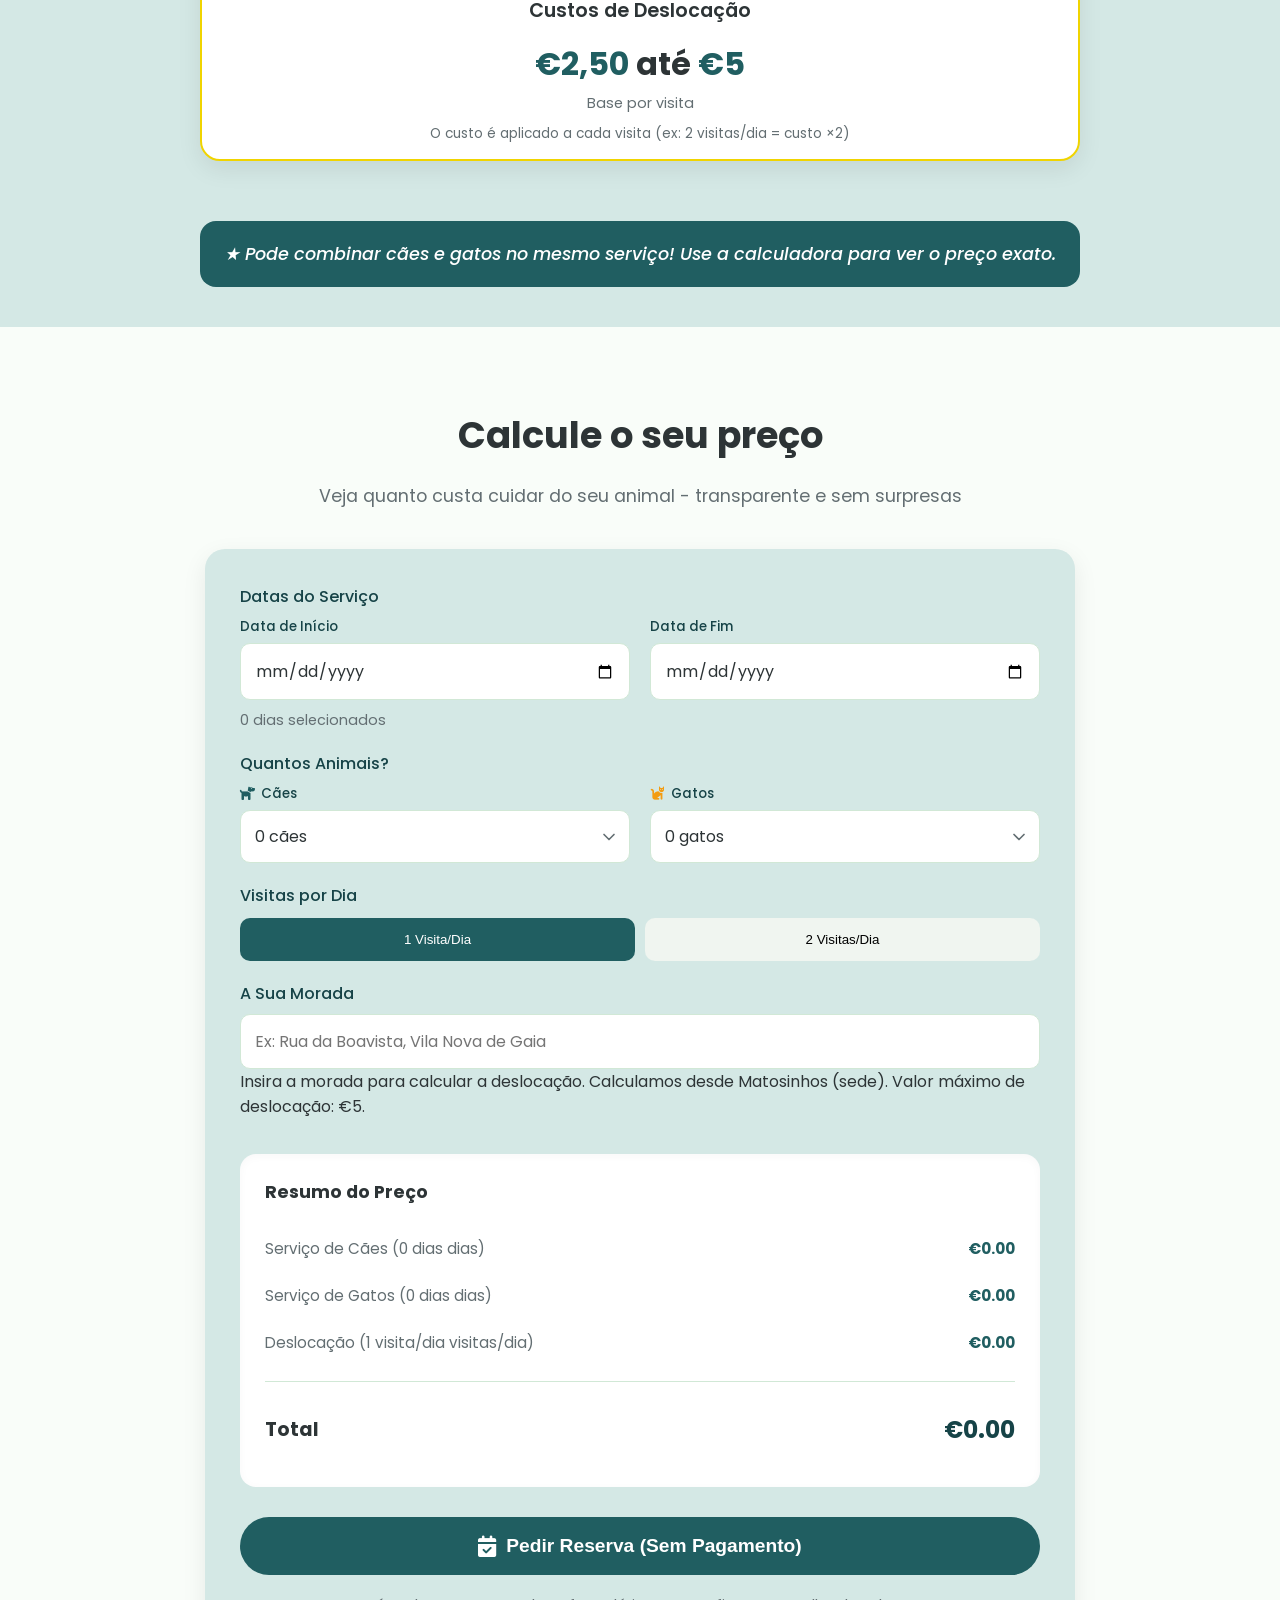
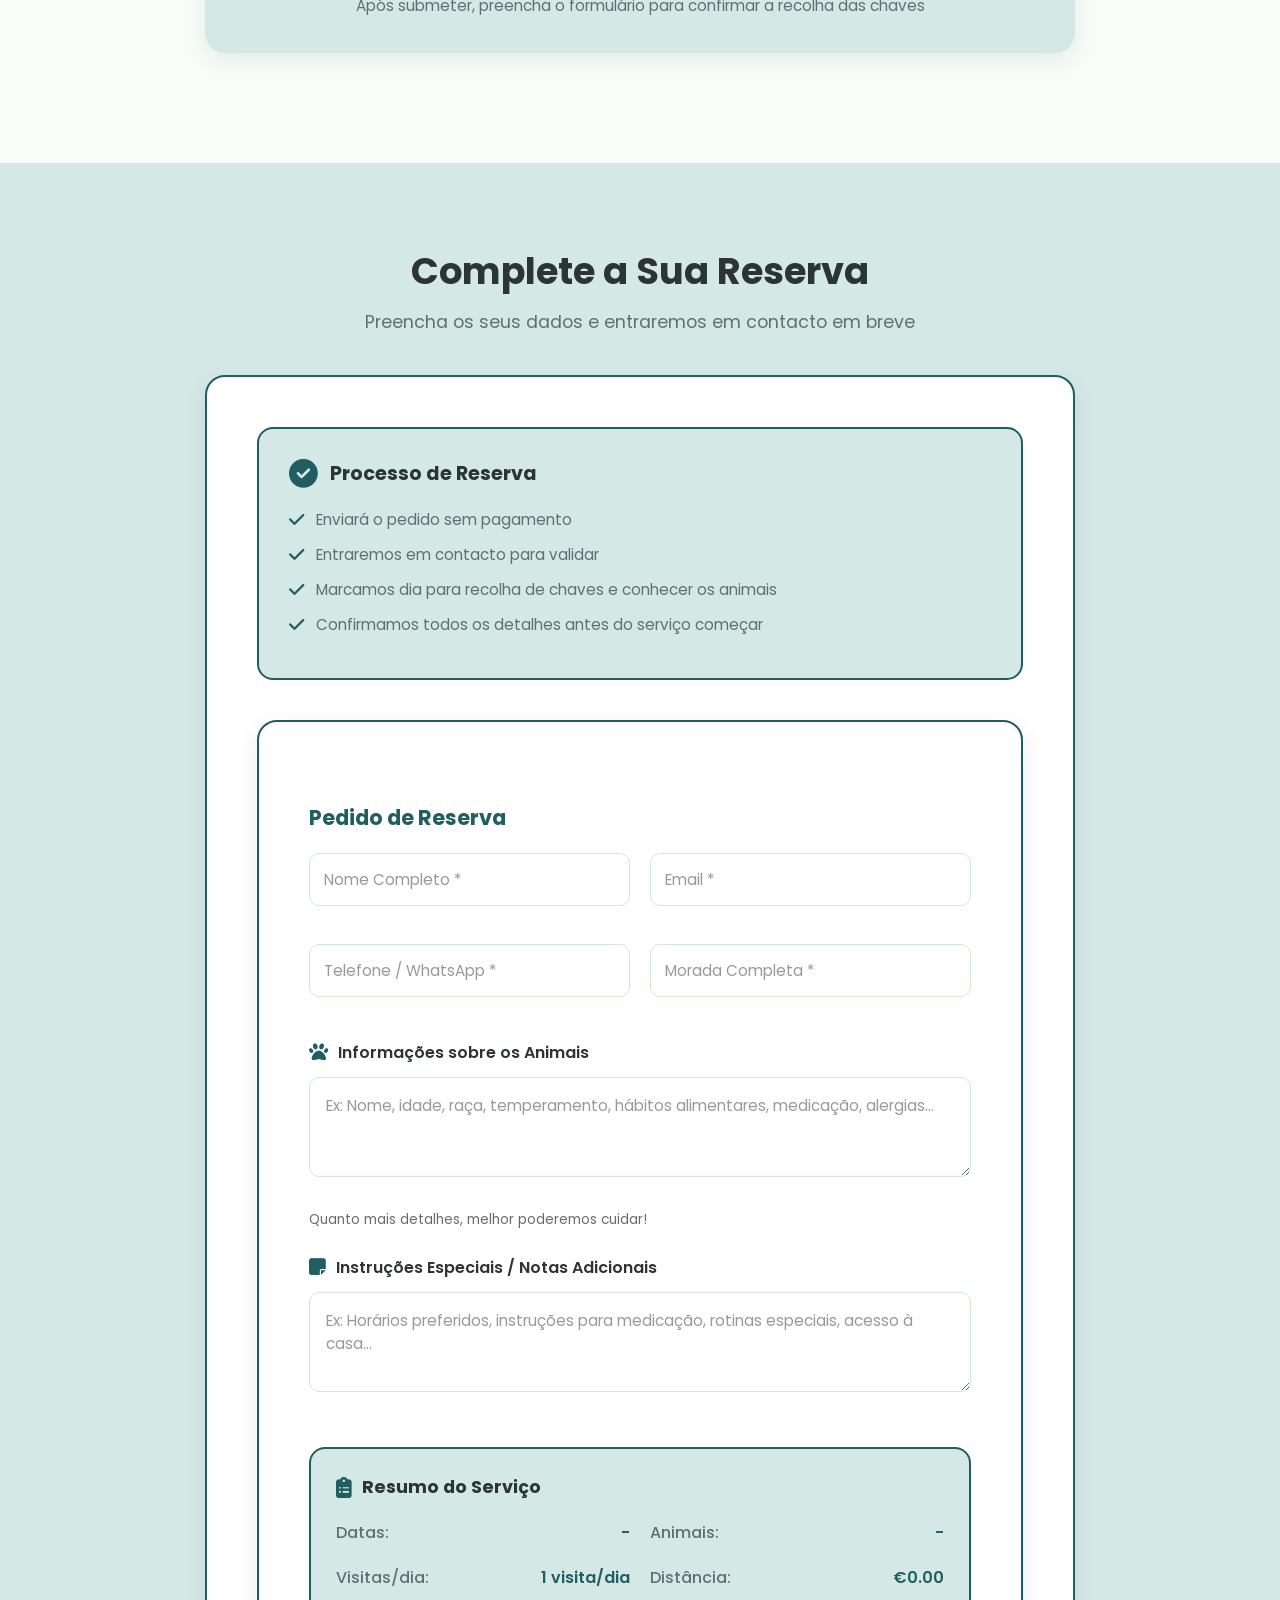
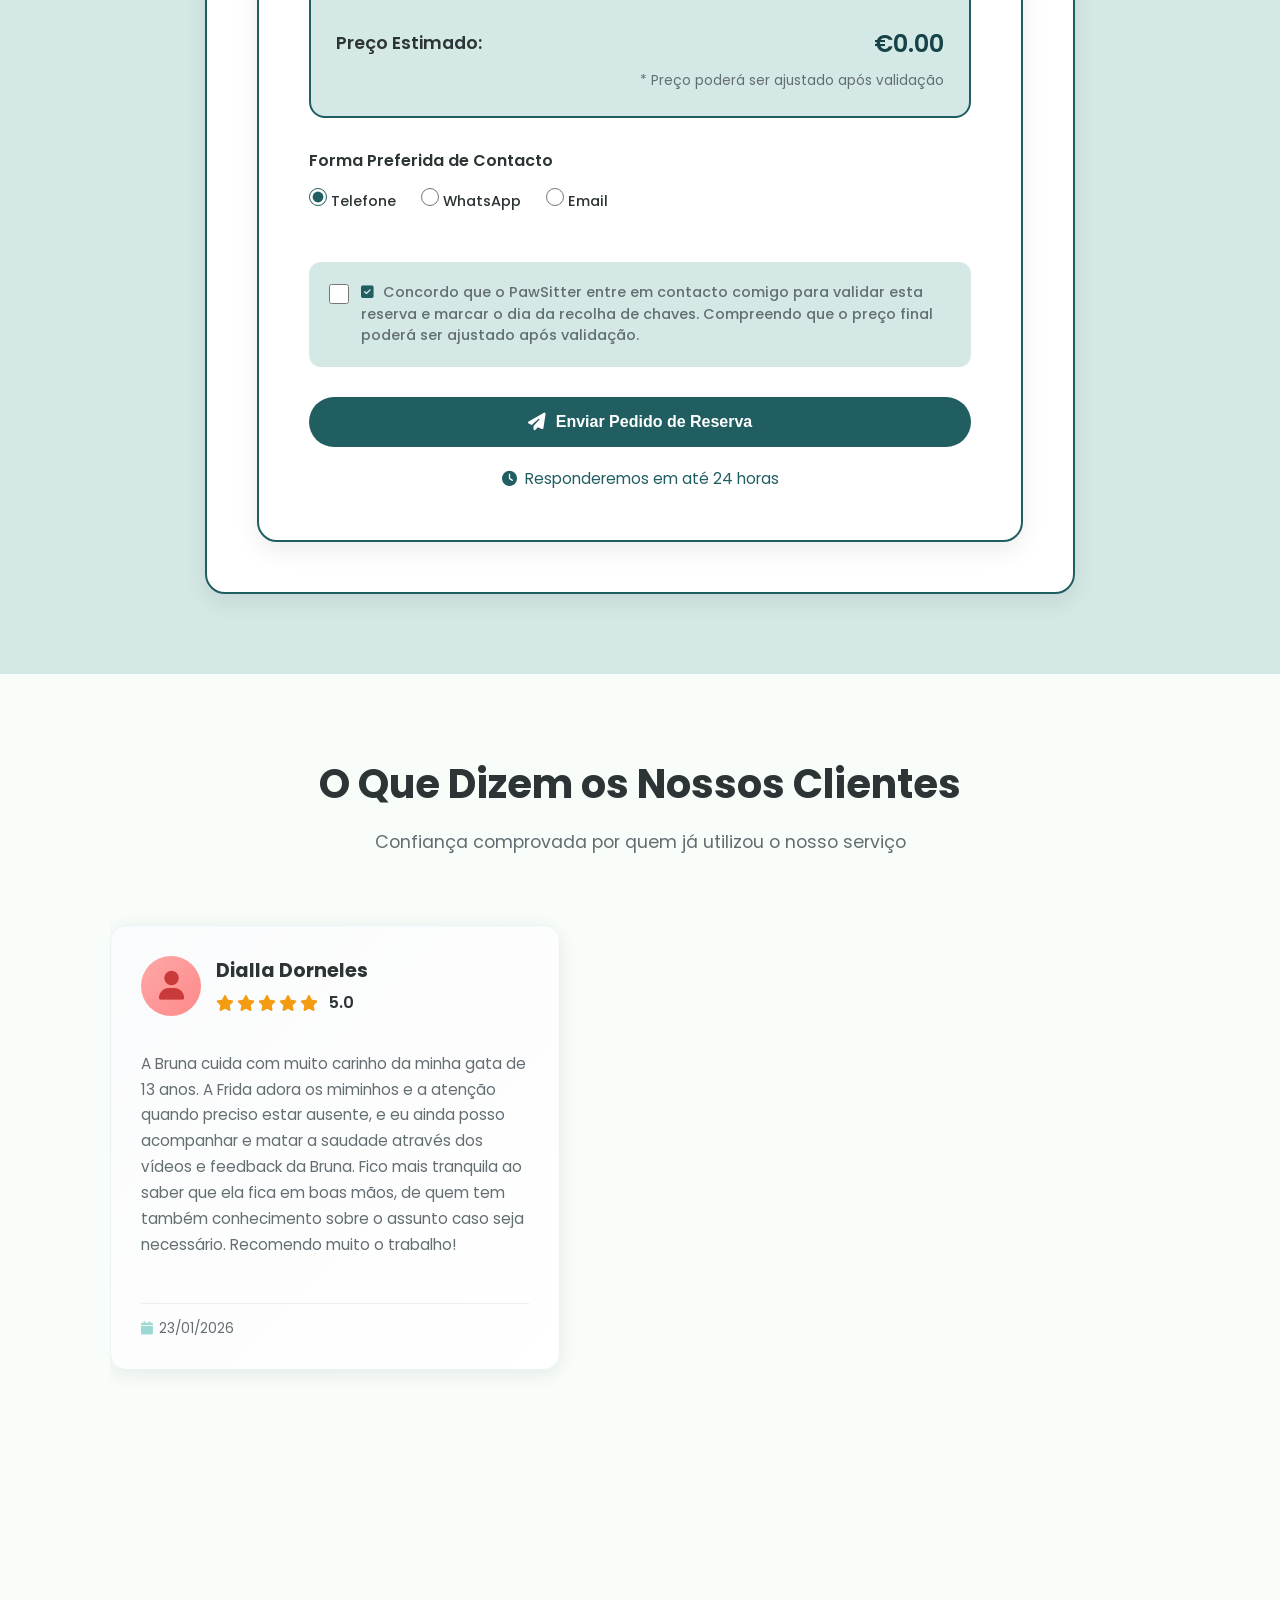
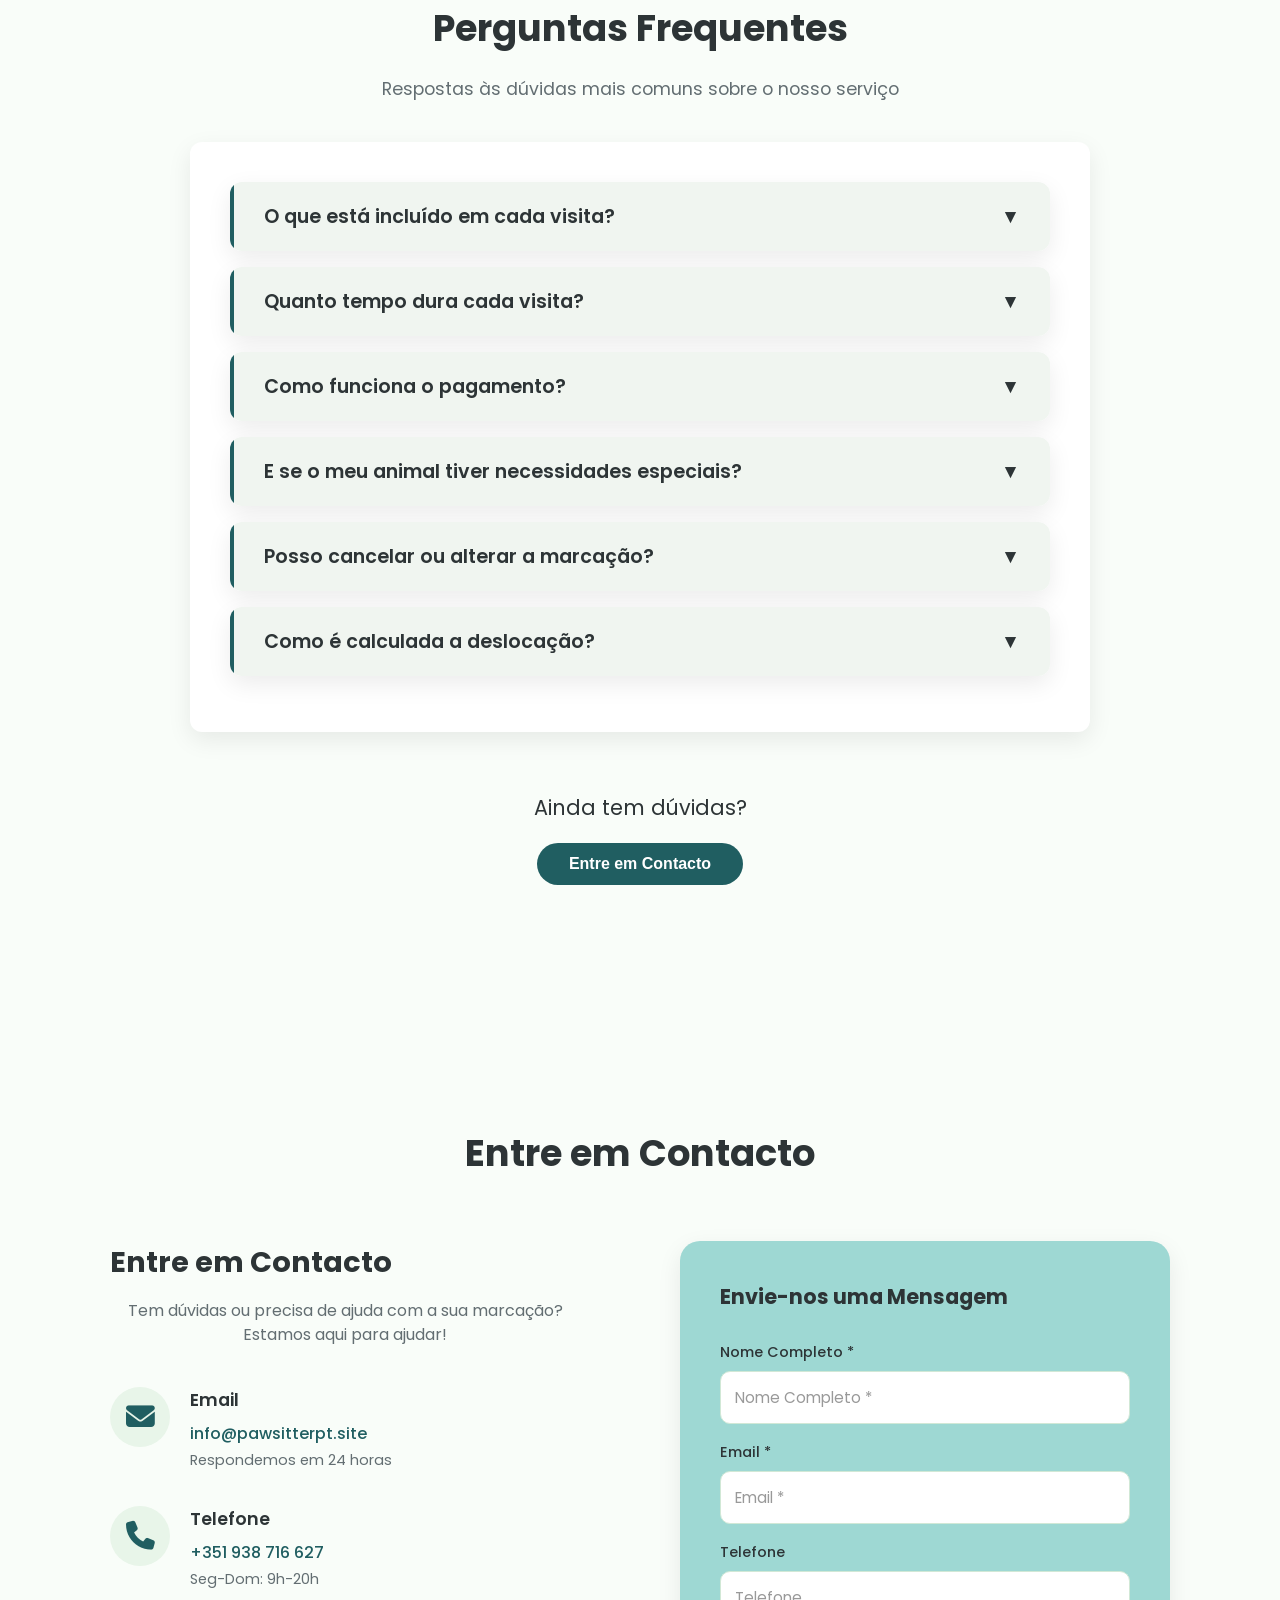
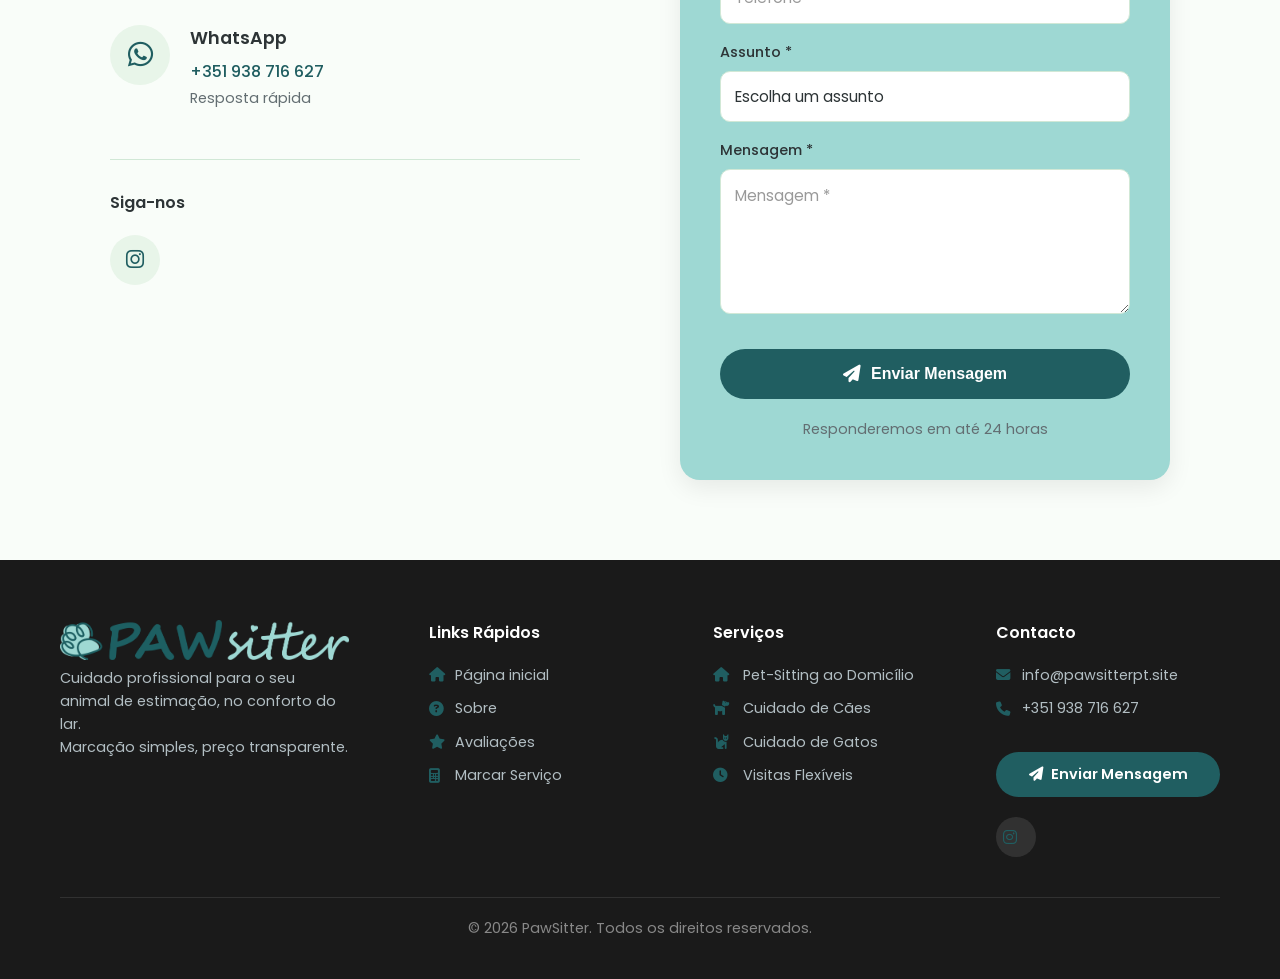
==== commit 68649950: "Add files via upload" ====
--- a/index.html
+++ b/index.html
@@ -992,7 +992,7 @@
 
           <summary data-lang="faq-q1">O que está incluído em cada visita?</summary>
 
-          <p data-lang="faq-a1">Cada visita inclui alimentação, água fresca, carinho e companhia, limpeza das áreas do animal (caixas de areia, comedouros), administração de medicação se necessário, e envio de fotos/atualizações para tranquilidade dos donos.</p>
+          <p data-lang="faq-a1">Cada visita inclui alimentação, água fresca, carinho e companhia, limpeza das áreas do animal (caixas de areia, comedouros), passeio com cães quando necessário, administração de medicação se necessário, e envio de fotos/atualizações para tranquilidade dos donos.</p>
 
         </details>
 
